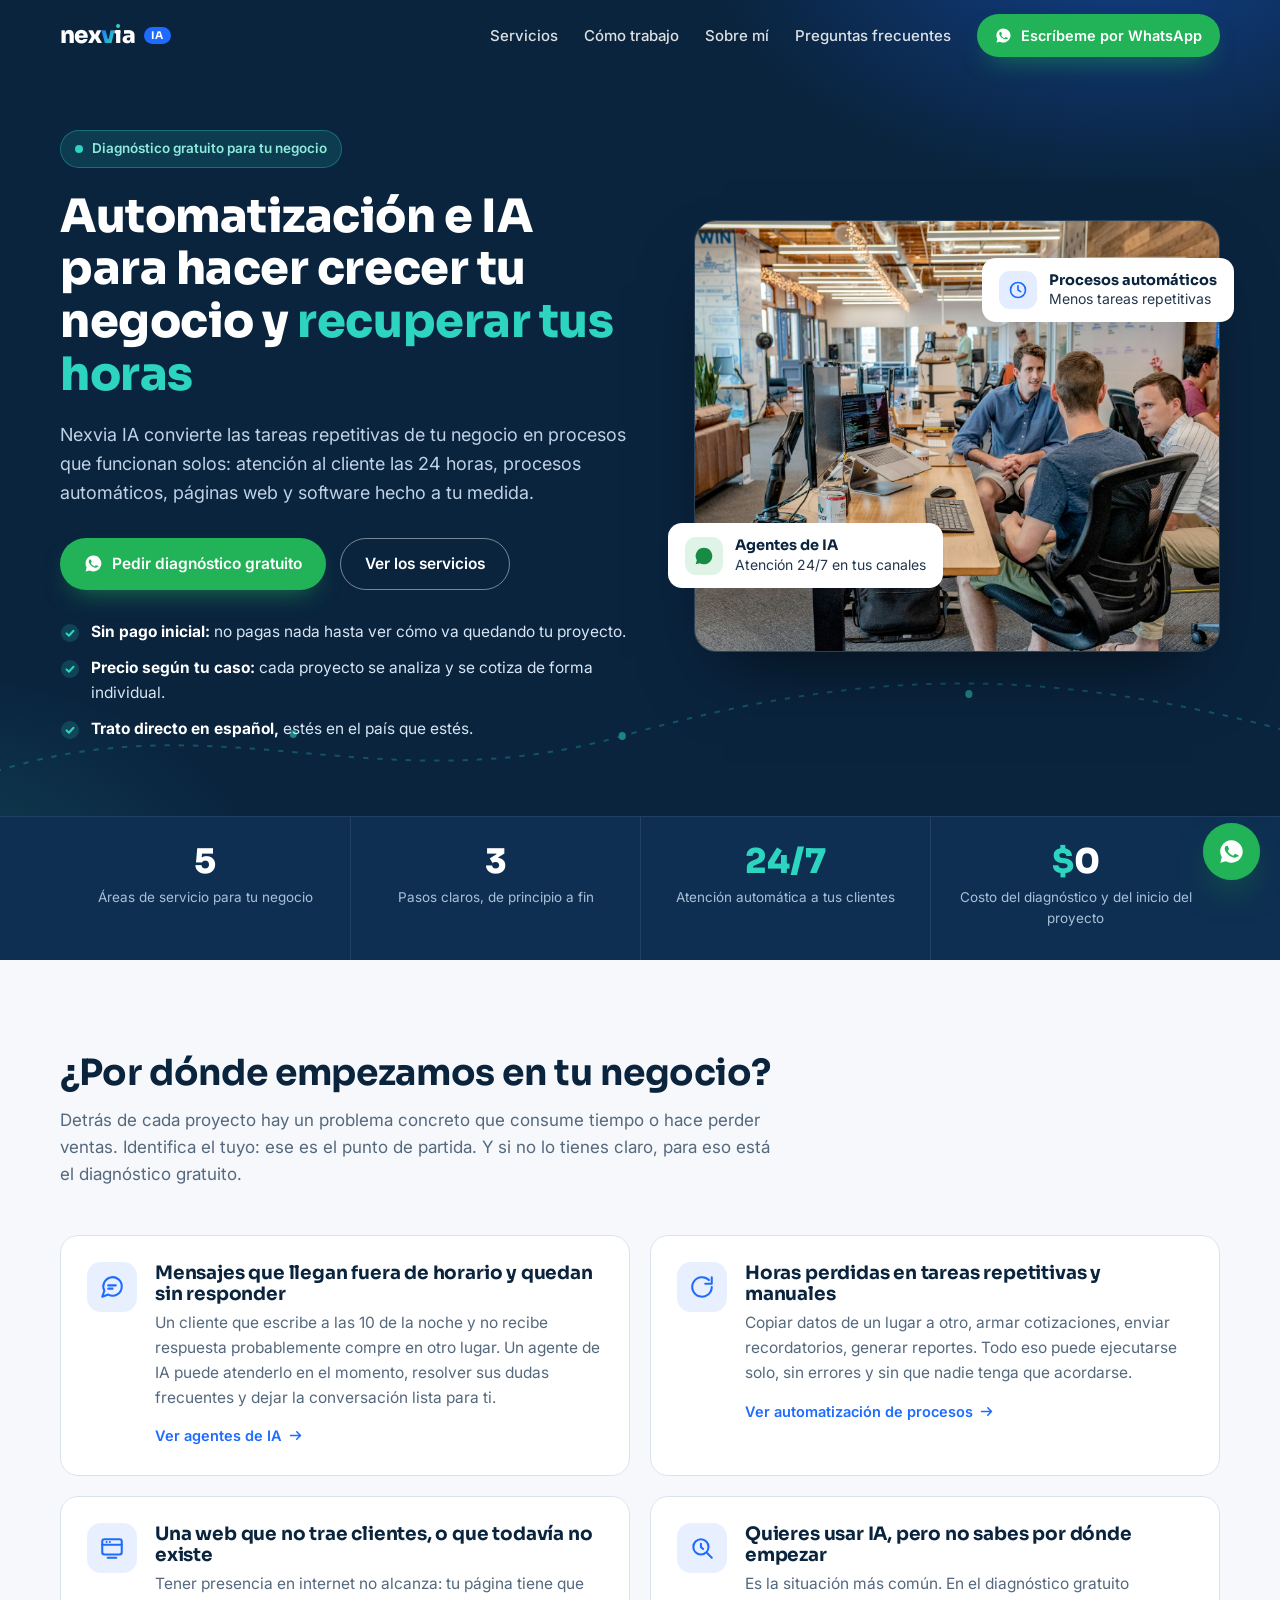
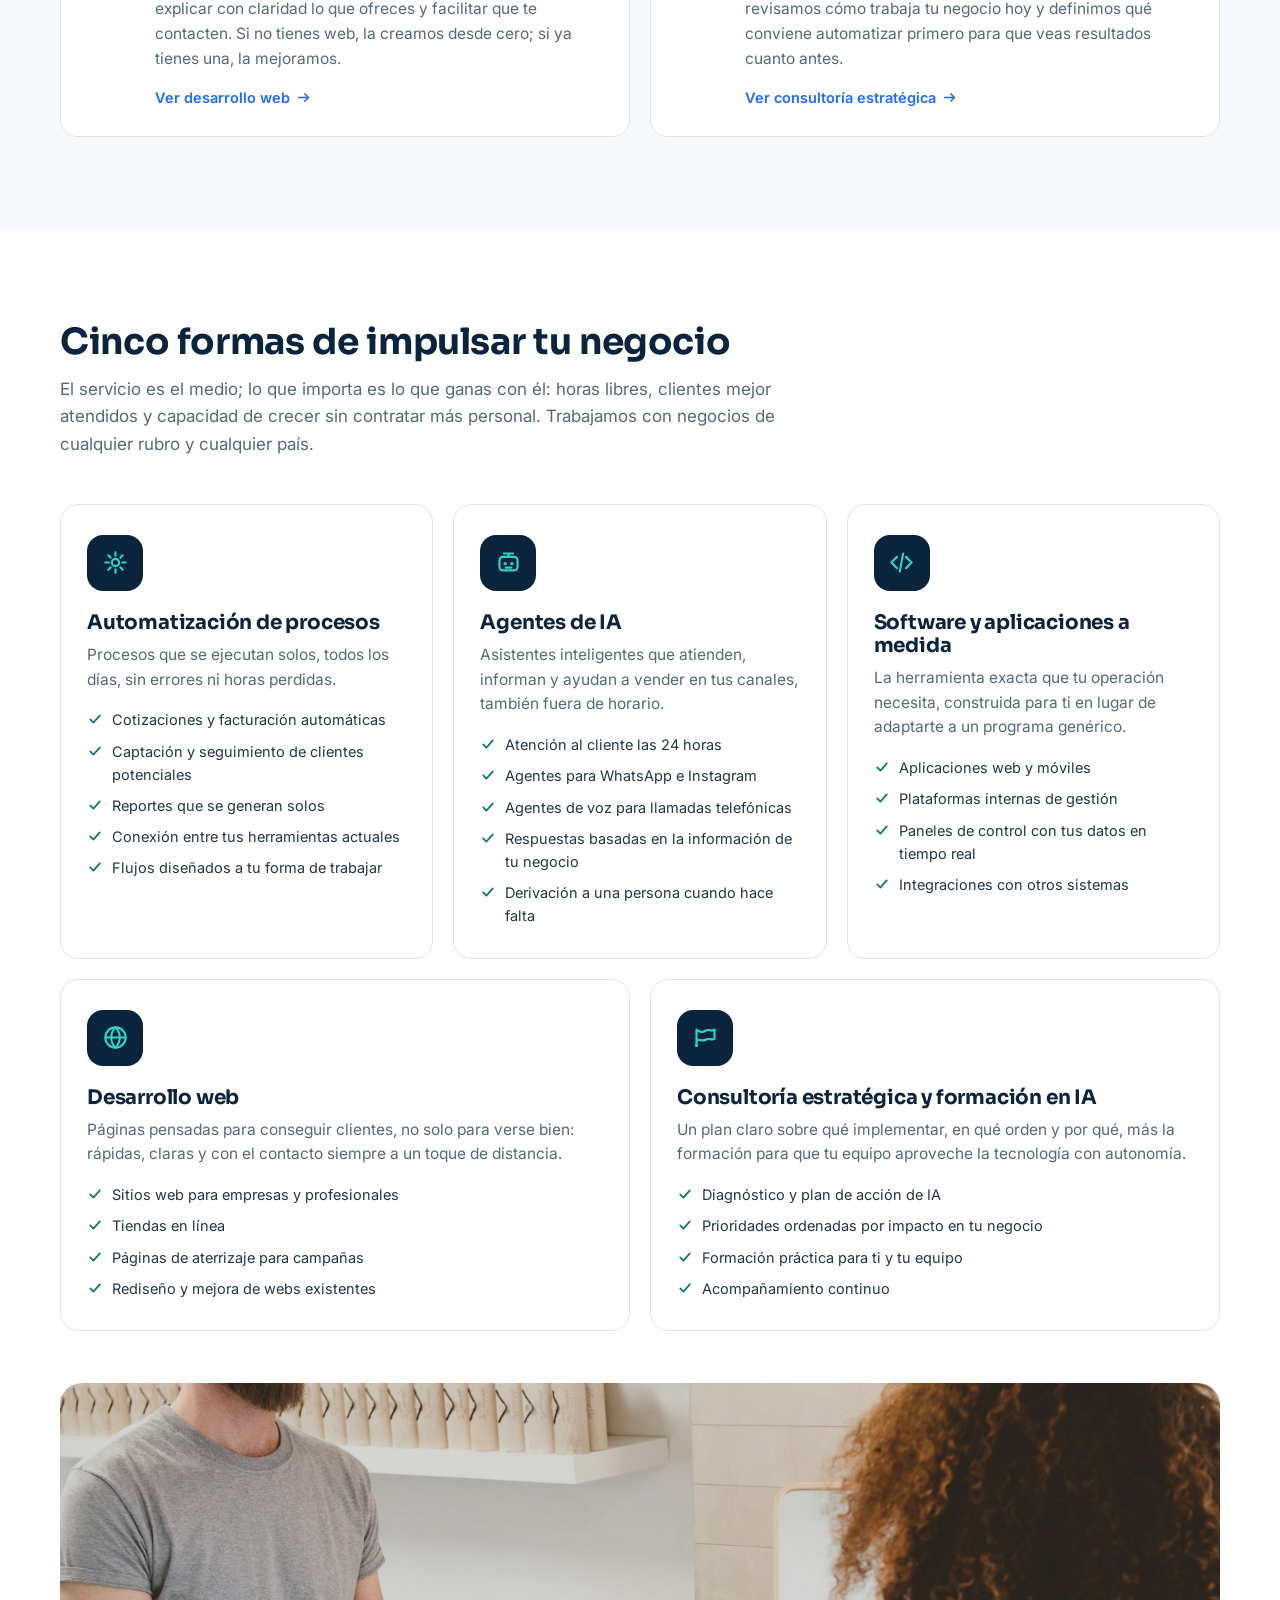
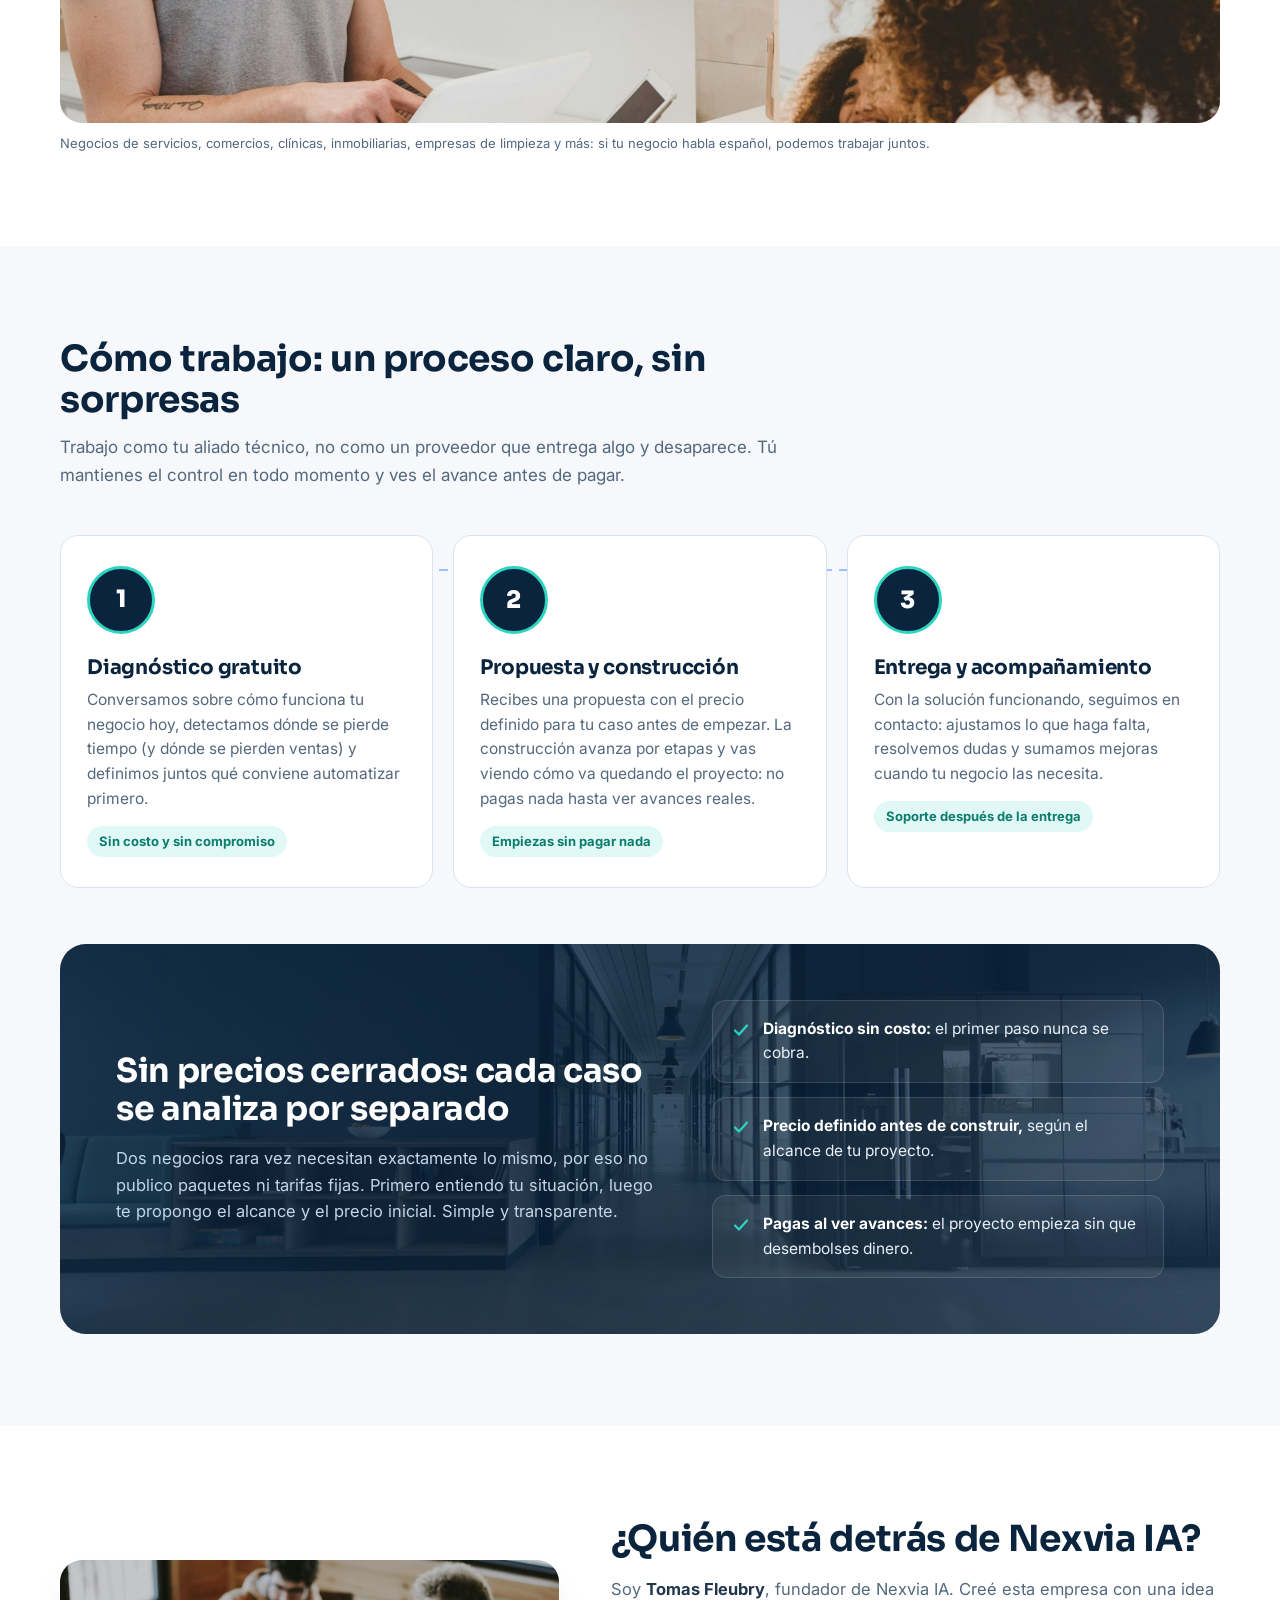
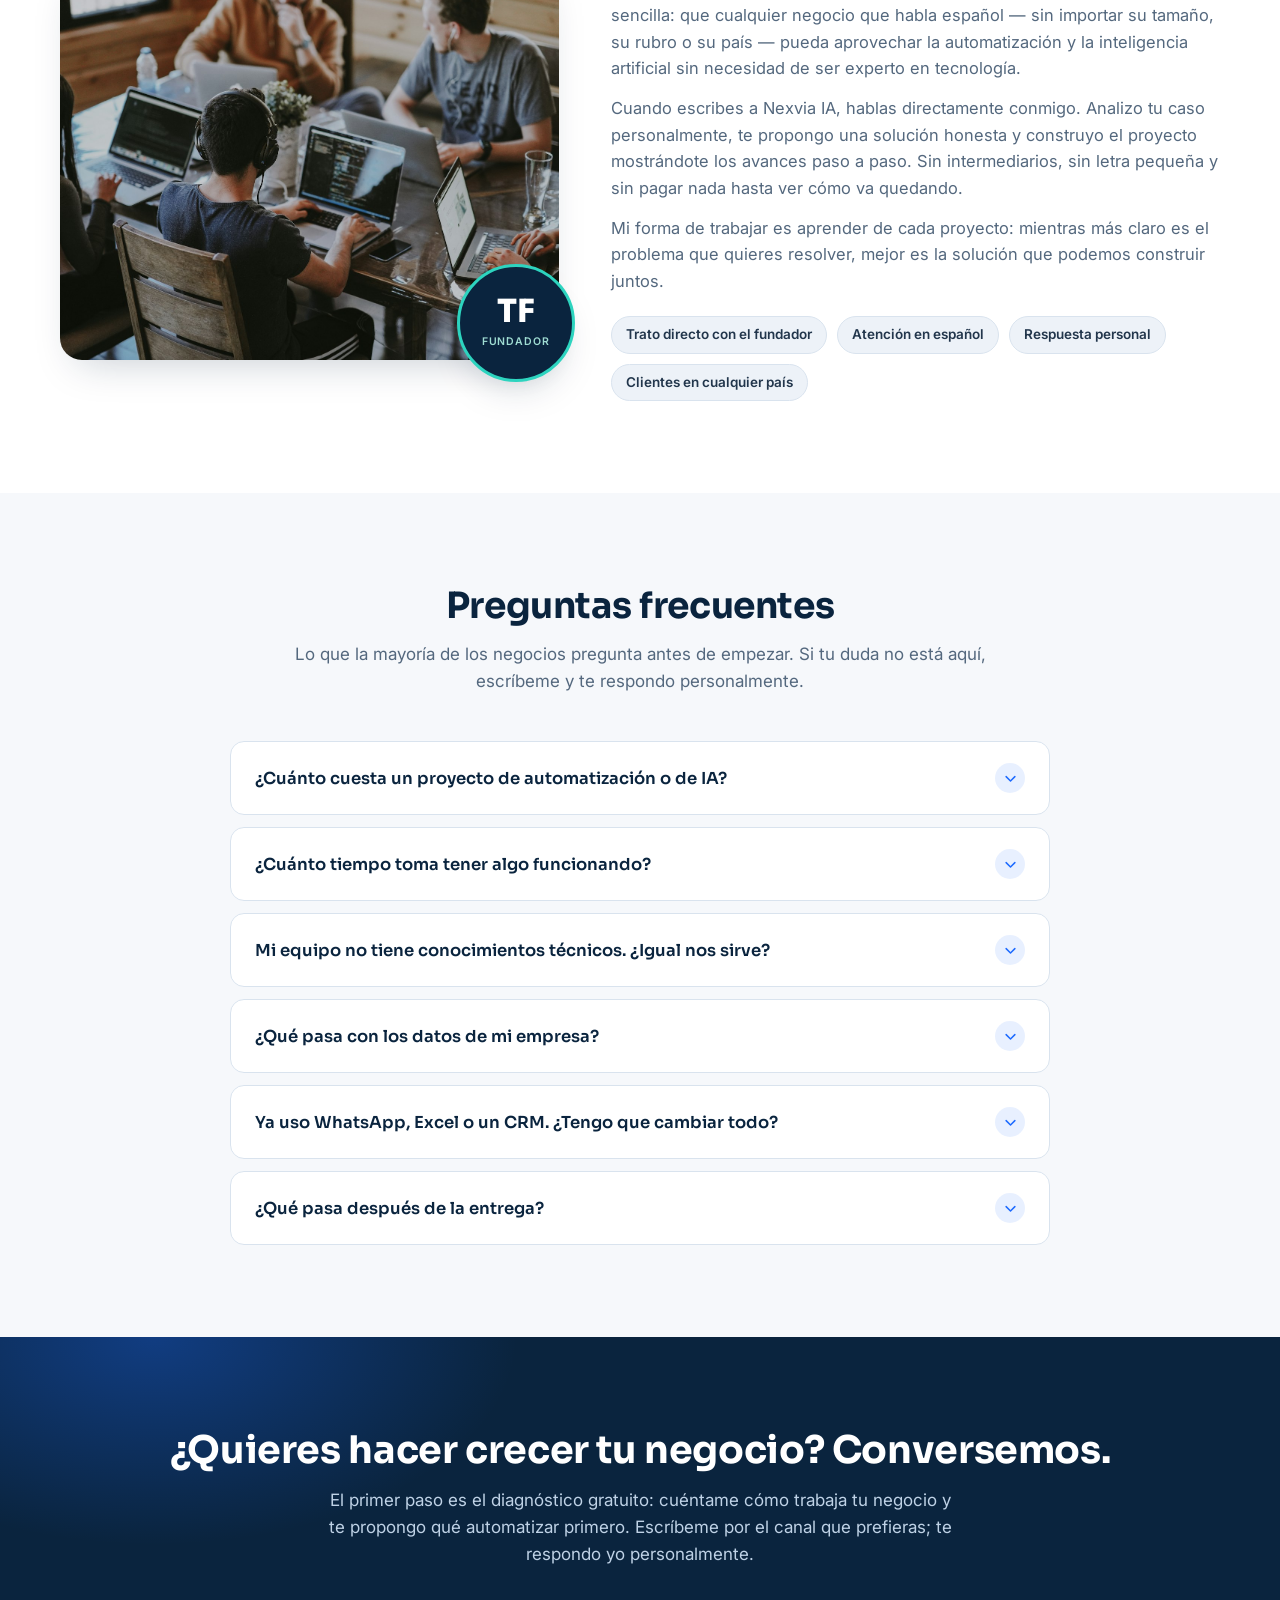
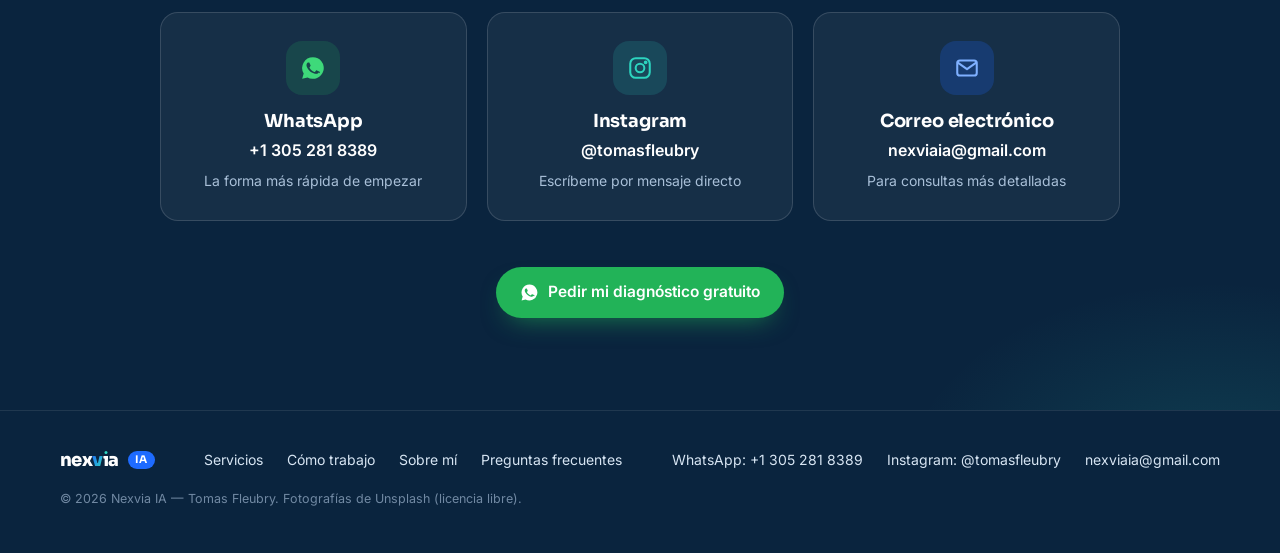
==== index.html @ d9c6a50f "Add files via upload" ====
<!doctype html>
<html lang="es">
  <head>
    <meta charset="utf-8" />
    <meta name="viewport" content="width=device-width, initial-scale=1, viewport-fit=cover" />
    <meta name="color-scheme" content="light dark" />
    <meta name="description" content="Nexvia IA — Automatización de procesos, agentes de IA, páginas web y software a medida para negocios que hablan español. Diagnóstico gratuito y sin pago inicial: pagas cuando ves cómo va quedando tu proyecto." />
    <link rel="icon" href="data:image/svg+xml,%3Csvg xmlns='http://www.w3.org/2000/svg' viewBox='0 0 64 64'%3E%3Crect width='64' height='64' rx='14' fill='%230A243E'/%3E%3Ctext x='27' y='46' font-family='Arial,Helvetica,sans-serif' font-size='40' font-weight='800' fill='%23FFFFFF' text-anchor='middle'%3En%3C/text%3E%3Ccircle cx='48' cy='43' r='5.5' fill='%232DD4BF'/%3E%3C/svg%3E" />
    <title>Nexvia IA — Automatización e inteligencia artificial para tu negocio</title>
    <link rel="preconnect" href="https://fonts.googleapis.com" />
    <link rel="preconnect" href="https://fonts.gstatic.com" crossorigin />
    <link href="https://fonts.googleapis.com/css2?family=Sora:wght@500;600;700;800&family=Inter:wght@400;500;600;700&display=swap" rel="stylesheet" />
    <style>
      :root{
        --ink:#0A243E;
        --ink-2:#0E2F52;
        --blue:#1E6BFF;
        --blue-dark:#1553CC;
        --teal:#2DD4BF;
        --teal-ink:#0B7C6E;
        --bg:#F6F8FB;
        --surface:#FFFFFF;
        --surface-2:#EDF2F8;
        --text:#22364C;
        --muted:#54687E;
        --line:#D9E3EE;
        --wa:#22B358;
        --wa-dark:#178A43;
        --radius:18px;
        --shadow:0 18px 40px -18px rgba(10,36,62,.25);
        --header-h:72px;
      }
      @media (prefers-color-scheme: dark){
        :root{
          --bg:#081A2E;
          --surface:#0C2745;
          --surface-2:#0A2138;
          --text:#DCE8F5;
          --muted:#9DB2C8;
          --line:#1D3B5C;
          --teal-ink:#2DD4BF;
          --shadow:0 18px 40px -18px rgba(0,0,0,.6);
        }
      }
      *{ box-sizing:border-box; }
      html{ scroll-behavior:smooth; }
      body{
        margin:0;
        font-family:"Inter",system-ui,-apple-system,"Segoe UI",sans-serif;
        background:var(--bg);
        color:var(--text);
        line-height:1.6;
        font-size:16.5px;
        -webkit-font-smoothing:antialiased;
      }
      h1,h2,h3{ font-family:"Sora",sans-serif; color:var(--ink); line-height:1.15; margin:0; letter-spacing:-.01em; }
      @media (prefers-color-scheme: dark){ h1,h2,h3{ color:#F2F7FD; } }
      p{ margin:0; }
      a{ color:var(--blue); }
      img{ max-width:100%; display:block; }
      section{ scroll-margin-top:calc(var(--header-h) + 12px); }
      .wrap{ width:min(1160px,100% - 40px); margin-inline:auto; }
      :focus-visible{ outline:3px solid var(--teal); outline-offset:3px; border-radius:6px; }

      /* ---------- Reveal animation ---------- */
      /* El contenido es visible por defecto: la clase .in solo dispara la
         animación de entrada, nunca es requisito para ver el contenido. */
      .reveal.in{ animation:riseIn .75s cubic-bezier(.22,.8,.32,1) both; animation-delay:var(--d,0s); }
      @keyframes riseIn{ from{ opacity:0; transform:translateY(26px); } to{ opacity:1; transform:none; } }

      /* ---------- Header ---------- */
      .site-header{
        position:fixed; inset:0 0 auto 0; z-index:60; height:var(--header-h);
        display:flex; align-items:center;
        transition:background .35s ease, box-shadow .35s ease, border-color .35s ease;
        border-bottom:1px solid transparent;
      }
      .site-header .wrap{ display:flex; align-items:center; gap:28px; }
      .site-header.scrolled{
        background:color-mix(in srgb, var(--surface) 92%, transparent);
        -webkit-backdrop-filter:blur(12px); backdrop-filter:blur(12px);
        border-bottom-color:var(--line);
        box-shadow:0 8px 30px -18px rgba(10,36,62,.35);
      }
      .brand{ display:flex; align-items:center; gap:9px; text-decoration:none; }
      .brand-name{ font-family:"Sora",sans-serif; font-weight:800; font-size:23px; color:#fff; letter-spacing:-.03em; line-height:1; transition:color .35s ease; }
      .brand-name .brand-v{
        background:linear-gradient(120deg, #1E6BFF 10%, #2DD4BF 90%);
        -webkit-background-clip:text; background-clip:text; color:transparent;
      }
      .brand-name .i-wrap{ position:relative; display:inline-block; }
      .brand-name .i-dot{
        position:absolute; left:50%; transform:translateX(-50%); top:.02em;
        width:.17em; height:.17em; border-radius:50%; background:var(--teal);
      }
      .brand-ia{
        font-family:"Sora",sans-serif; font-weight:700; font-size:10.5px; letter-spacing:.09em; line-height:1;
        background:var(--blue); color:#fff; padding:4px 7px 3px; border-radius:999px; text-transform:uppercase;
      }
      .site-header.scrolled .brand-name{ color:var(--ink); }
      @media (prefers-color-scheme: dark){ .site-header.scrolled .brand-name{ color:#F2F7FD; } }
      .main-nav{ margin-left:auto; display:flex; align-items:center; gap:26px; }
      .main-nav a.nav-link{
        color:rgba(255,255,255,.86); text-decoration:none; font-weight:500; font-size:15px;
        transition:color .25s ease; position:relative; padding:4px 0;
      }
      .main-nav a.nav-link::after{
        content:""; position:absolute; left:0; bottom:0; height:2px; width:100%;
        background:var(--teal); transform:scaleX(0); transform-origin:left; transition:transform .3s ease;
      }
      .main-nav a.nav-link:hover::after{ transform:scaleX(1); }
      .site-header.scrolled .main-nav a.nav-link{ color:var(--text); }
      .btn{
        display:inline-flex; align-items:center; gap:9px; text-decoration:none; cursor:pointer;
        font-weight:600; font-size:15.5px; border-radius:999px; padding:13px 24px; border:0;
        transition:transform .25s ease, box-shadow .25s ease, background .25s ease;
      }
      .btn:active{ transform:scale(.98); }
      .btn-wa{ background:var(--wa); color:#fff; box-shadow:0 12px 26px -12px rgba(34,179,88,.65); }
      .btn-wa:hover{ background:var(--wa-dark); transform:translateY(-2px); }
      .btn-ghost{ background:transparent; color:#fff; border:1.5px solid rgba(255,255,255,.45); }
      .btn-ghost:hover{ border-color:#fff; transform:translateY(-2px); }
      .btn-blue{ background:var(--blue); color:#fff; box-shadow:0 12px 26px -12px rgba(30,107,255,.6); }
      .btn-blue:hover{ background:var(--blue-dark); transform:translateY(-2px); }
      .btn-sm{ padding:10px 18px; font-size:14.5px; }
      .menu-toggle{
        display:none; margin-left:auto; background:transparent; border:1.5px solid rgba(255,255,255,.4);
        border-radius:10px; width:44px; height:44px; cursor:pointer; align-items:center; justify-content:center;
      }
      .site-header.scrolled .menu-toggle{ border-color:var(--line); }
      .menu-toggle svg line{ stroke:#fff; transition:stroke .3s ease; }
      .site-header.scrolled .menu-toggle svg line{ stroke:var(--ink); }
      @media (prefers-color-scheme: dark){ .site-header.scrolled .menu-toggle svg line{ stroke:#F2F7FD; } }

      /* ---------- Hero ---------- */
      .hero{
        background:var(--ink); color:#E8F0F9; position:relative; overflow:hidden;
        padding:calc(var(--header-h) + 58px) 0 74px;
      }
      .hero::before{
        content:""; position:absolute; inset:0;
        background:
          radial-gradient(640px 380px at 88% -60px, rgba(30,107,255,.38), transparent 65%),
          radial-gradient(520px 320px at -80px 108%, rgba(45,212,191,.16), transparent 65%);
        pointer-events:none;
      }
      .hero-route{ position:absolute; inset:auto 0 0 0; width:100%; height:210px; opacity:.55; pointer-events:none; }
      .hero-route path{ stroke-dasharray:6 10; animation:routeMove 30s linear infinite; }
      @keyframes routeMove{ to{ stroke-dashoffset:-640; } }
      .hero-grid{ position:relative; display:grid; grid-template-columns:1.05fr .95fr; gap:52px; align-items:center; }
      .hero-badge{
        display:inline-flex; align-items:center; gap:9px; font-size:13.5px; font-weight:600;
        background:rgba(45,212,191,.13); color:#8DEBDD; border:1px solid rgba(45,212,191,.35);
        padding:7px 14px; border-radius:999px; margin-bottom:22px;
      }
      .hero-badge .dot{ width:8px; height:8px; border-radius:50%; background:var(--teal); animation:pulseDot 2.2s ease-in-out infinite; }
      @keyframes pulseDot{ 0%,100%{ box-shadow:0 0 0 0 rgba(45,212,191,.5);} 55%{ box-shadow:0 0 0 7px rgba(45,212,191,0);} }
      .hero h1{ color:#fff; font-size:clamp(32px,4.6vw,46px); font-weight:800; margin-bottom:20px; }
      .hero h1 .hl{ color:var(--teal); }
      .hero-sub{ font-size:18px; color:#BFD2E6; max-width:34em; margin-bottom:30px; }
      .hero-ctas{ display:flex; flex-wrap:wrap; gap:14px; margin-bottom:30px; }
      .hero-points{ list-style:none; margin:0; padding:0; display:grid; gap:11px; }
      .hero-points li{ display:flex; gap:11px; align-items:flex-start; font-size:15.5px; color:#D7E5F3; }
      .hero-points svg{ flex:none; margin-top:3px; }
      .hero-points strong{ color:#fff; }
      .hero-media{ position:relative; }
      .hero-media .frame{
        border-radius:22px; overflow:hidden; box-shadow:0 34px 70px -28px rgba(0,0,0,.65);
        border:1px solid rgba(255,255,255,.14);
      }
      .hero-media img{ width:100%; height:430px; object-fit:cover; }
      .float-card{
        position:absolute; display:flex; align-items:center; gap:12px;
        background:var(--surface); color:var(--text); border-radius:14px; padding:13px 17px;
        box-shadow:var(--shadow); font-size:14px; line-height:1.35;
        animation:floaty 5.5s ease-in-out infinite;
      }
      .float-card strong{ display:block; font-family:"Sora",sans-serif; font-size:14.5px; color:var(--ink); }
      @media (prefers-color-scheme: dark){ .float-card strong{ color:#F2F7FD; } }
      .float-card .ic{ width:38px; height:38px; border-radius:11px; display:grid; place-items:center; flex:none; }
      .fc-1{ left:-26px; bottom:64px; }
      .fc-2{ right:-14px; top:38px; animation-delay:-2.6s; }
      @keyframes floaty{ 0%,100%{ transform:translateY(0);} 50%{ transform:translateY(-9px);} }

      /* ---------- Counters ---------- */
      .stats{ background:var(--ink-2); border-top:1px solid rgba(255,255,255,.08); position:relative; }
      .stats .wrap{ display:grid; grid-template-columns:repeat(4,1fr); }
      .stat{ padding:28px 18px 30px; text-align:center; }
      .stat + .stat{ border-left:1px solid rgba(255,255,255,.09); }
      .stat-num{ font-family:"Sora",sans-serif; font-weight:800; font-size:34px; color:#fff; line-height:1; }
      .stat-num .accent{ color:var(--teal); }
      .stat-label{ margin-top:8px; font-size:13.5px; color:#A9C0D8; }

      /* ---------- Sections ---------- */
      .section{ padding:92px 0; }
      .section-alt{ background:var(--surface); }
      @media (prefers-color-scheme: dark){ .section-alt{ background:var(--surface-2); } }
      .section-head{ max-width:720px; margin-bottom:46px; }
      .section-head.center{ margin-inline:auto; text-align:center; }
      .section-head h2{ font-size:clamp(26px,3.4vw,36px); font-weight:700; margin-bottom:14px; }
      .section-head p{ color:var(--muted); font-size:17px; }

      /* Pains */
      .pain-grid{ display:grid; grid-template-columns:repeat(2,1fr); gap:20px; }
      .pain-card{
        display:flex; gap:18px; background:var(--surface); border:1px solid var(--line); border-radius:var(--radius);
        padding:26px; text-decoration:none; color:var(--text);
        transition:transform .3s ease, box-shadow .3s ease, border-color .3s ease;
      }
      .section-alt .pain-card{ background:var(--bg); }
      @media (prefers-color-scheme: dark){ .section-alt .pain-card{ background:var(--surface); } }
      .pain-card:hover{ transform:translateY(-4px); box-shadow:var(--shadow); border-color:#BFD2EA; }
      .pain-ic{ width:50px; height:50px; flex:none; border-radius:14px; display:grid; place-items:center; background:rgba(30,107,255,.1); }
      .pain-card h3{ font-size:18.5px; margin-bottom:7px; }
      .pain-card p{ color:var(--muted); font-size:15.5px; margin-bottom:12px; }
      .pain-link{ font-weight:600; font-size:14.5px; color:var(--blue); display:inline-flex; align-items:center; gap:6px; }
      .pain-link svg{ transition:transform .3s ease; }
      .pain-card:hover .pain-link svg{ transform:translateX(4px); }

      /* Services */
      .svc-grid{ display:grid; grid-template-columns:repeat(6,1fr); gap:20px; }
      .svc-card{
        grid-column:span 2; background:var(--surface); border:1px solid var(--line); border-radius:var(--radius);
        padding:30px 26px; position:relative; overflow:hidden;
        transition:transform .35s ease, box-shadow .35s ease, border-color .35s ease;
      }
      .svc-card.wide{ grid-column:span 3; }
      .svc-card::before{
        content:""; position:absolute; inset:0 0 auto 0; height:3px;
        background:linear-gradient(90deg, var(--blue), var(--teal));
        transform:scaleX(0); transform-origin:left; transition:transform .45s ease;
      }
      .svc-card:hover{ transform:translateY(-6px); box-shadow:var(--shadow); border-color:#BFD2EA; }
      .svc-card:hover::before{ transform:scaleX(1); }
      .svc-ic{
        width:56px; height:56px; border-radius:16px; display:grid; place-items:center; margin-bottom:20px;
        background:var(--ink); transition:background .35s ease, transform .35s ease;
      }
      .svc-card:hover .svc-ic{ background:var(--blue); transform:rotate(-5deg) scale(1.05); }
      .svc-card h3{ font-size:20px; margin-bottom:9px; }
      .svc-card > p{ color:var(--muted); font-size:15.5px; margin-bottom:16px; }
      .svc-list{ list-style:none; margin:0; padding:0; display:grid; gap:8px; }
      .svc-list li{ display:flex; gap:9px; align-items:flex-start; font-size:14.5px; }
      .svc-list svg{ flex:none; margin-top:3px; }

      /* Process */
      .steps{ display:grid; grid-template-columns:repeat(3,1fr); gap:20px; position:relative; }
      .steps::before{
        content:""; position:absolute; top:34px; left:12%; right:12%; height:2px;
        background-image:linear-gradient(90deg, var(--blue) 55%, transparent 45%);
        background-size:16px 2px; opacity:.4;
      }
      .step{ background:var(--surface); border:1px solid var(--line); border-radius:var(--radius); padding:30px 26px; position:relative; }
      @media (prefers-color-scheme: dark){ .step{ background:var(--surface); } }
      .step-num{
        width:68px; height:68px; border-radius:50%; background:var(--ink); color:#fff; position:relative; z-index:1;
        font-family:"Sora",sans-serif; font-weight:800; font-size:24px; display:grid; place-items:center; margin-bottom:22px;
        border:3px solid var(--teal);
      }
      .step h3{ font-size:20px; margin-bottom:9px; }
      .step p{ color:var(--muted); font-size:15.5px; }
      .step .gratis{ display:inline-block; margin-top:14px; font-size:13px; font-weight:700; color:var(--teal-ink); background:rgba(45,212,191,.14); padding:5px 12px; border-radius:999px; }

      /* Pricing model band */
      .band{ position:relative; overflow:hidden; border-radius:26px; background:var(--ink); color:#E8F0F9; }
      .band img.bg{ position:absolute; inset:0; width:100%; height:100%; object-fit:cover; opacity:.22; }
      .band-inner{ position:relative; padding:56px; display:grid; grid-template-columns:1.1fr .9fr; gap:44px; align-items:center; }
      .band h2{ color:#fff; font-size:clamp(25px,3vw,33px); margin-bottom:16px; }
      .band p{ color:#C3D5E8; font-size:16.5px; }
      .band-list{ list-style:none; margin:0; padding:0; display:grid; gap:14px; }
      .band-list li{ display:flex; gap:12px; align-items:flex-start; background:rgba(255,255,255,.06); border:1px solid rgba(255,255,255,.13); border-radius:14px; padding:16px 18px; font-size:15.5px; }
      .band-list svg{ flex:none; margin-top:3px; }
      .band-list strong{ color:#fff; }

      /* Founder */
      .founder-grid{ display:grid; grid-template-columns:.9fr 1.1fr; gap:52px; align-items:center; }
      .founder-media{ position:relative; }
      .founder-media .frame{ border-radius:22px; overflow:hidden; box-shadow:var(--shadow); }
      .founder-media img{ width:100%; height:400px; object-fit:cover; }
      .monogram{
        position:absolute; right:-16px; bottom:-22px; width:118px; height:118px; border-radius:50%;
        background:var(--ink); border:3px solid var(--teal); color:#fff; display:grid; place-items:center; text-align:center;
        box-shadow:var(--shadow);
      }
      .monogram .tf{ font-family:"Sora",sans-serif; font-weight:800; font-size:32px; line-height:1; }
      .monogram .role{ font-size:10.5px; letter-spacing:.08em; color:#9FDCD2; margin-top:4px; font-weight:600; }
      .founder-copy h2{ font-size:clamp(26px,3.4vw,36px); margin-bottom:16px; }
      .founder-copy p{ color:var(--muted); font-size:16.5px; margin-bottom:14px; }
      .founder-copy p strong{ color:var(--text); }
      .founder-tags{ display:flex; flex-wrap:wrap; gap:10px; margin-top:22px; }
      .founder-tags span{ font-size:13.5px; font-weight:600; background:var(--surface-2); border:1px solid var(--line); padding:7px 14px; border-radius:999px; }

      /* FAQ */
      .faq-list{ max-width:820px; margin-inline:auto; display:grid; gap:12px; }
      .faq-item{ background:var(--surface); border:1px solid var(--line); border-radius:14px; overflow:hidden; transition:border-color .3s ease, box-shadow .3s ease; }
      .faq-item.open{ border-color:#BFD2EA; box-shadow:var(--shadow); }
      .faq-q{
        width:100%; background:none; border:0; cursor:pointer; text-align:left;
        display:flex; align-items:center; justify-content:space-between; gap:16px;
        padding:21px 24px; font-family:"Sora",sans-serif; font-weight:600; font-size:16.5px; color:var(--ink);
      }
      @media (prefers-color-scheme: dark){ .faq-q{ color:#F2F7FD; } }
      .faq-q .chev{ flex:none; width:30px; height:30px; border-radius:50%; background:rgba(30,107,255,.1); display:grid; place-items:center; transition:transform .4s ease, background .3s ease; }
      .faq-item.open .chev{ transform:rotate(180deg); background:var(--blue); }
      .faq-item.open .chev svg path{ stroke:#fff; }
      .faq-a{ max-height:0; overflow:hidden; transition:max-height .45s cubic-bezier(.22,.8,.32,1); }
      .faq-a p{ padding:0 24px 22px; color:var(--muted); font-size:15.5px; max-width:62em; }

      /* Closing / contact */
      .closing{ background:var(--ink); color:#E8F0F9; position:relative; overflow:hidden; }
      .closing::before{
        content:""; position:absolute; inset:0;
        background:radial-gradient(560px 320px at 12% 0%, rgba(30,107,255,.35), transparent 65%),
                   radial-gradient(480px 300px at 95% 110%, rgba(45,212,191,.15), transparent 65%);
        pointer-events:none;
      }
      .closing .wrap{ position:relative; }
      .closing h2{ color:#fff; font-size:clamp(27px,3.6vw,38px); text-align:center; margin-bottom:14px; }
      .closing .lead{ text-align:center; color:#BFD2E6; max-width:640px; margin:0 auto 44px; font-size:17px; }
      .contact-grid{ display:grid; grid-template-columns:repeat(3,1fr); gap:20px; max-width:960px; margin:0 auto; }
      .contact-card{
        background:rgba(255,255,255,.05); border:1px solid rgba(255,255,255,.14); border-radius:var(--radius);
        padding:28px 24px; text-align:center; text-decoration:none; color:#E8F0F9;
        transition:transform .3s ease, background .3s ease, border-color .3s ease;
        display:flex; flex-direction:column; align-items:center; gap:6px;
      }
      .contact-card:hover{ transform:translateY(-5px); background:rgba(255,255,255,.09); border-color:rgba(45,212,191,.5); }
      .contact-card .ic{ width:54px; height:54px; border-radius:16px; display:grid; place-items:center; margin-bottom:10px; }
      .contact-card h3{ color:#fff; font-size:18px; }
      .contact-card .value{ font-weight:600; color:#fff; font-size:16px; word-break:break-all; }
      .contact-card .hint{ font-size:14px; color:#A9C0D8; }

      /* Footer */
      footer{ background:var(--ink); color:#A9C0D8; border-top:1px solid rgba(255,255,255,.09); padding:38px 0 44px; font-size:14px; }
      footer .wrap{ display:flex; flex-wrap:wrap; gap:18px 34px; align-items:center; justify-content:space-between; }
      footer .brand-name{ font-size:18px; }
      footer a{ color:#D7E5F3; text-decoration:none; }
      footer a:hover{ color:var(--teal); }
      .foot-links{ display:flex; flex-wrap:wrap; gap:8px 24px; }
      .credits{ width:100%; color:#7189A3; font-size:12.5px; }

      /* Floating WhatsApp */
      .wa-float{
        position:fixed; right:20px; bottom:20px; z-index:70; display:flex; align-items:center; gap:0;
        background:var(--wa); color:#fff; text-decoration:none; border-radius:999px; padding:15px;
        box-shadow:0 16px 34px -10px rgba(23,138,67,.55);
        transition:transform .3s ease, background .3s ease;
      }
      .wa-float:hover{ background:var(--wa-dark); transform:translateY(-3px); }
      .wa-float::before{
        content:""; position:absolute; inset:0; border-radius:999px; border:2px solid rgba(34,179,88,.55);
        animation:waRing 2.6s ease-out infinite; pointer-events:none;
      }
      @keyframes waRing{ 0%{ transform:scale(1); opacity:.8; } 70%,100%{ transform:scale(1.28); opacity:0; } }
      .wa-float .wa-label{ max-width:0; overflow:hidden; white-space:nowrap; font-weight:600; font-size:14.5px; transition:max-width .4s ease, margin .4s ease; }
      .wa-float:hover .wa-label, .wa-float:focus-visible .wa-label{ max-width:190px; margin-left:10px; }

      /* ---------- Responsive ---------- */
      @media (max-width: 1020px){
        .hero-grid{ grid-template-columns:1fr; gap:44px; }
        .hero-media img{ height:340px; }
        .fc-1{ left:10px; } .fc-2{ right:10px; }
        .svc-grid{ grid-template-columns:repeat(2,1fr); }
        .svc-card, .svc-card.wide{ grid-column:auto; }
        .founder-grid{ grid-template-columns:1fr; gap:40px; }
        .band-inner{ grid-template-columns:1fr; padding:44px 34px; }
      }
      @media (max-width: 860px){
        .main-nav{
          position:absolute; top:var(--header-h); left:0; right:0; flex-direction:column; align-items:stretch;
          background:var(--surface); padding:14px 20px 20px; gap:2px; border-bottom:1px solid var(--line);
          box-shadow:0 24px 40px -24px rgba(10,36,62,.4);
          clip-path:inset(0 0 100% 0); pointer-events:none; transform:translateY(-8px);
          transition:clip-path .35s ease, transform .35s ease;
        }
        .main-nav.open{ clip-path:inset(0 0 0% 0); pointer-events:auto; transform:none; }
        .main-nav a.nav-link{ color:var(--text); padding:12px 6px; border-bottom:1px solid var(--line); }
        .main-nav a.nav-link::after{ display:none; }
        .main-nav .btn{ margin-top:12px; justify-content:center; }
        .menu-toggle{ display:flex; }
        .brand{ margin-right:auto; }
        .stats .wrap{ grid-template-columns:repeat(2,1fr); }
        .stat:nth-child(3){ border-left:0; }
        .stat{ border-top:1px solid rgba(255,255,255,.09); }
        .stat:nth-child(-n+2){ border-top:0; }
        .pain-grid{ grid-template-columns:1fr; }
        .steps{ grid-template-columns:1fr; }
        .steps::before{ display:none; }
        .contact-grid{ grid-template-columns:1fr; }
        .section{ padding:68px 0; }
      }
      @media (max-width: 560px){
        .svc-grid{ grid-template-columns:1fr; }
        .hero{ padding-top:calc(var(--header-h) + 36px); }
        .hero-media img{ height:260px; }
        .float-card{ padding:10px 13px; font-size:12.5px; }
        .fc-1{ bottom:16px; } .fc-2{ top:14px; }
        .hero-ctas{ flex-direction:column; }
        .hero-ctas .btn{ width:100%; justify-content:center; text-align:center; }
        .monogram{ width:96px; height:96px; right:8px; }
        .monogram .tf{ font-size:26px; }
        .band-inner{ padding:36px 22px; }
      }

      /* ---------- Reduced motion ---------- */
      @media (prefers-reduced-motion: reduce){
        html{ scroll-behavior:auto; }
        *, *::before, *::after{ animation-duration:.01ms !important; animation-iteration-count:1 !important; transition-duration:.01ms !important; }
        .reveal{ opacity:1; transform:none; }
        .wa-float::before{ display:none; }
      }
    </style>
  </head>
  <body>

    <!-- ================= Header ================= -->
    <header class="site-header" id="siteHeader">
      <div class="wrap">
        <a class="brand" href="#inicio" aria-label="Nexvia IA — inicio">
          <span class="brand-name">nex<span class="brand-v">v</span><span class="i-wrap">ı<span class="i-dot"></span></span>a</span>
          <span class="brand-ia">IA</span>
        </a>
        <button class="menu-toggle" id="menuToggle" aria-label="Abrir menú" aria-expanded="false" aria-controls="mainNav">
          <svg width="22" height="16" viewBox="0 0 22 16" fill="none" aria-hidden="true">
            <line x1="1" y1="1.5" x2="21" y2="1.5" stroke-width="2.2" stroke-linecap="round"/>
            <line x1="1" y1="8" x2="21" y2="8" stroke-width="2.2" stroke-linecap="round"/>
            <line x1="1" y1="14.5" x2="21" y2="14.5" stroke-width="2.2" stroke-linecap="round"/>
          </svg>
        </button>
        <nav class="main-nav" id="mainNav" aria-label="Navegación principal">
          <a class="nav-link" href="#servicios">Servicios</a>
          <a class="nav-link" href="#como-trabajo">Cómo trabajo</a>
          <a class="nav-link" href="#sobre-mi">Sobre mí</a>
          <a class="nav-link" href="#preguntas">Preguntas frecuentes</a>
          <a class="btn btn-wa btn-sm" href="https://wa.me/13052818389?text=Hola%2C%20quiero%20pedir%20un%20diagn%C3%B3stico%20gratuito%20para%20mi%20negocio." target="_blank" rel="noopener">
            <svg width="17" height="17" viewBox="0 0 24 24" fill="#fff" aria-hidden="true"><path d="M12 2a10 10 0 0 0-8.6 15.1L2 22l5-1.3A10 10 0 1 0 12 2Zm5.2 14.2c-.2.6-1.3 1.2-1.8 1.2-.5.1-1 .2-3.4-.7-2.9-1.2-4.7-4.1-4.9-4.3-.1-.2-1.1-1.5-1.1-2.9s.7-2 1-2.3c.2-.3.5-.3.7-.3h.5c.2 0 .4 0 .6.5l.9 2.1c.1.2.1.4 0 .6l-.4.6-.4.5c-.1.1-.3.3-.1.6.2.3.8 1.4 1.8 2.2 1.2 1.1 2.3 1.5 2.6 1.6.3.1.5.1.7-.1l1-1.2c.2-.3.4-.2.7-.1l2.1 1c.3.2.5.3.6.4 0 .1 0 .7-.2 1.2Z"/></svg>
            Escríbeme por WhatsApp
          </a>
        </nav>
      </div>
    </header>

    <!-- ================= Hero ================= -->
    <section class="hero" id="inicio">
      <svg class="hero-route" viewBox="0 0 1440 210" preserveAspectRatio="none" aria-hidden="true">
        <path d="M-20 170 C 240 90, 420 200, 700 130 S 1180 60, 1470 130" stroke="#2DD4BF" stroke-width="2" fill="none" opacity=".5"/>
        <circle cx="330" cy="128" r="4" fill="#2DD4BF"/>
        <circle cx="700" cy="130" r="4" fill="#2DD4BF"/>
        <circle cx="1090" cy="88" r="4" fill="#2DD4BF"/>
      </svg>
      <div class="wrap">
        <div class="hero-grid">
          <div class="reveal in">
            <span class="hero-badge"><span class="dot"></span> Diagnóstico gratuito para tu negocio</span>
            <h1>Automatización e IA para hacer crecer tu negocio y <span class="hl">recuperar tus horas</span></h1>
            <p class="hero-sub">Nexvia IA convierte las tareas repetitivas de tu negocio en procesos que funcionan solos: atención al cliente las 24 horas, procesos automáticos, páginas web y software hecho a tu medida.</p>
            <div class="hero-ctas">
              <a class="btn btn-wa" href="https://wa.me/13052818389?text=Hola%2C%20quiero%20pedir%20un%20diagn%C3%B3stico%20gratuito%20para%20mi%20negocio." target="_blank" rel="noopener">
                <svg width="19" height="19" viewBox="0 0 24 24" fill="#fff" aria-hidden="true"><path d="M12 2a10 10 0 0 0-8.6 15.1L2 22l5-1.3A10 10 0 1 0 12 2Zm5.2 14.2c-.2.6-1.3 1.2-1.8 1.2-.5.1-1 .2-3.4-.7-2.9-1.2-4.7-4.1-4.9-4.3-.1-.2-1.1-1.5-1.1-2.9s.7-2 1-2.3c.2-.3.5-.3.7-.3h.5c.2 0 .4 0 .6.5l.9 2.1c.1.2.1.4 0 .6l-.4.6-.4.5c-.1.1-.3.3-.1.6.2.3.8 1.4 1.8 2.2 1.2 1.1 2.3 1.5 2.6 1.6.3.1.5.1.7-.1l1-1.2c.2-.3.4-.2.7-.1l2.1 1c.3.2.5.3.6.4 0 .1 0 .7-.2 1.2Z"/></svg>
                Pedir diagnóstico gratuito
              </a>
              <a class="btn btn-ghost" href="#servicios">Ver los servicios</a>
            </div>
            <ul class="hero-points">
              <li>
                <svg width="20" height="20" viewBox="0 0 20 20" fill="none" aria-hidden="true"><circle cx="10" cy="10" r="9" fill="rgba(45,212,191,.18)"/><path d="m6.5 10.4 2.4 2.4 4.6-5" stroke="#2DD4BF" stroke-width="2" stroke-linecap="round" stroke-linejoin="round"/></svg>
                <span><strong>Sin pago inicial:</strong> no pagas nada hasta ver cómo va quedando tu proyecto.</span>
              </li>
              <li>
                <svg width="20" height="20" viewBox="0 0 20 20" fill="none" aria-hidden="true"><circle cx="10" cy="10" r="9" fill="rgba(45,212,191,.18)"/><path d="m6.5 10.4 2.4 2.4 4.6-5" stroke="#2DD4BF" stroke-width="2" stroke-linecap="round" stroke-linejoin="round"/></svg>
                <span><strong>Precio según tu caso:</strong> cada proyecto se analiza y se cotiza de forma individual.</span>
              </li>
              <li>
                <svg width="20" height="20" viewBox="0 0 20 20" fill="none" aria-hidden="true"><circle cx="10" cy="10" r="9" fill="rgba(45,212,191,.18)"/><path d="m6.5 10.4 2.4 2.4 4.6-5" stroke="#2DD4BF" stroke-width="2" stroke-linecap="round" stroke-linejoin="round"/></svg>
                <span><strong>Trato directo en español,</strong> estés en el país que estés.</span>
              </li>
            </ul>
          </div>
          <div class="hero-media reveal in" style="--d:.15s">
            <div class="frame">
              <img src="[data-uri]" alt="Equipo de un negocio trabajando y colaborando en una oficina" width="1600" height="1200" />
            </div>
            <div class="float-card fc-1">
              <span class="ic" style="background:rgba(34,179,88,.14)">
                <svg width="20" height="20" viewBox="0 0 24 24" fill="#178A43" aria-hidden="true"><path d="M12 2a10 10 0 0 0-8.6 15.1L2 22l5-1.3A10 10 0 1 0 12 2Z"/></svg>
              </span>
              <span><strong>Agentes de IA</strong>Atención 24/7 en tus canales</span>
            </div>
            <div class="float-card fc-2">
              <span class="ic" style="background:rgba(30,107,255,.12)">
                <svg width="20" height="20" viewBox="0 0 24 24" fill="none" stroke="#1E6BFF" stroke-width="2" stroke-linecap="round" aria-hidden="true"><circle cx="12" cy="12" r="9"/><path d="M12 7v5l3.2 2"/></svg>
              </span>
              <span><strong>Procesos automáticos</strong>Menos tareas repetitivas</span>
            </div>
          </div>
        </div>
      </div>
    </section>

    <!-- ================= Stats ================= -->
    <div class="stats" aria-label="Datos clave de Nexvia IA">
      <div class="wrap">
        <div class="stat"><div class="stat-num"><span data-count="5">5</span></div><div class="stat-label">Áreas de servicio para tu negocio</div></div>
        <div class="stat"><div class="stat-num"><span data-count="3">3</span></div><div class="stat-label">Pasos claros, de principio a fin</div></div>
        <div class="stat"><div class="stat-num"><span class="accent">24/7</span></div><div class="stat-label">Atención automática a tus clientes</div></div>
        <div class="stat"><div class="stat-num"><span class="accent">$</span><span data-count="0">0</span></div><div class="stat-label">Costo del diagnóstico y del inicio del proyecto</div></div>
      </div>
    </div>

    <!-- ================= Dolores ================= -->
    <section class="section" id="empezar">
      <div class="wrap">
        <div class="section-head reveal">
          <h2>¿Por dónde empezamos en tu negocio?</h2>
          <p>Detrás de cada proyecto hay un problema concreto que consume tiempo o hace perder ventas. Identifica el tuyo: ese es el punto de partida. Y si no lo tienes claro, para eso está el diagnóstico gratuito.</p>
        </div>
        <div class="pain-grid">
          <a class="pain-card reveal" href="#servicios" data-goto="svc-agentes">
            <span class="pain-ic">
              <svg width="26" height="26" viewBox="0 0 24 24" fill="none" stroke="#1E6BFF" stroke-width="1.9" stroke-linecap="round" stroke-linejoin="round" aria-hidden="true"><path d="M21 11.5a8.5 8.5 0 0 1-12.4 7.5L3 21l2-5.6A8.5 8.5 0 1 1 21 11.5Z"/><path d="M8.5 10.5h7M8.5 13.5h4" /></svg>
            </span>
            <span>
              <h3>Mensajes que llegan fuera de horario y quedan sin responder</h3>
              <p>Un cliente que escribe a las 10 de la noche y no recibe respuesta probablemente compre en otro lugar. Un agente de IA puede atenderlo en el momento, resolver sus dudas frecuentes y dejar la conversación lista para ti.</p>
              <span class="pain-link">Ver agentes de IA <svg width="15" height="15" viewBox="0 0 24 24" fill="none" stroke="currentColor" stroke-width="2.4" stroke-linecap="round" stroke-linejoin="round" aria-hidden="true"><path d="M4 12h16m-6-6 6 6-6 6"/></svg></span>
            </span>
          </a>
          <a class="pain-card reveal" style="--d:.08s" href="#servicios" data-goto="svc-automatizacion">
            <span class="pain-ic">
              <svg width="26" height="26" viewBox="0 0 24 24" fill="none" stroke="#1E6BFF" stroke-width="1.9" stroke-linecap="round" stroke-linejoin="round" aria-hidden="true"><path d="M21 12a9 9 0 1 1-2.6-6.4"/><path d="M21 3v6h-6"/></svg>
            </span>
            <span>
              <h3>Horas perdidas en tareas repetitivas y manuales</h3>
              <p>Copiar datos de un lugar a otro, armar cotizaciones, enviar recordatorios, generar reportes. Todo eso puede ejecutarse solo, sin errores y sin que nadie tenga que acordarse.</p>
              <span class="pain-link">Ver automatización de procesos <svg width="15" height="15" viewBox="0 0 24 24" fill="none" stroke="currentColor" stroke-width="2.4" stroke-linecap="round" stroke-linejoin="round" aria-hidden="true"><path d="M4 12h16m-6-6 6 6-6 6"/></svg></span>
            </span>
          </a>
          <a class="pain-card reveal" href="#servicios" data-goto="svc-web">
            <span class="pain-ic">
              <svg width="26" height="26" viewBox="0 0 24 24" fill="none" stroke="#1E6BFF" stroke-width="1.9" stroke-linecap="round" stroke-linejoin="round" aria-hidden="true"><rect x="3" y="4" width="18" height="14" rx="2"/><path d="M3 9h18M7 6.5h.01M10 6.5h.01M8 21h8"/></svg>
            </span>
            <span>
              <h3>Una web que no trae clientes, o que todavía no existe</h3>
              <p>Tener presencia en internet no alcanza: tu página tiene que explicar con claridad lo que ofreces y facilitar que te contacten. Si no tienes web, la creamos desde cero; si ya tienes una, la mejoramos.</p>
              <span class="pain-link">Ver desarrollo web <svg width="15" height="15" viewBox="0 0 24 24" fill="none" stroke="currentColor" stroke-width="2.4" stroke-linecap="round" stroke-linejoin="round" aria-hidden="true"><path d="M4 12h16m-6-6 6 6-6 6"/></svg></span>
            </span>
          </a>
          <a class="pain-card reveal" style="--d:.08s" href="#servicios" data-goto="svc-consultoria">
            <span class="pain-ic">
              <svg width="26" height="26" viewBox="0 0 24 24" fill="none" stroke="#1E6BFF" stroke-width="1.9" stroke-linecap="round" stroke-linejoin="round" aria-hidden="true"><circle cx="11" cy="11" r="7"/><path d="m21 21-4.3-4.3M11 8v3l2 2"/></svg>
            </span>
            <span>
              <h3>Quieres usar IA, pero no sabes por dónde empezar</h3>
              <p>Es la situación más común. En el diagnóstico gratuito revisamos cómo trabaja tu negocio hoy y definimos qué conviene automatizar primero para que veas resultados cuanto antes.</p>
              <span class="pain-link">Ver consultoría estratégica <svg width="15" height="15" viewBox="0 0 24 24" fill="none" stroke="currentColor" stroke-width="2.4" stroke-linecap="round" stroke-linejoin="round" aria-hidden="true"><path d="M4 12h16m-6-6 6 6-6 6"/></svg></span>
            </span>
          </a>
        </div>
      </div>
    </section>

    <!-- ================= Servicios ================= -->
    <section class="section section-alt" id="servicios">
      <div class="wrap">
        <div class="section-head reveal">
          <h2>Cinco formas de impulsar tu negocio</h2>
          <p>El servicio es el medio; lo que importa es lo que ganas con él: horas libres, clientes mejor atendidos y capacidad de crecer sin contratar más personal. Trabajamos con negocios de cualquier rubro y cualquier país.</p>
        </div>
        <div class="svc-grid">
          <article class="svc-card reveal" id="svc-automatizacion">
            <span class="svc-ic">
              <svg width="27" height="27" viewBox="0 0 24 24" fill="none" stroke="#2DD4BF" stroke-width="1.9" stroke-linecap="round" stroke-linejoin="round" aria-hidden="true"><path d="M12 3v3M12 18v3M3 12h3M18 12h3M5.6 5.6l2.1 2.1M16.3 16.3l2.1 2.1M18.4 5.6l-2.1 2.1M7.7 16.3l-2.1 2.1"/><circle cx="12" cy="12" r="3.2"/></svg>
            </span>
            <h3>Automatización de procesos</h3>
            <p>Procesos que se ejecutan solos, todos los días, sin errores ni horas perdidas.</p>
            <ul class="svc-list">
              <li><svg width="16" height="16" viewBox="0 0 20 20" fill="none" aria-hidden="true"><path d="m4 10.5 4 4 8-9" stroke="#0B7C6E" stroke-width="2.2" stroke-linecap="round" stroke-linejoin="round"/></svg>Cotizaciones y facturación automáticas</li>
              <li><svg width="16" height="16" viewBox="0 0 20 20" fill="none" aria-hidden="true"><path d="m4 10.5 4 4 8-9" stroke="#0B7C6E" stroke-width="2.2" stroke-linecap="round" stroke-linejoin="round"/></svg>Captación y seguimiento de clientes potenciales</li>
              <li><svg width="16" height="16" viewBox="0 0 20 20" fill="none" aria-hidden="true"><path d="m4 10.5 4 4 8-9" stroke="#0B7C6E" stroke-width="2.2" stroke-linecap="round" stroke-linejoin="round"/></svg>Reportes que se generan solos</li>
              <li><svg width="16" height="16" viewBox="0 0 20 20" fill="none" aria-hidden="true"><path d="m4 10.5 4 4 8-9" stroke="#0B7C6E" stroke-width="2.2" stroke-linecap="round" stroke-linejoin="round"/></svg>Conexión entre tus herramientas actuales</li>
              <li><svg width="16" height="16" viewBox="0 0 20 20" fill="none" aria-hidden="true"><path d="m4 10.5 4 4 8-9" stroke="#0B7C6E" stroke-width="2.2" stroke-linecap="round" stroke-linejoin="round"/></svg>Flujos diseñados a tu forma de trabajar</li>
            </ul>
          </article>

          <article class="svc-card reveal" id="svc-agentes" style="--d:.08s">
            <span class="svc-ic">
              <svg width="27" height="27" viewBox="0 0 24 24" fill="none" stroke="#2DD4BF" stroke-width="1.9" stroke-linecap="round" stroke-linejoin="round" aria-hidden="true"><rect x="4" y="7" width="16" height="12" rx="3"/><path d="M12 7V4M8 4h8"/><circle cx="9" cy="13" r=".6" fill="#2DD4BF"/><circle cx="15" cy="13" r=".6" fill="#2DD4BF"/><path d="M9.5 16.5h5"/></svg>
            </span>
            <h3>Agentes de IA</h3>
            <p>Asistentes inteligentes que atienden, informan y ayudan a vender en tus canales, también fuera de horario.</p>
            <ul class="svc-list">
              <li><svg width="16" height="16" viewBox="0 0 20 20" fill="none" aria-hidden="true"><path d="m4 10.5 4 4 8-9" stroke="#0B7C6E" stroke-width="2.2" stroke-linecap="round" stroke-linejoin="round"/></svg>Atención al cliente las 24 horas</li>
              <li><svg width="16" height="16" viewBox="0 0 20 20" fill="none" aria-hidden="true"><path d="m4 10.5 4 4 8-9" stroke="#0B7C6E" stroke-width="2.2" stroke-linecap="round" stroke-linejoin="round"/></svg>Agentes para WhatsApp e Instagram</li>
              <li><svg width="16" height="16" viewBox="0 0 20 20" fill="none" aria-hidden="true"><path d="m4 10.5 4 4 8-9" stroke="#0B7C6E" stroke-width="2.2" stroke-linecap="round" stroke-linejoin="round"/></svg>Agentes de voz para llamadas telefónicas</li>
              <li><svg width="16" height="16" viewBox="0 0 20 20" fill="none" aria-hidden="true"><path d="m4 10.5 4 4 8-9" stroke="#0B7C6E" stroke-width="2.2" stroke-linecap="round" stroke-linejoin="round"/></svg>Respuestas basadas en la información de tu negocio</li>
              <li><svg width="16" height="16" viewBox="0 0 20 20" fill="none" aria-hidden="true"><path d="m4 10.5 4 4 8-9" stroke="#0B7C6E" stroke-width="2.2" stroke-linecap="round" stroke-linejoin="round"/></svg>Derivación a una persona cuando hace falta</li>
            </ul>
          </article>

          <article class="svc-card reveal" id="svc-software" style="--d:.16s">
            <span class="svc-ic">
              <svg width="27" height="27" viewBox="0 0 24 24" fill="none" stroke="#2DD4BF" stroke-width="1.9" stroke-linecap="round" stroke-linejoin="round" aria-hidden="true"><path d="m8 7-5 5 5 5M16 7l5 5-5 5M13.5 4l-3 16"/></svg>
            </span>
            <h3>Software y aplicaciones a medida</h3>
            <p>La herramienta exacta que tu operación necesita, construida para ti en lugar de adaptarte a un programa genérico.</p>
            <ul class="svc-list">
              <li><svg width="16" height="16" viewBox="0 0 20 20" fill="none" aria-hidden="true"><path d="m4 10.5 4 4 8-9" stroke="#0B7C6E" stroke-width="2.2" stroke-linecap="round" stroke-linejoin="round"/></svg>Aplicaciones web y móviles</li>
              <li><svg width="16" height="16" viewBox="0 0 20 20" fill="none" aria-hidden="true"><path d="m4 10.5 4 4 8-9" stroke="#0B7C6E" stroke-width="2.2" stroke-linecap="round" stroke-linejoin="round"/></svg>Plataformas internas de gestión</li>
              <li><svg width="16" height="16" viewBox="0 0 20 20" fill="none" aria-hidden="true"><path d="m4 10.5 4 4 8-9" stroke="#0B7C6E" stroke-width="2.2" stroke-linecap="round" stroke-linejoin="round"/></svg>Paneles de control con tus datos en tiempo real</li>
              <li><svg width="16" height="16" viewBox="0 0 20 20" fill="none" aria-hidden="true"><path d="m4 10.5 4 4 8-9" stroke="#0B7C6E" stroke-width="2.2" stroke-linecap="round" stroke-linejoin="round"/></svg>Integraciones con otros sistemas</li>
            </ul>
          </article>

          <article class="svc-card wide reveal" id="svc-web">
            <span class="svc-ic">
              <svg width="27" height="27" viewBox="0 0 24 24" fill="none" stroke="#2DD4BF" stroke-width="1.9" stroke-linecap="round" stroke-linejoin="round" aria-hidden="true"><circle cx="12" cy="12" r="9"/><path d="M3 12h18M12 3c2.5 2.6 3.8 5.7 3.8 9S14.5 18.4 12 21c-2.5-2.6-3.8-5.7-3.8-9S9.5 5.6 12 3Z"/></svg>
            </span>
            <h3>Desarrollo web</h3>
            <p>Páginas pensadas para conseguir clientes, no solo para verse bien: rápidas, claras y con el contacto siempre a un toque de distancia.</p>
            <ul class="svc-list">
              <li><svg width="16" height="16" viewBox="0 0 20 20" fill="none" aria-hidden="true"><path d="m4 10.5 4 4 8-9" stroke="#0B7C6E" stroke-width="2.2" stroke-linecap="round" stroke-linejoin="round"/></svg>Sitios web para empresas y profesionales</li>
              <li><svg width="16" height="16" viewBox="0 0 20 20" fill="none" aria-hidden="true"><path d="m4 10.5 4 4 8-9" stroke="#0B7C6E" stroke-width="2.2" stroke-linecap="round" stroke-linejoin="round"/></svg>Tiendas en línea</li>
              <li><svg width="16" height="16" viewBox="0 0 20 20" fill="none" aria-hidden="true"><path d="m4 10.5 4 4 8-9" stroke="#0B7C6E" stroke-width="2.2" stroke-linecap="round" stroke-linejoin="round"/></svg>Páginas de aterrizaje para campañas</li>
              <li><svg width="16" height="16" viewBox="0 0 20 20" fill="none" aria-hidden="true"><path d="m4 10.5 4 4 8-9" stroke="#0B7C6E" stroke-width="2.2" stroke-linecap="round" stroke-linejoin="round"/></svg>Rediseño y mejora de webs existentes</li>
            </ul>
          </article>

          <article class="svc-card wide reveal" id="svc-consultoria" style="--d:.08s">
            <span class="svc-ic">
              <svg width="27" height="27" viewBox="0 0 24 24" fill="none" stroke="#2DD4BF" stroke-width="1.9" stroke-linecap="round" stroke-linejoin="round" aria-hidden="true"><path d="M4 19V5M4 15c3-2.5 5 1 8-1s5 1 8-1V5c-3 2-5-1-8 1S7 7 4 5"/><circle cx="4" cy="19" r=".5" fill="#2DD4BF"/></svg>
            </span>
            <h3>Consultoría estratégica y formación en IA</h3>
            <p>Un plan claro sobre qué implementar, en qué orden y por qué, más la formación para que tu equipo aproveche la tecnología con autonomía.</p>
            <ul class="svc-list">
              <li><svg width="16" height="16" viewBox="0 0 20 20" fill="none" aria-hidden="true"><path d="m4 10.5 4 4 8-9" stroke="#0B7C6E" stroke-width="2.2" stroke-linecap="round" stroke-linejoin="round"/></svg>Diagnóstico y plan de acción de IA</li>
              <li><svg width="16" height="16" viewBox="0 0 20 20" fill="none" aria-hidden="true"><path d="m4 10.5 4 4 8-9" stroke="#0B7C6E" stroke-width="2.2" stroke-linecap="round" stroke-linejoin="round"/></svg>Prioridades ordenadas por impacto en tu negocio</li>
              <li><svg width="16" height="16" viewBox="0 0 20 20" fill="none" aria-hidden="true"><path d="m4 10.5 4 4 8-9" stroke="#0B7C6E" stroke-width="2.2" stroke-linecap="round" stroke-linejoin="round"/></svg>Formación práctica para ti y tu equipo</li>
              <li><svg width="16" height="16" viewBox="0 0 20 20" fill="none" aria-hidden="true"><path d="m4 10.5 4 4 8-9" stroke="#0B7C6E" stroke-width="2.2" stroke-linecap="round" stroke-linejoin="round"/></svg>Acompañamiento continuo</li>
            </ul>
          </article>
        </div>

        <figure class="reveal" style="margin:52px 0 0">
          <img src="[data-uri]" alt="Atención al cliente en un negocio local" width="1600" height="1068" loading="lazy" style="width:100%;height:340px;object-fit:cover;border-radius:22px" />
          <figcaption style="margin-top:10px;font-size:13px;color:var(--muted)">Negocios de servicios, comercios, clínicas, inmobiliarias, empresas de limpieza y más: si tu negocio habla español, podemos trabajar juntos.</figcaption>
        </figure>
      </div>
    </section>

    <!-- ================= Proceso ================= -->
    <section class="section" id="como-trabajo">
      <div class="wrap">
        <div class="section-head reveal">
          <h2>Cómo trabajo: un proceso claro, sin sorpresas</h2>
          <p>Trabajo como tu aliado técnico, no como un proveedor que entrega algo y desaparece. Tú mantienes el control en todo momento y ves el avance antes de pagar.</p>
        </div>
        <div class="steps">
          <article class="step reveal">
            <div class="step-num">1</div>
            <h3>Diagnóstico gratuito</h3>
            <p>Conversamos sobre cómo funciona tu negocio hoy, detectamos dónde se pierde tiempo (y dónde se pierden ventas) y definimos juntos qué conviene automatizar primero.</p>
            <span class="gratis">Sin costo y sin compromiso</span>
          </article>
          <article class="step reveal" style="--d:.1s">
            <div class="step-num">2</div>
            <h3>Propuesta y construcción</h3>
            <p>Recibes una propuesta con el precio definido para tu caso antes de empezar. La construcción avanza por etapas y vas viendo cómo va quedando el proyecto: no pagas nada hasta ver avances reales.</p>
            <span class="gratis">Empiezas sin pagar nada</span>
          </article>
          <article class="step reveal" style="--d:.2s">
            <div class="step-num">3</div>
            <h3>Entrega y acompañamiento</h3>
            <p>Con la solución funcionando, seguimos en contacto: ajustamos lo que haga falta, resolvemos dudas y sumamos mejoras cuando tu negocio las necesita.</p>
            <span class="gratis">Soporte después de la entrega</span>
          </article>
        </div>

        <div class="band reveal" style="margin-top:56px">
          <img class="bg" src="[data-uri]" alt="" width="1600" height="1068" loading="lazy" />
          <div class="band-inner">
            <div>
              <h2>Sin precios cerrados: cada caso se analiza por separado</h2>
              <p>Dos negocios rara vez necesitan exactamente lo mismo, por eso no publico paquetes ni tarifas fijas. Primero entiendo tu situación, luego te propongo el alcance y el precio inicial. Simple y transparente.</p>
            </div>
            <ul class="band-list">
              <li><svg width="20" height="20" viewBox="0 0 20 20" fill="none" aria-hidden="true"><path d="m4 10.5 4 4 8-9" stroke="#2DD4BF" stroke-width="2.2" stroke-linecap="round" stroke-linejoin="round"/></svg><span><strong>Diagnóstico sin costo:</strong> el primer paso nunca se cobra.</span></li>
              <li><svg width="20" height="20" viewBox="0 0 20 20" fill="none" aria-hidden="true"><path d="m4 10.5 4 4 8-9" stroke="#2DD4BF" stroke-width="2.2" stroke-linecap="round" stroke-linejoin="round"/></svg><span><strong>Precio definido antes de construir,</strong> según el alcance de tu proyecto.</span></li>
              <li><svg width="20" height="20" viewBox="0 0 20 20" fill="none" aria-hidden="true"><path d="m4 10.5 4 4 8-9" stroke="#2DD4BF" stroke-width="2.2" stroke-linecap="round" stroke-linejoin="round"/></svg><span><strong>Pagas al ver avances:</strong> el proyecto empieza sin que desembolses dinero.</span></li>
            </ul>
          </div>
        </div>
      </div>
    </section>

    <!-- ================= Fundador ================= -->
    <section class="section section-alt" id="sobre-mi">
      <div class="wrap">
        <div class="founder-grid">
          <div class="founder-media reveal">
            <div class="frame">
              <img src="[data-uri]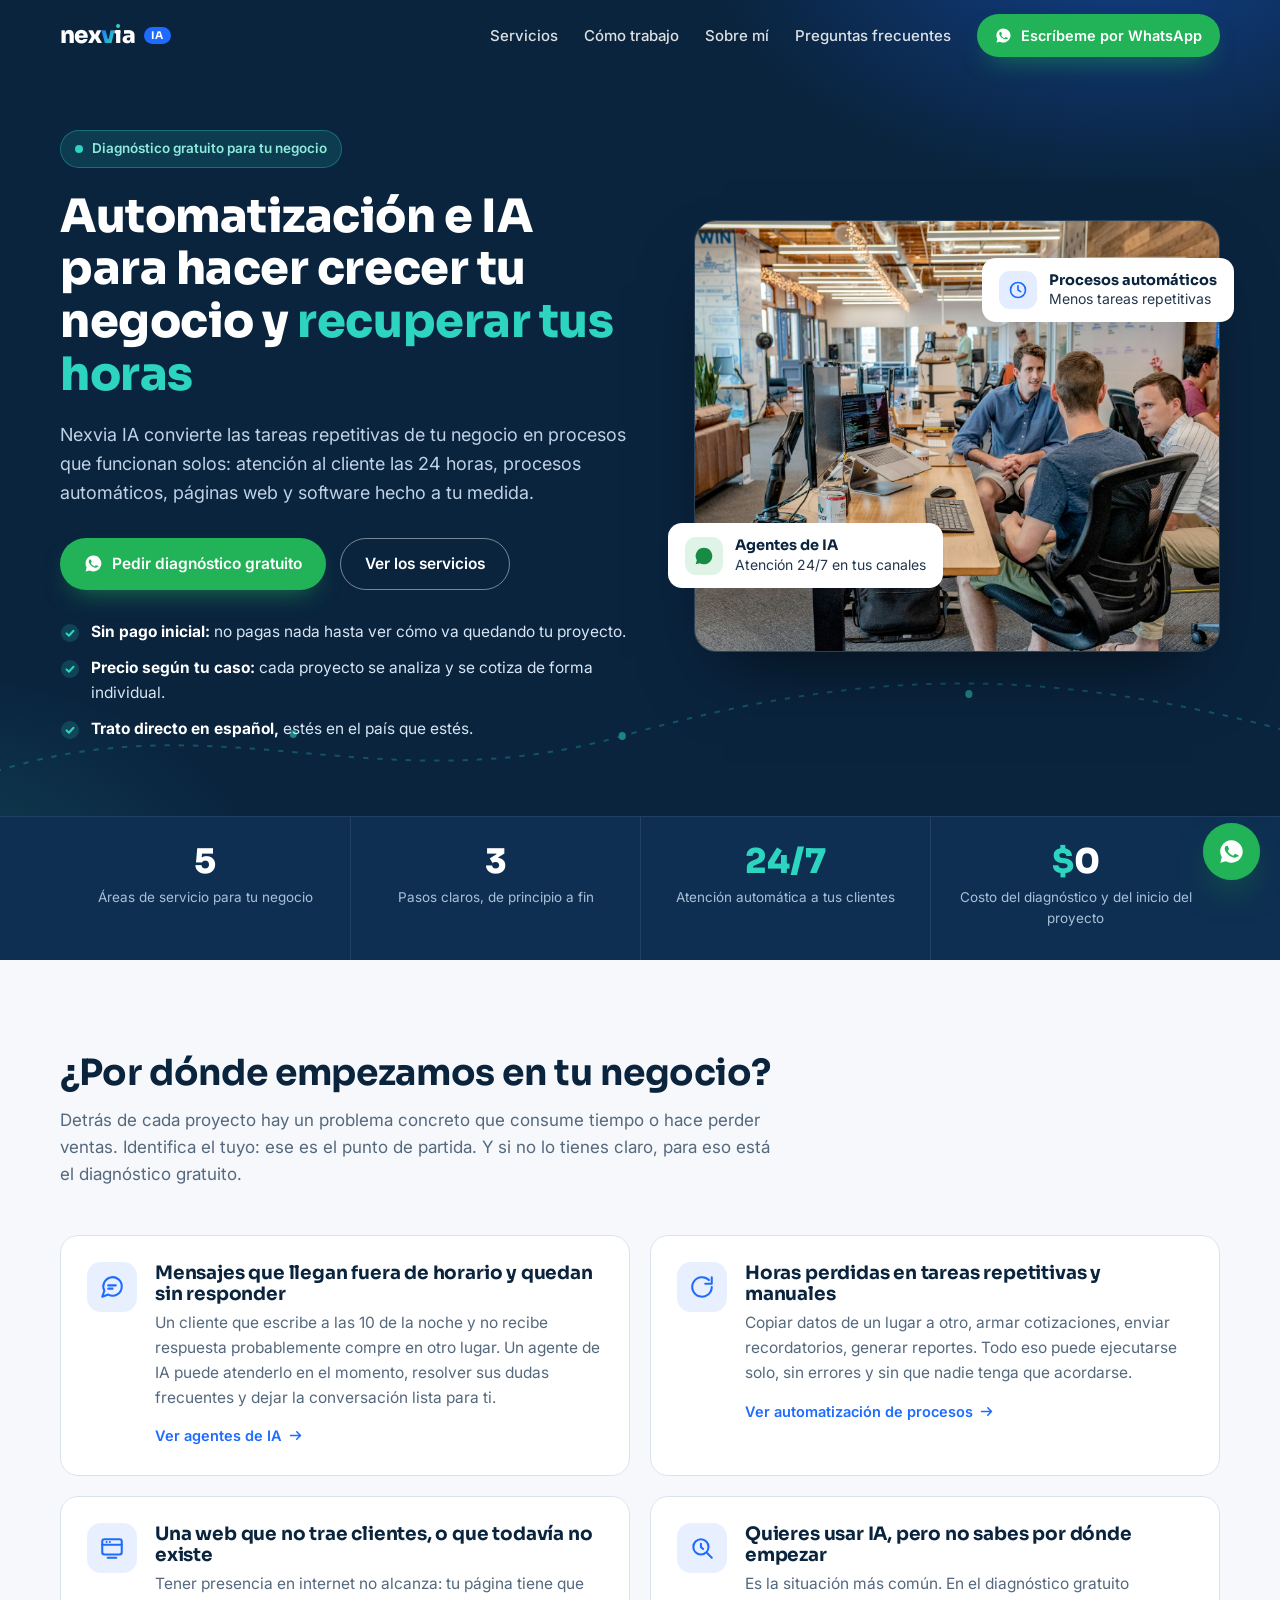
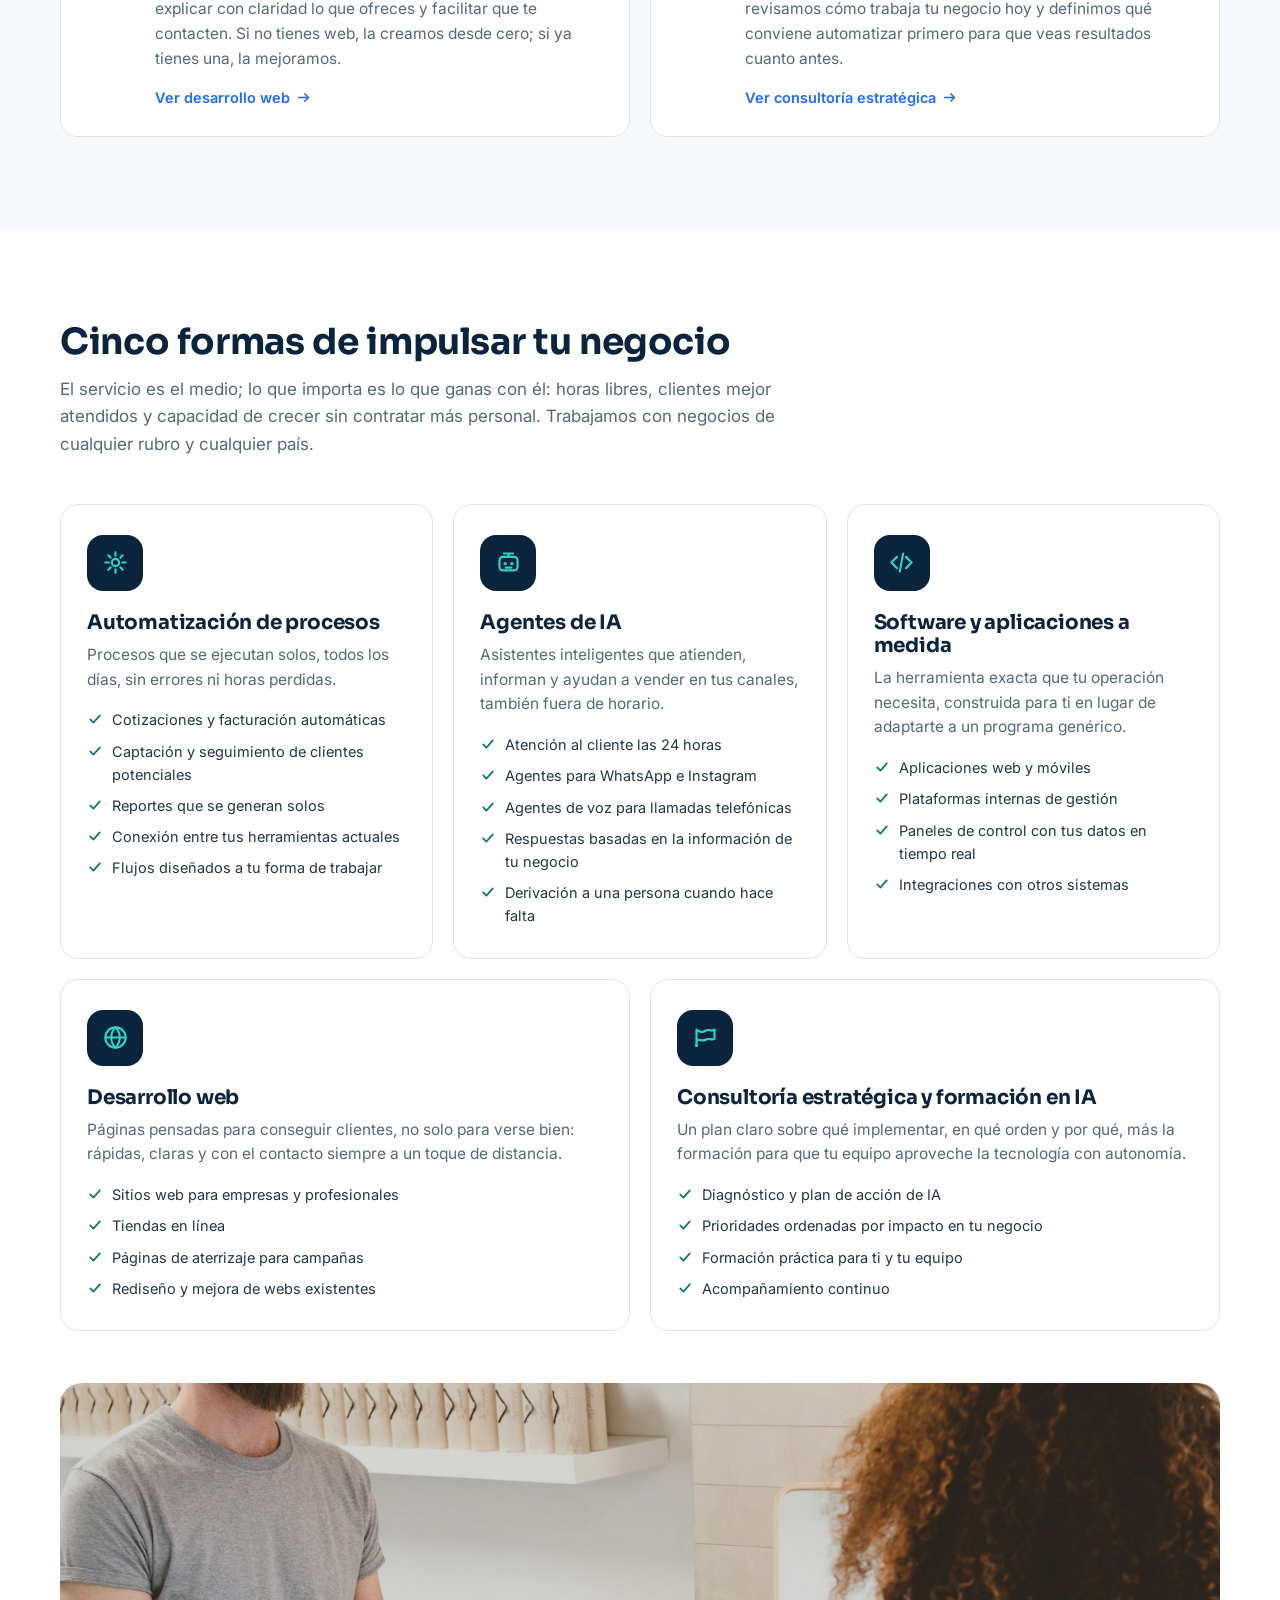
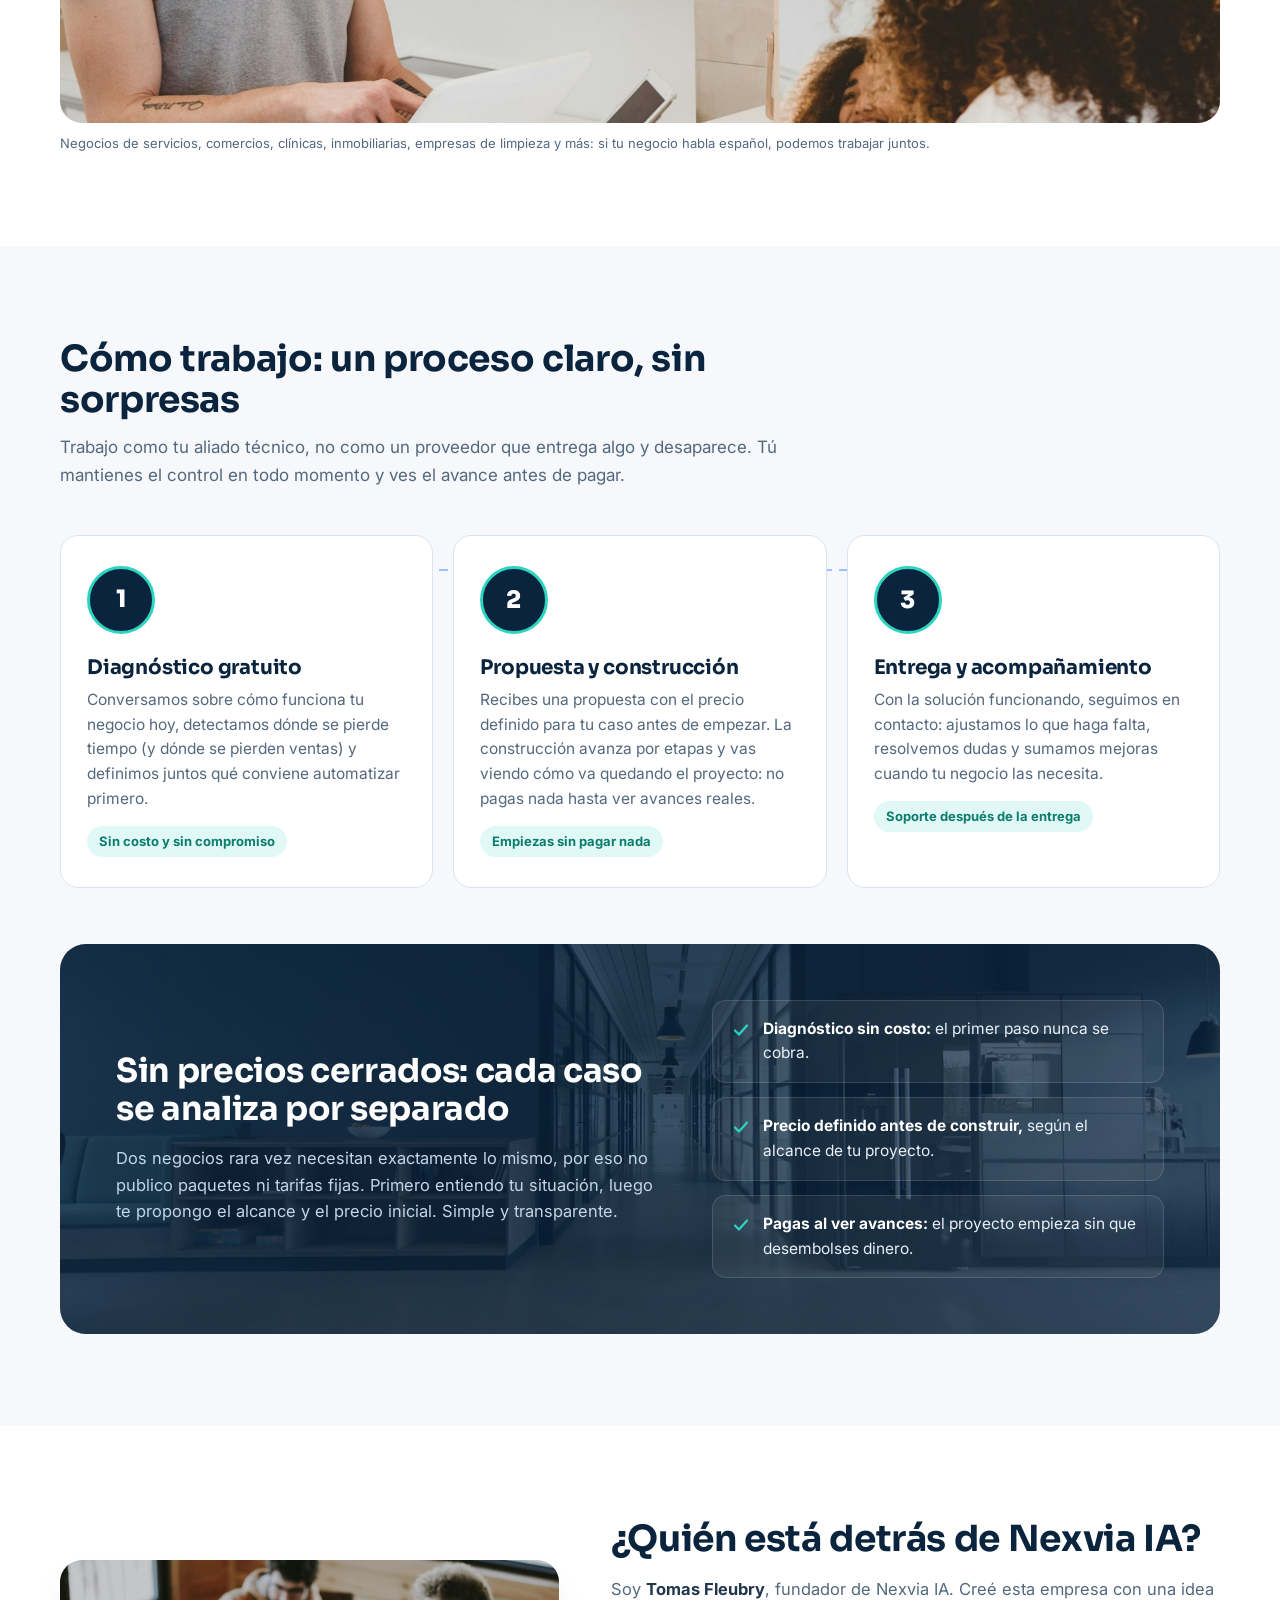
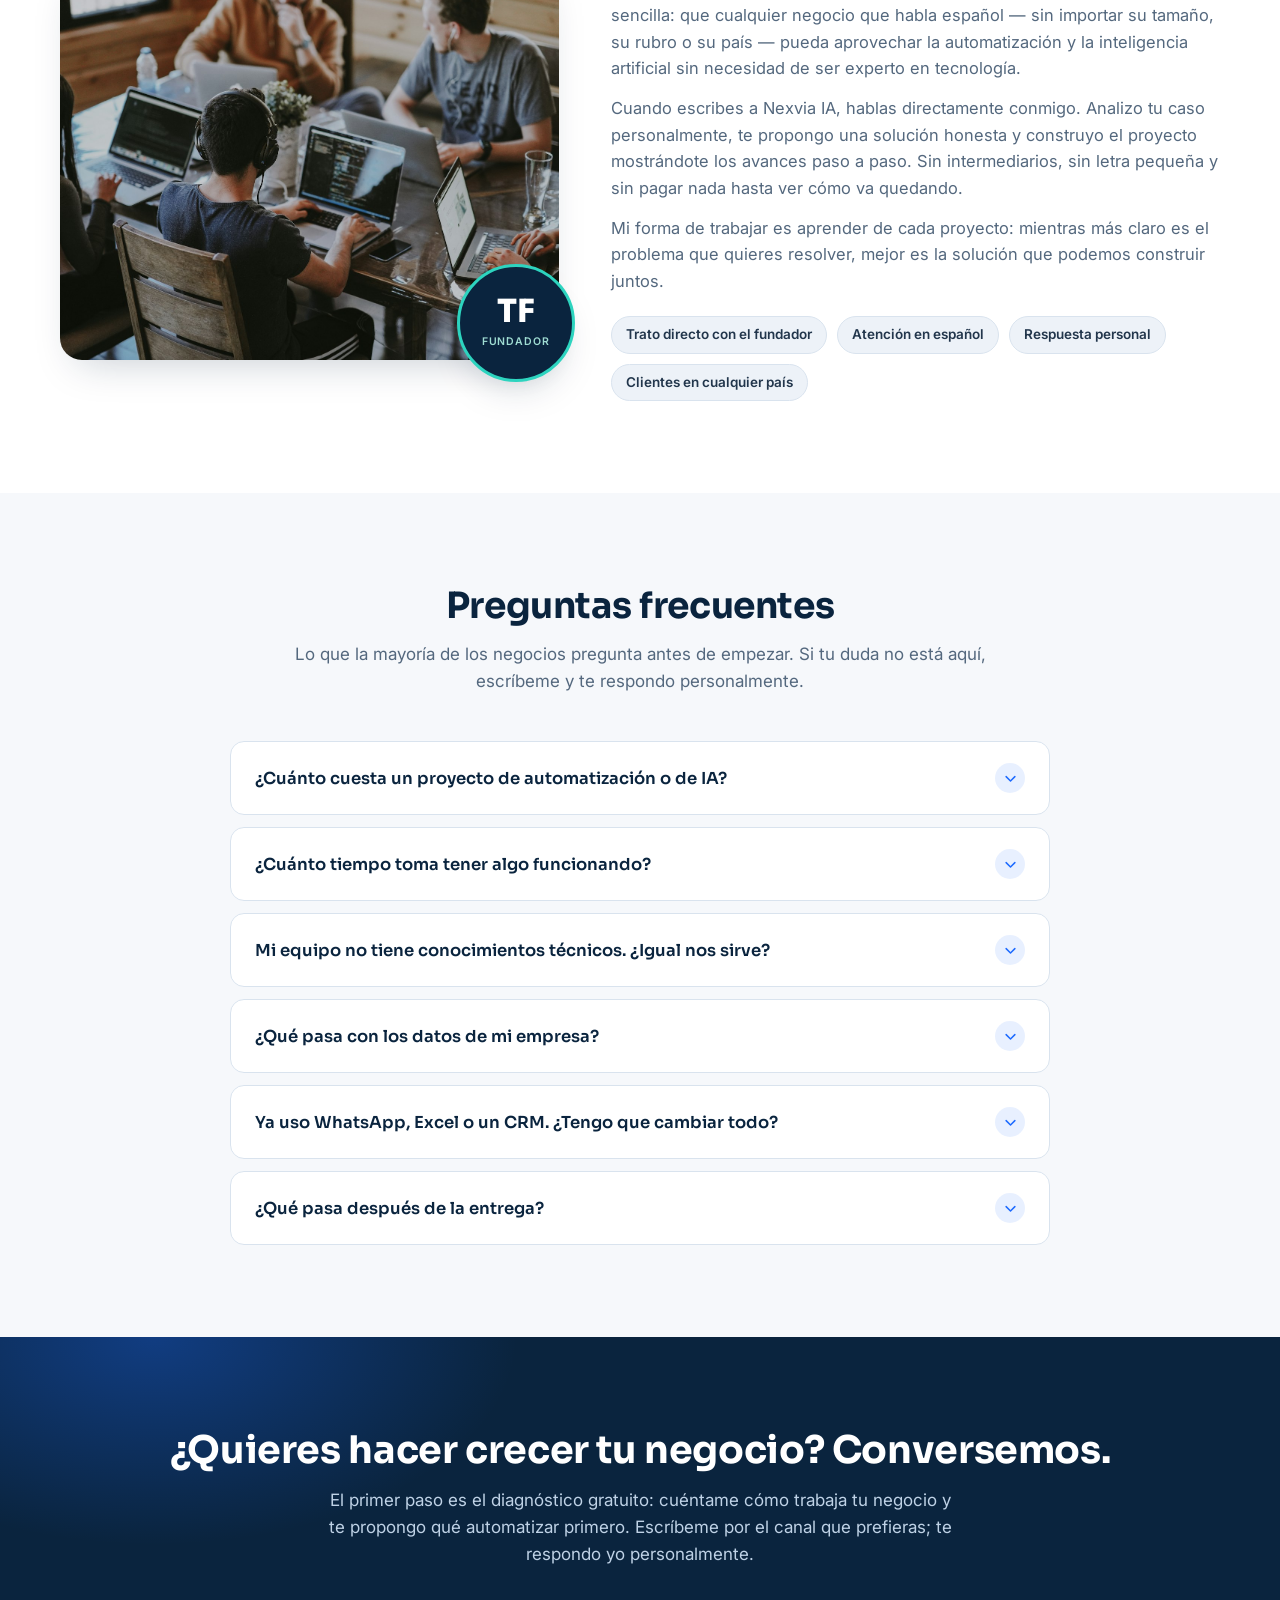
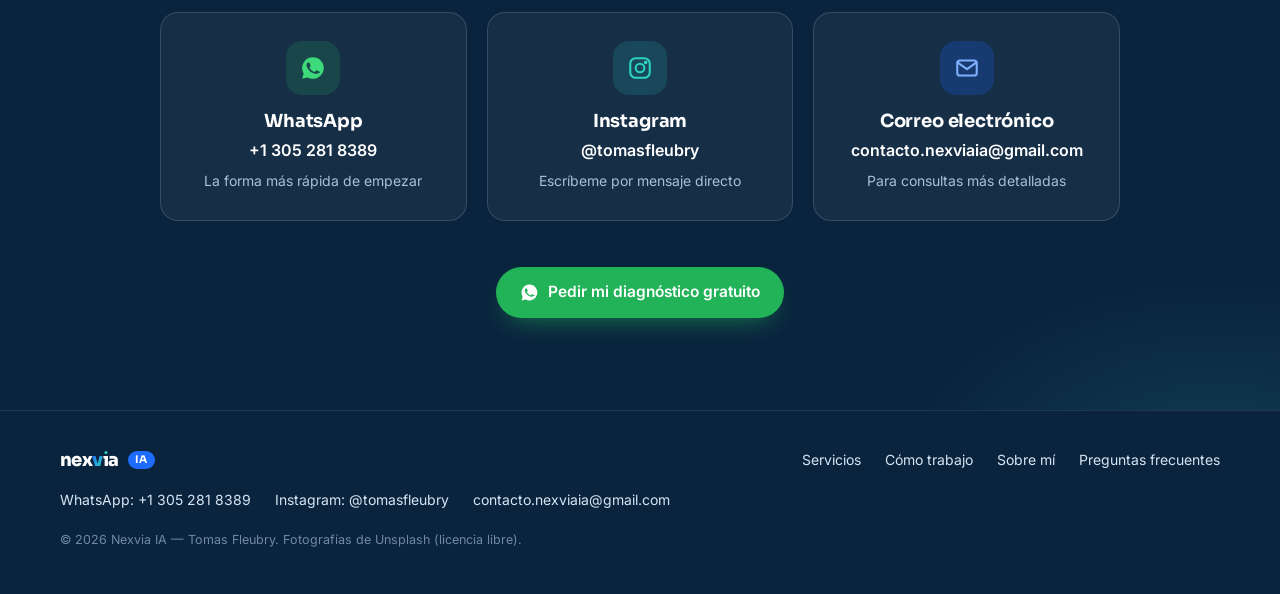
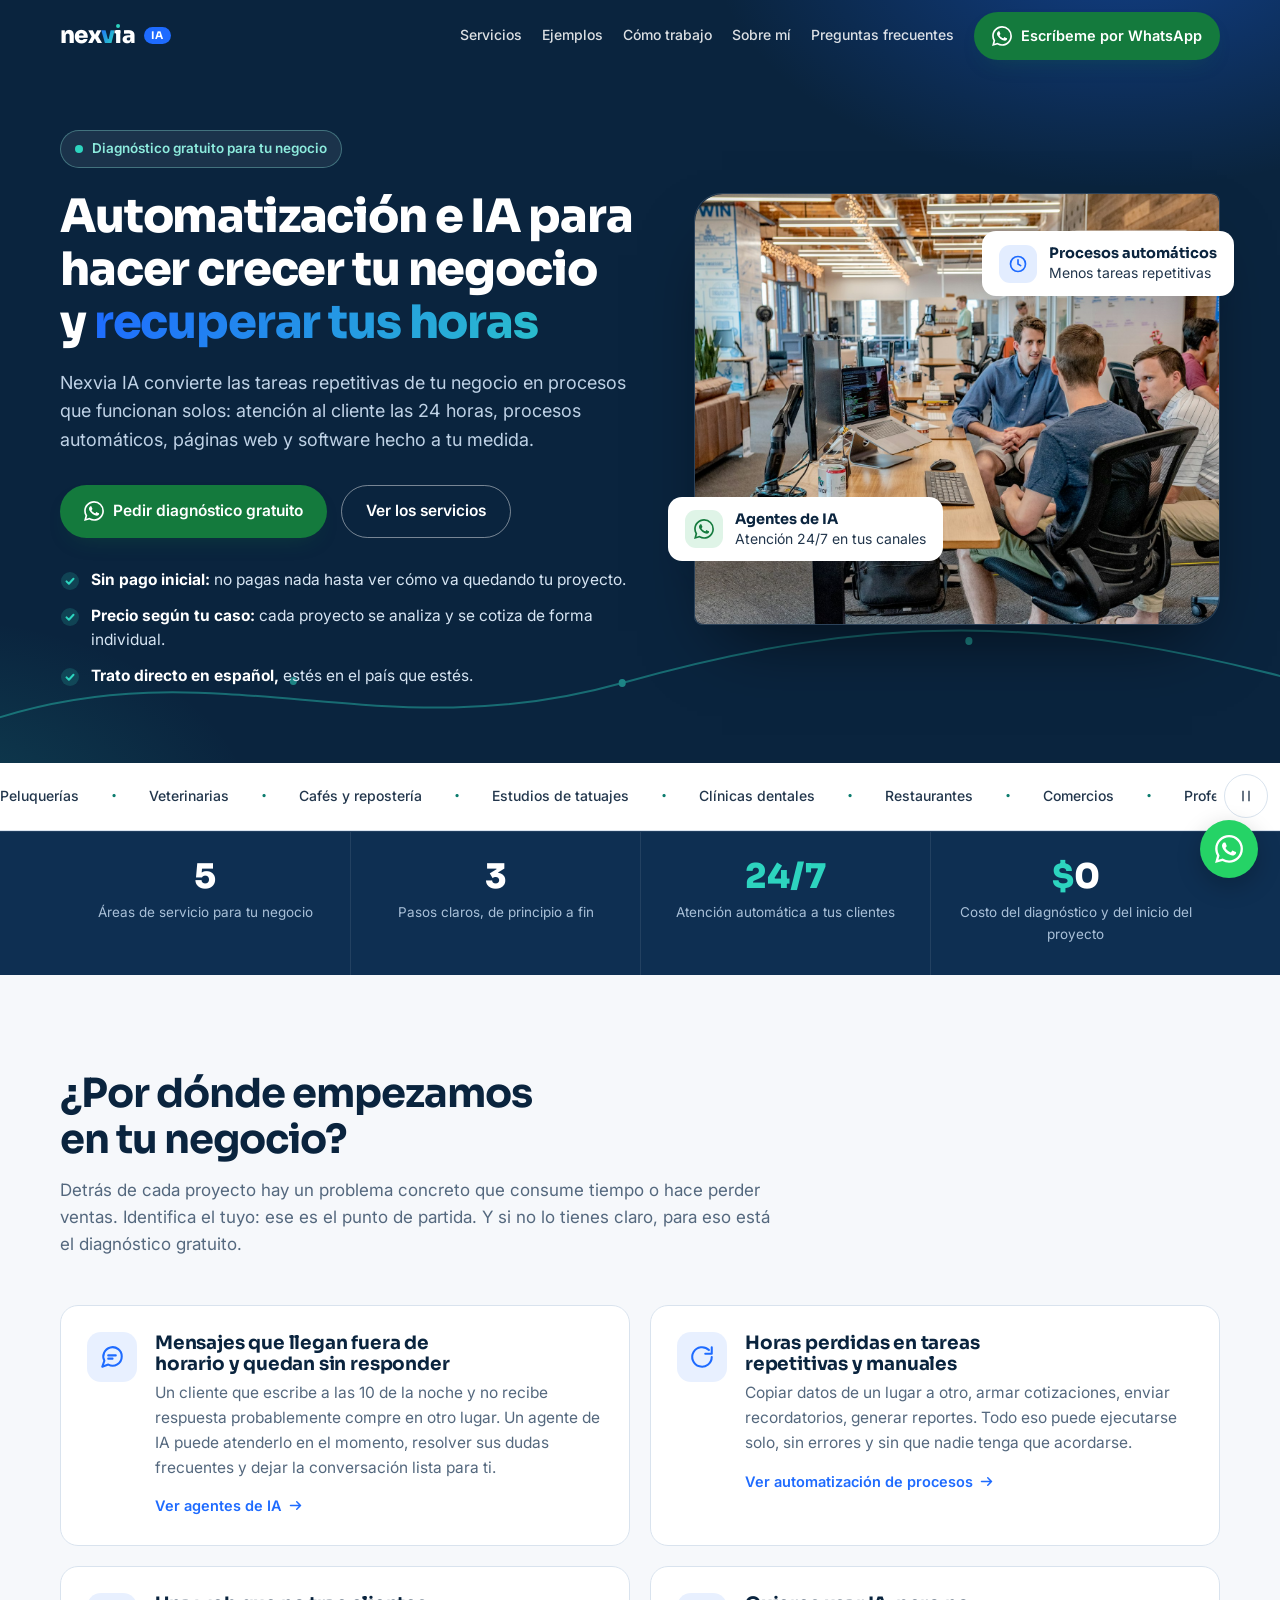
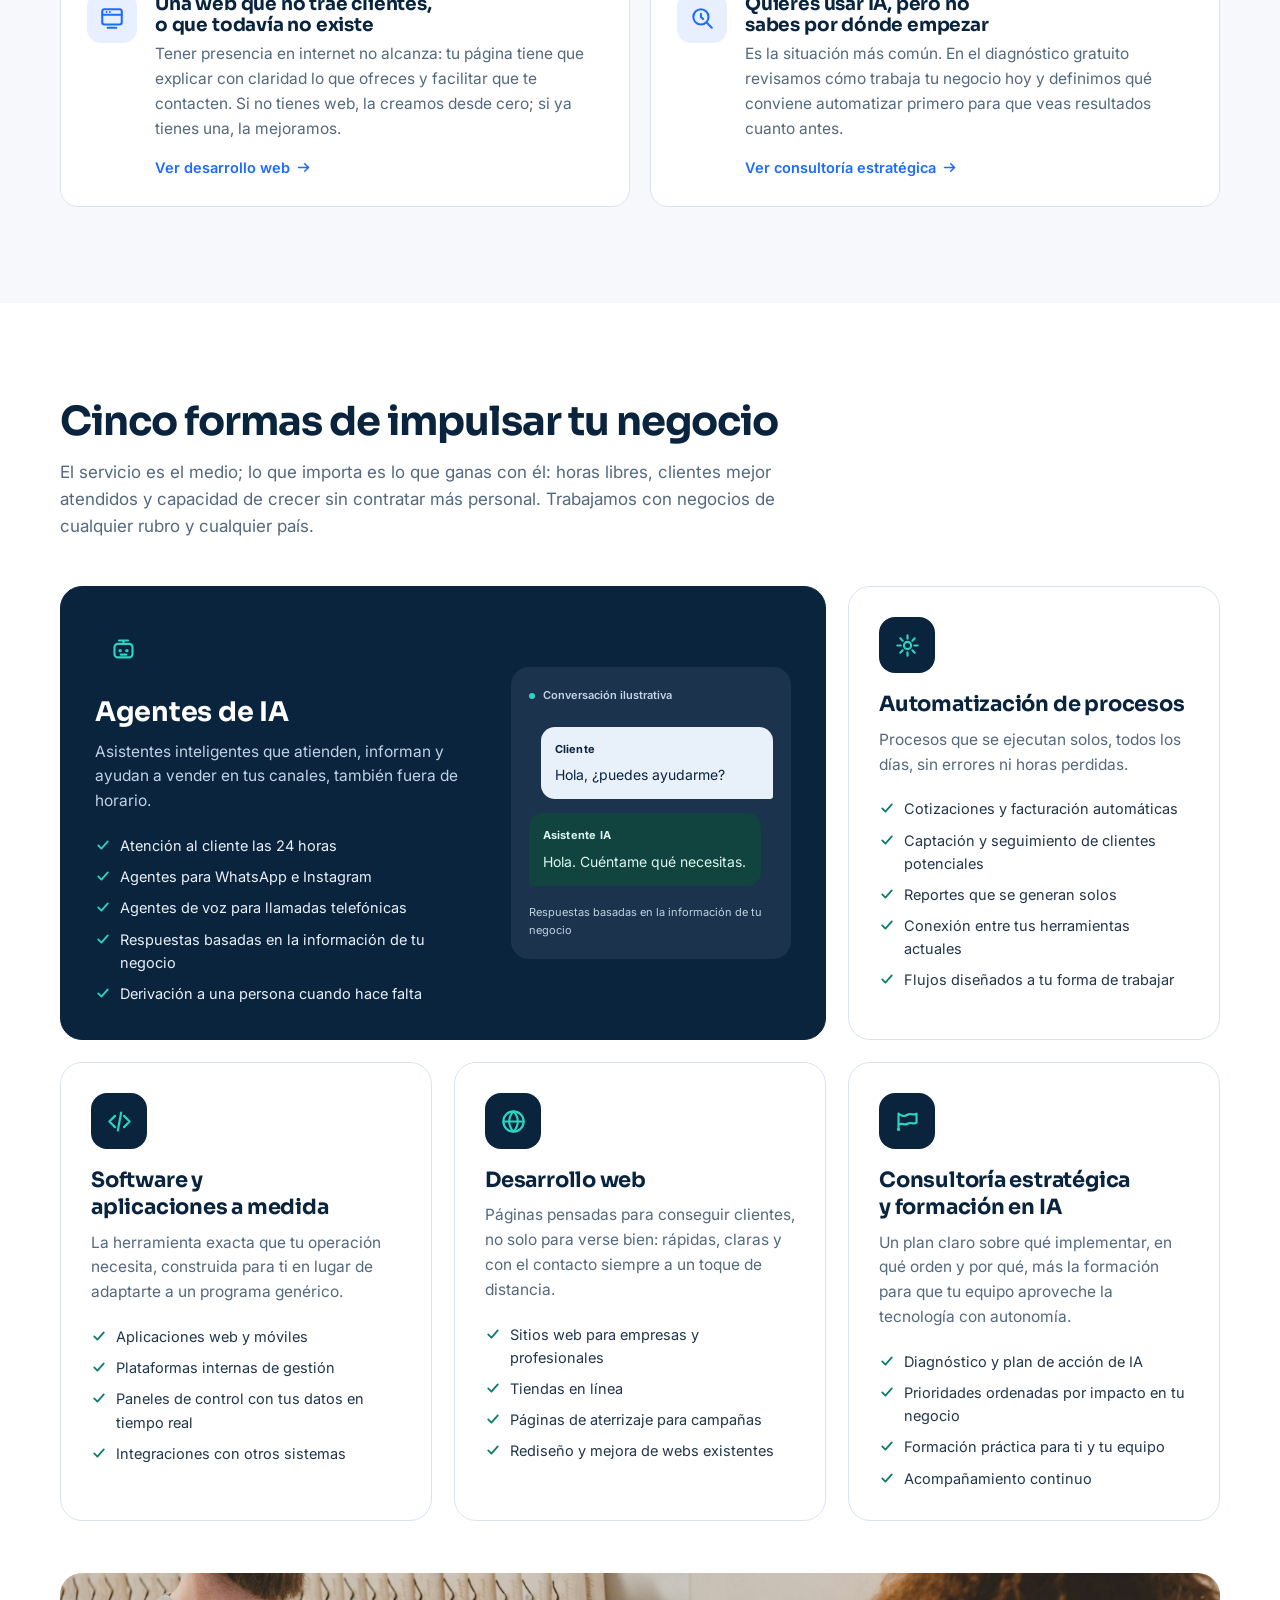
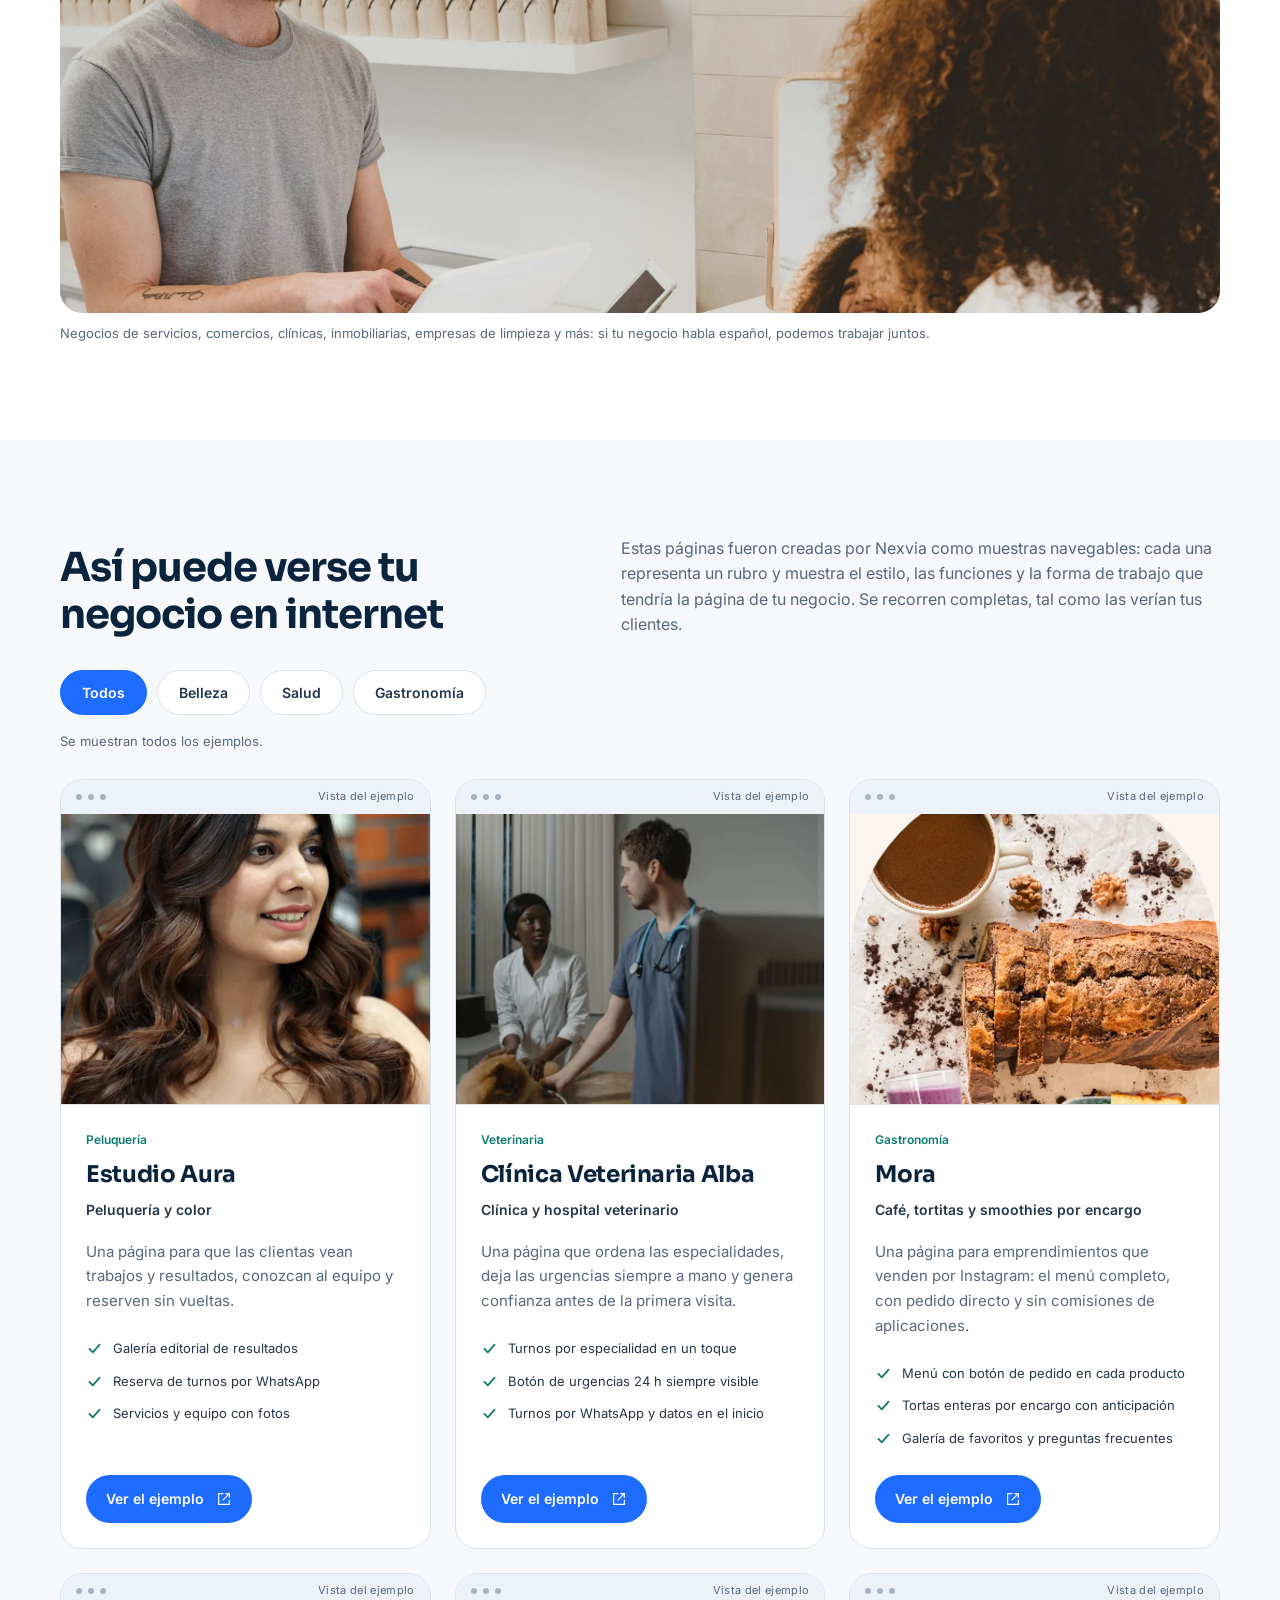
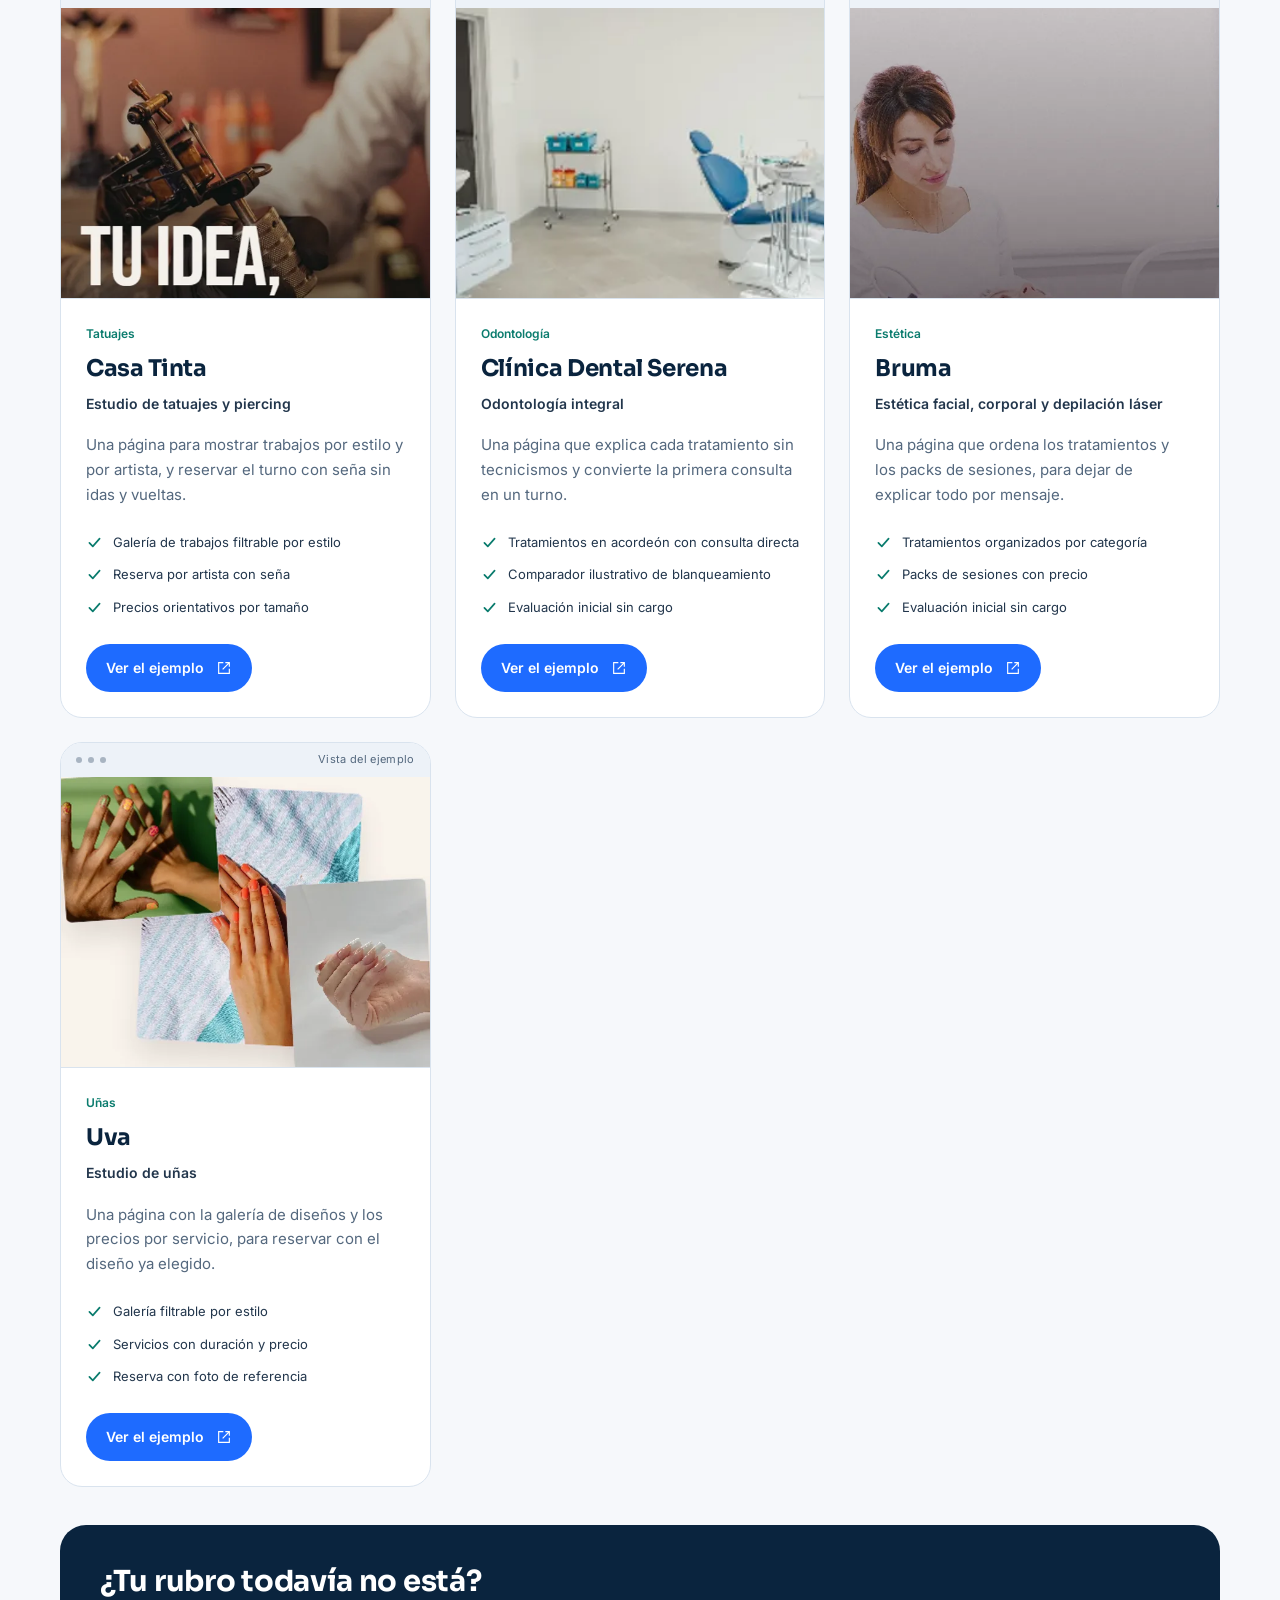
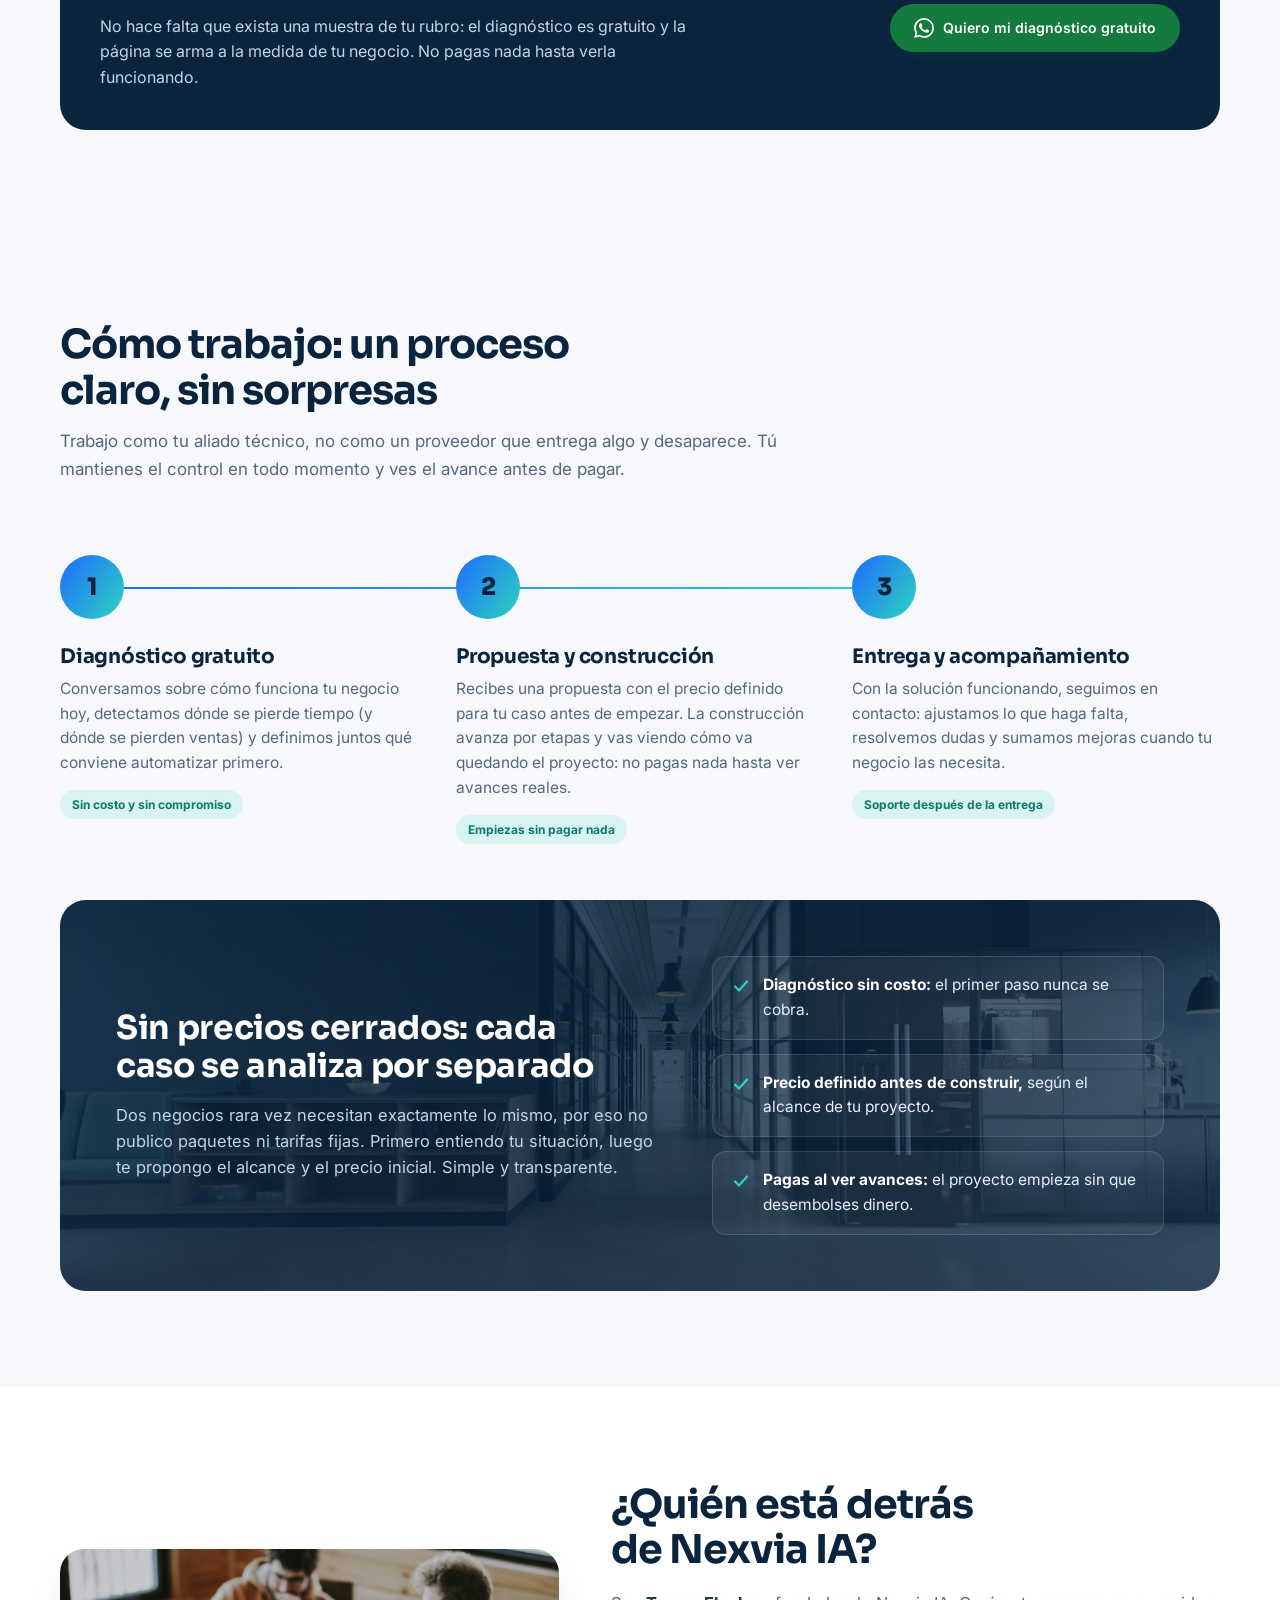
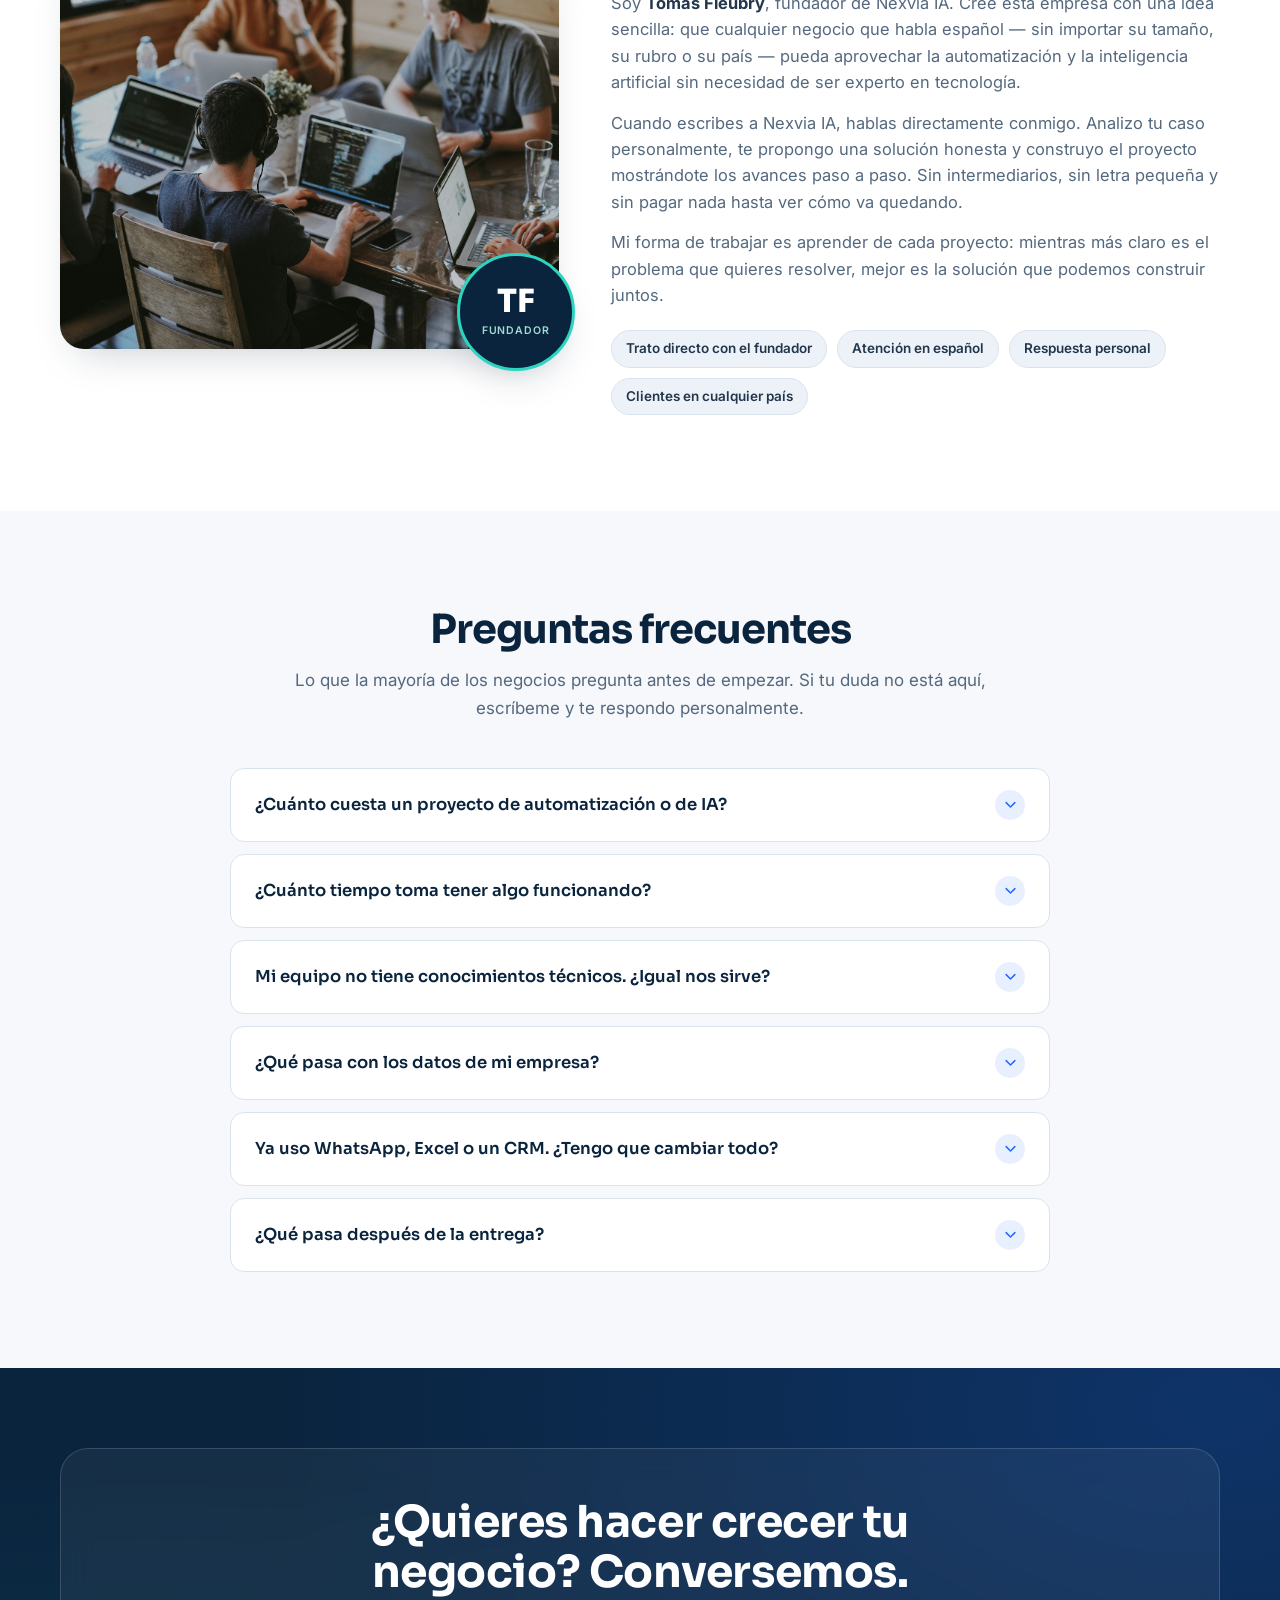
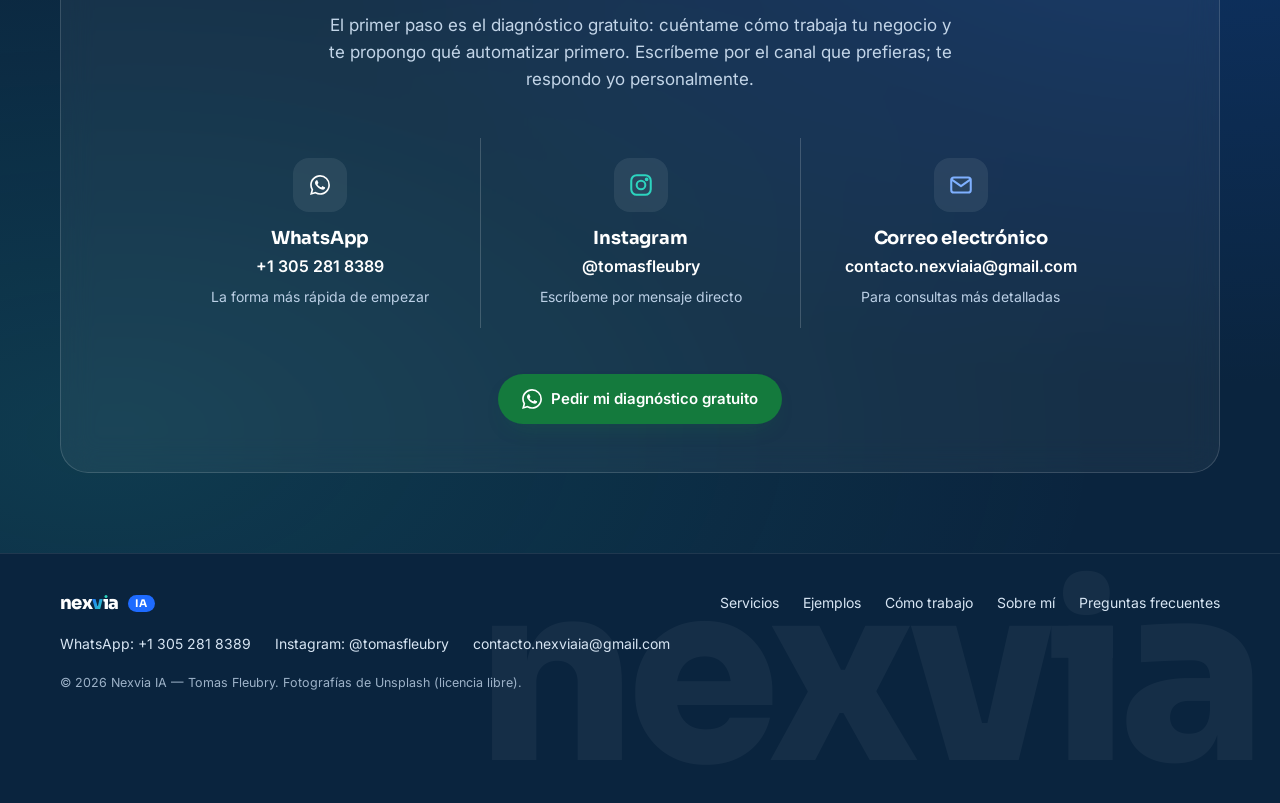
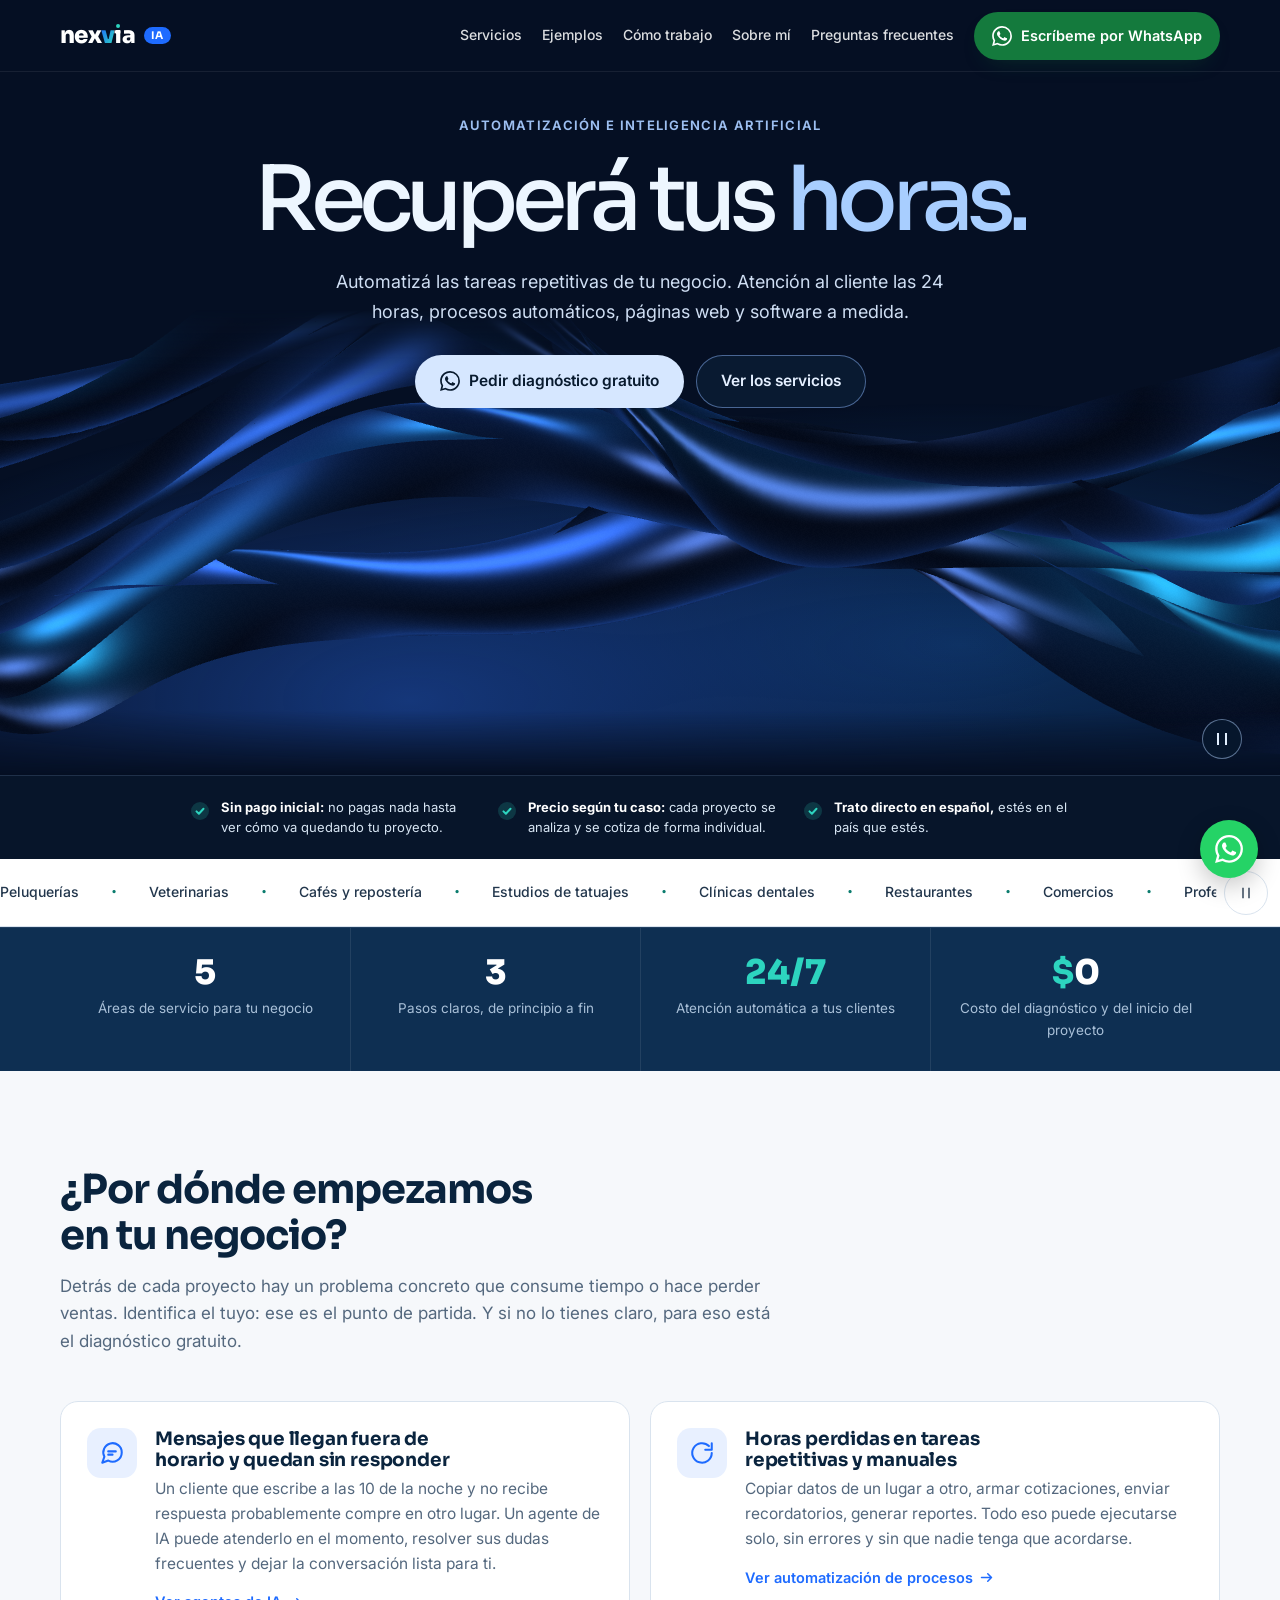
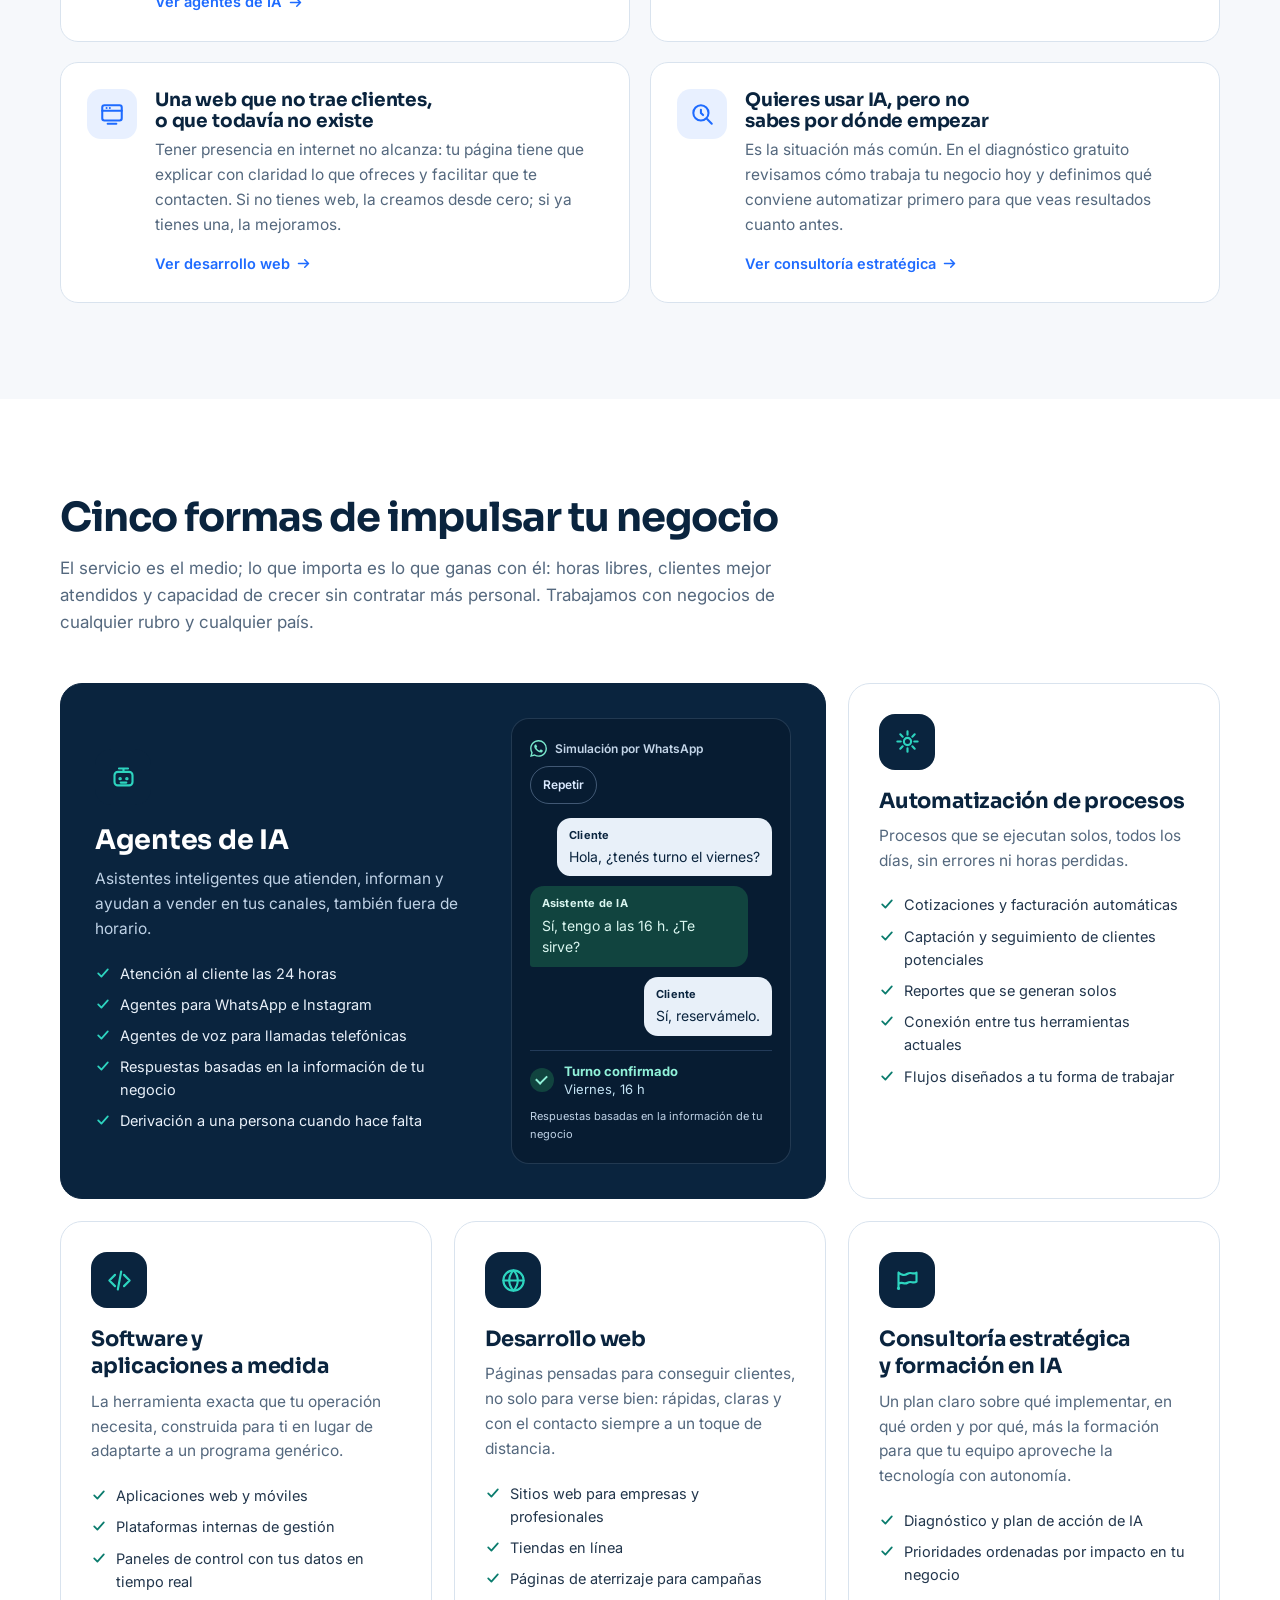
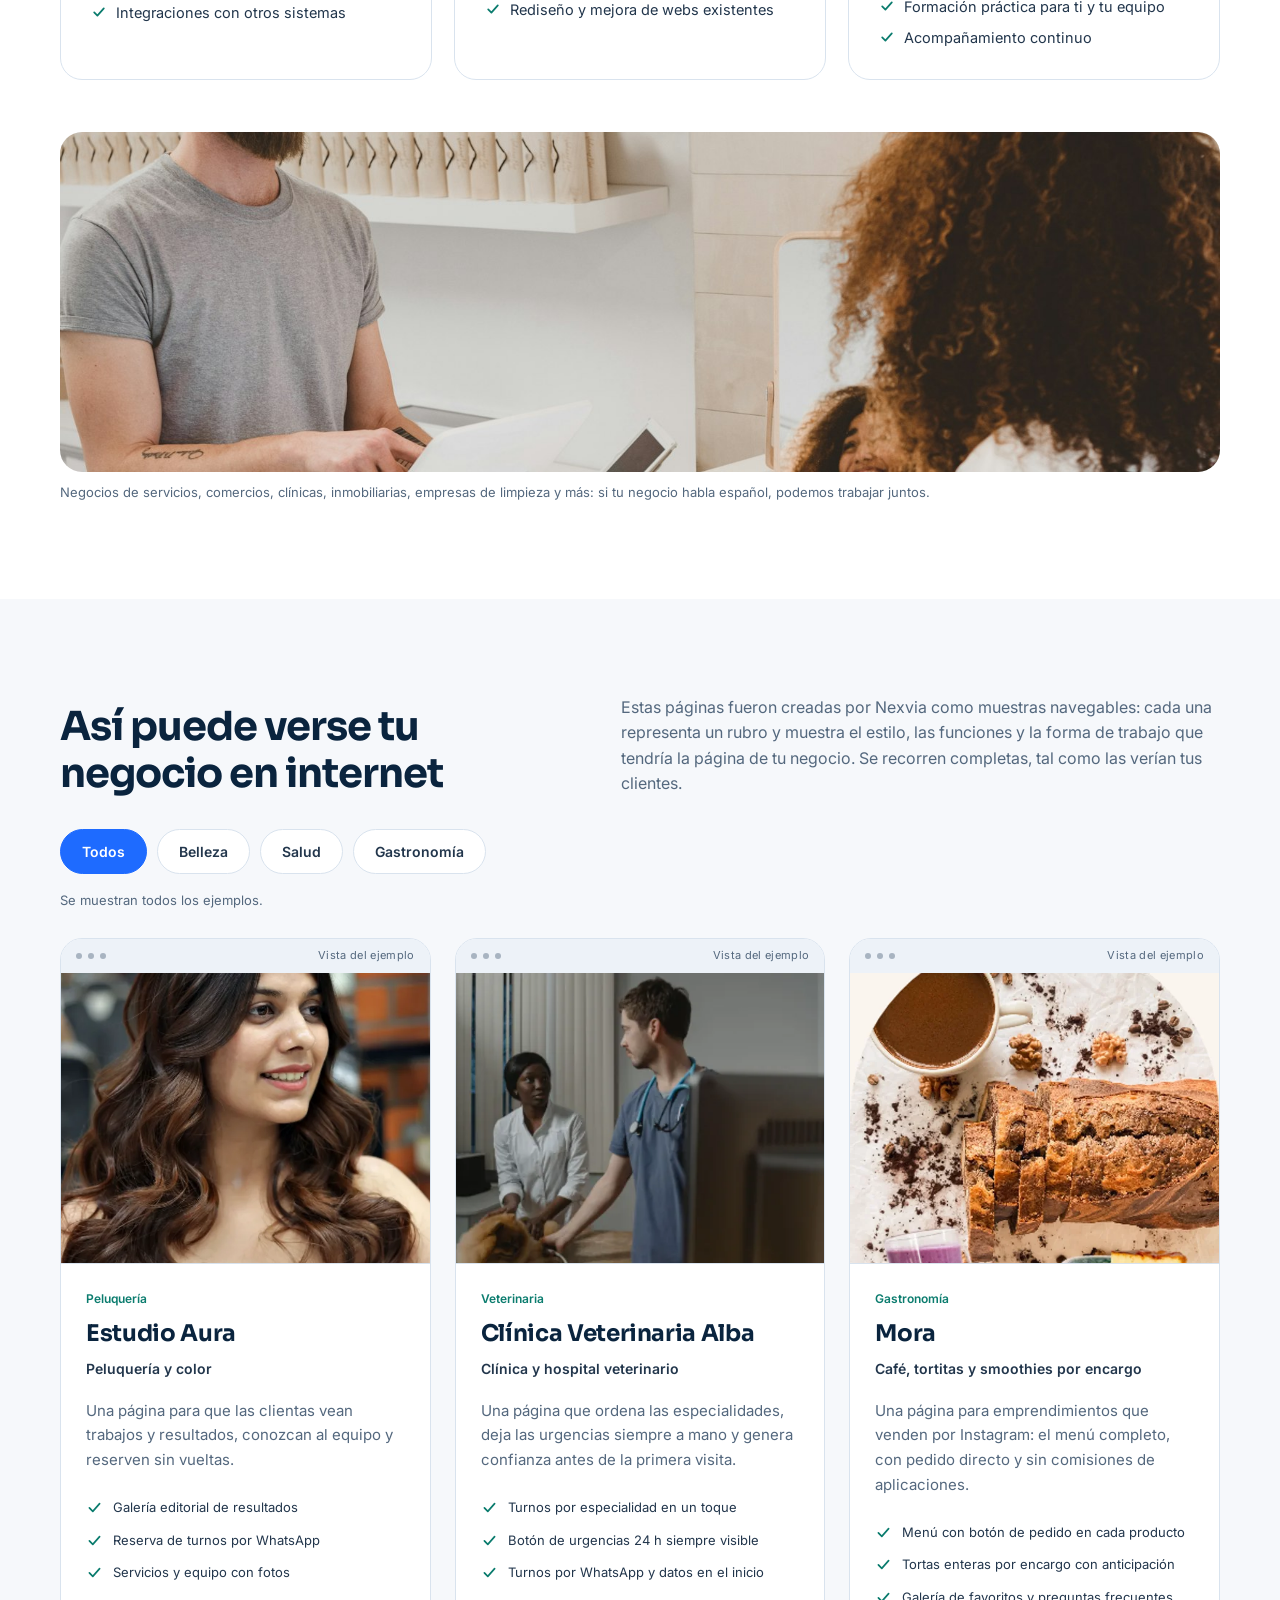
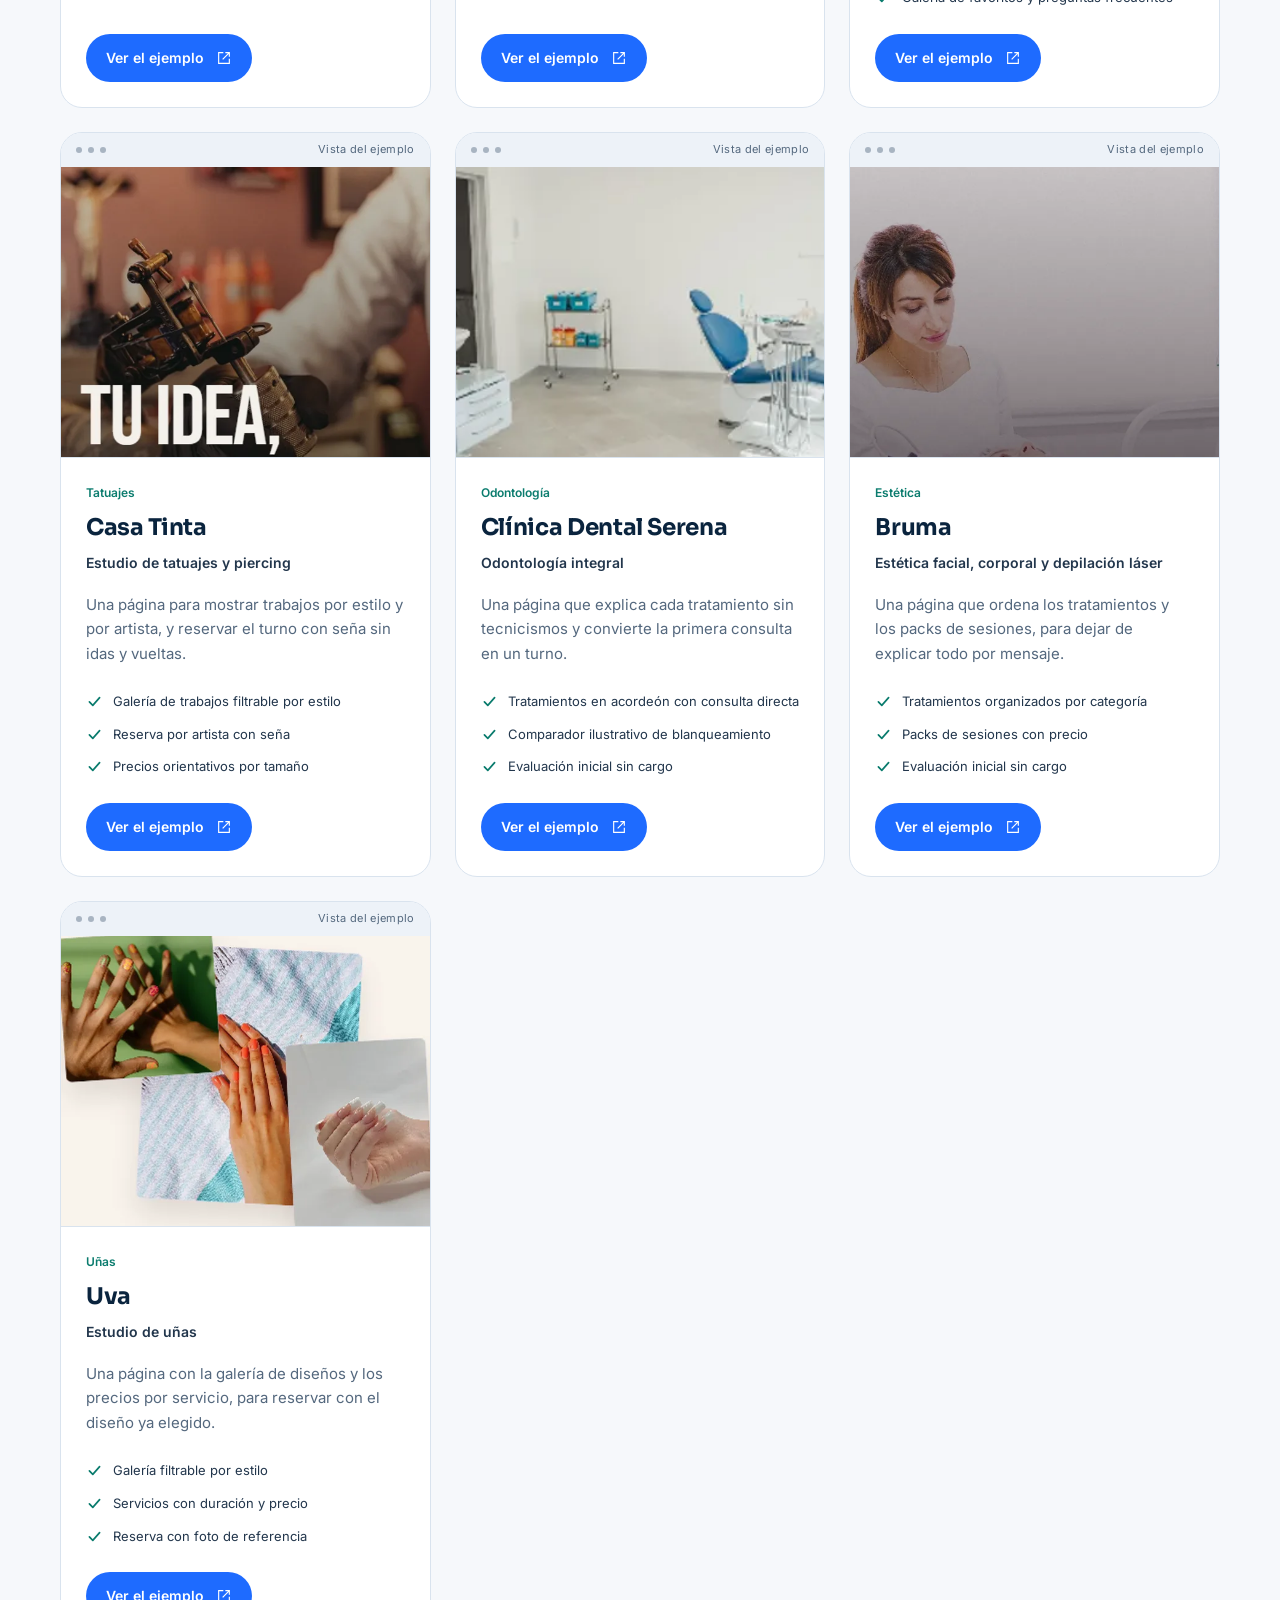
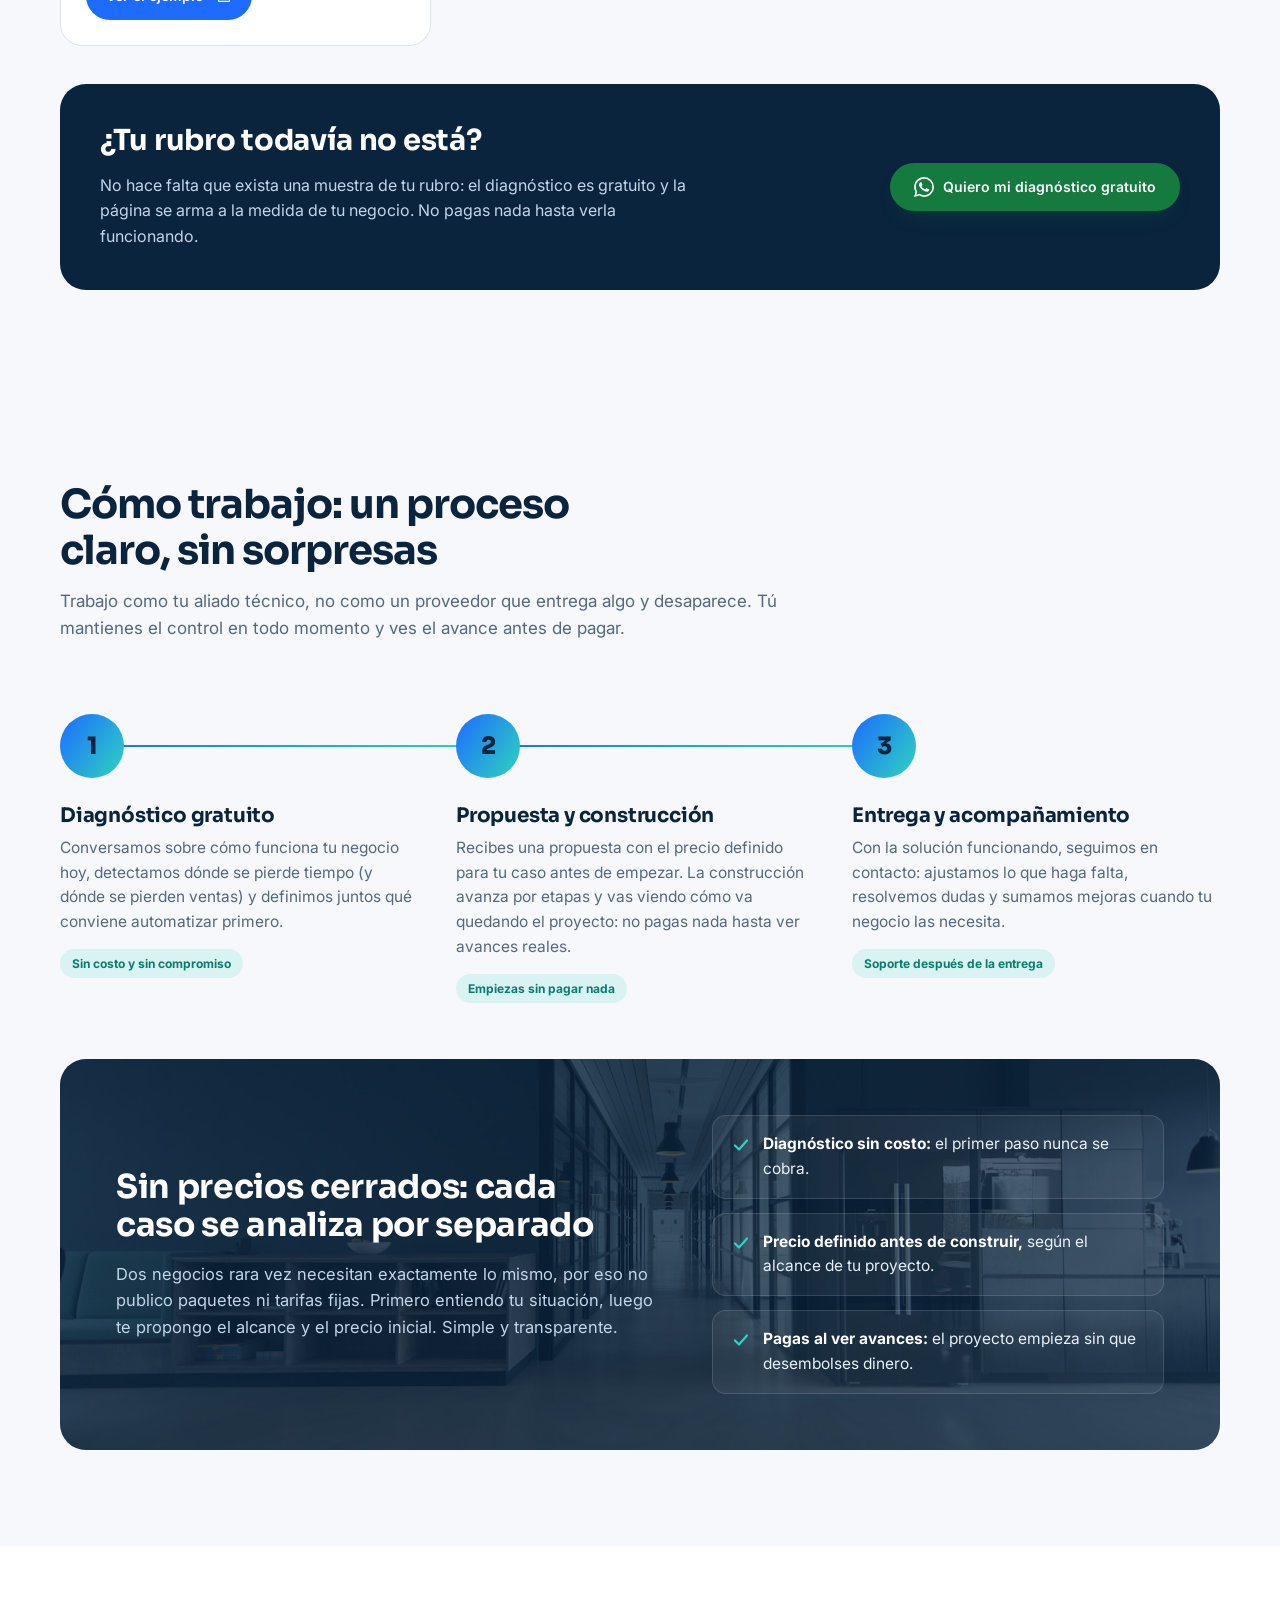
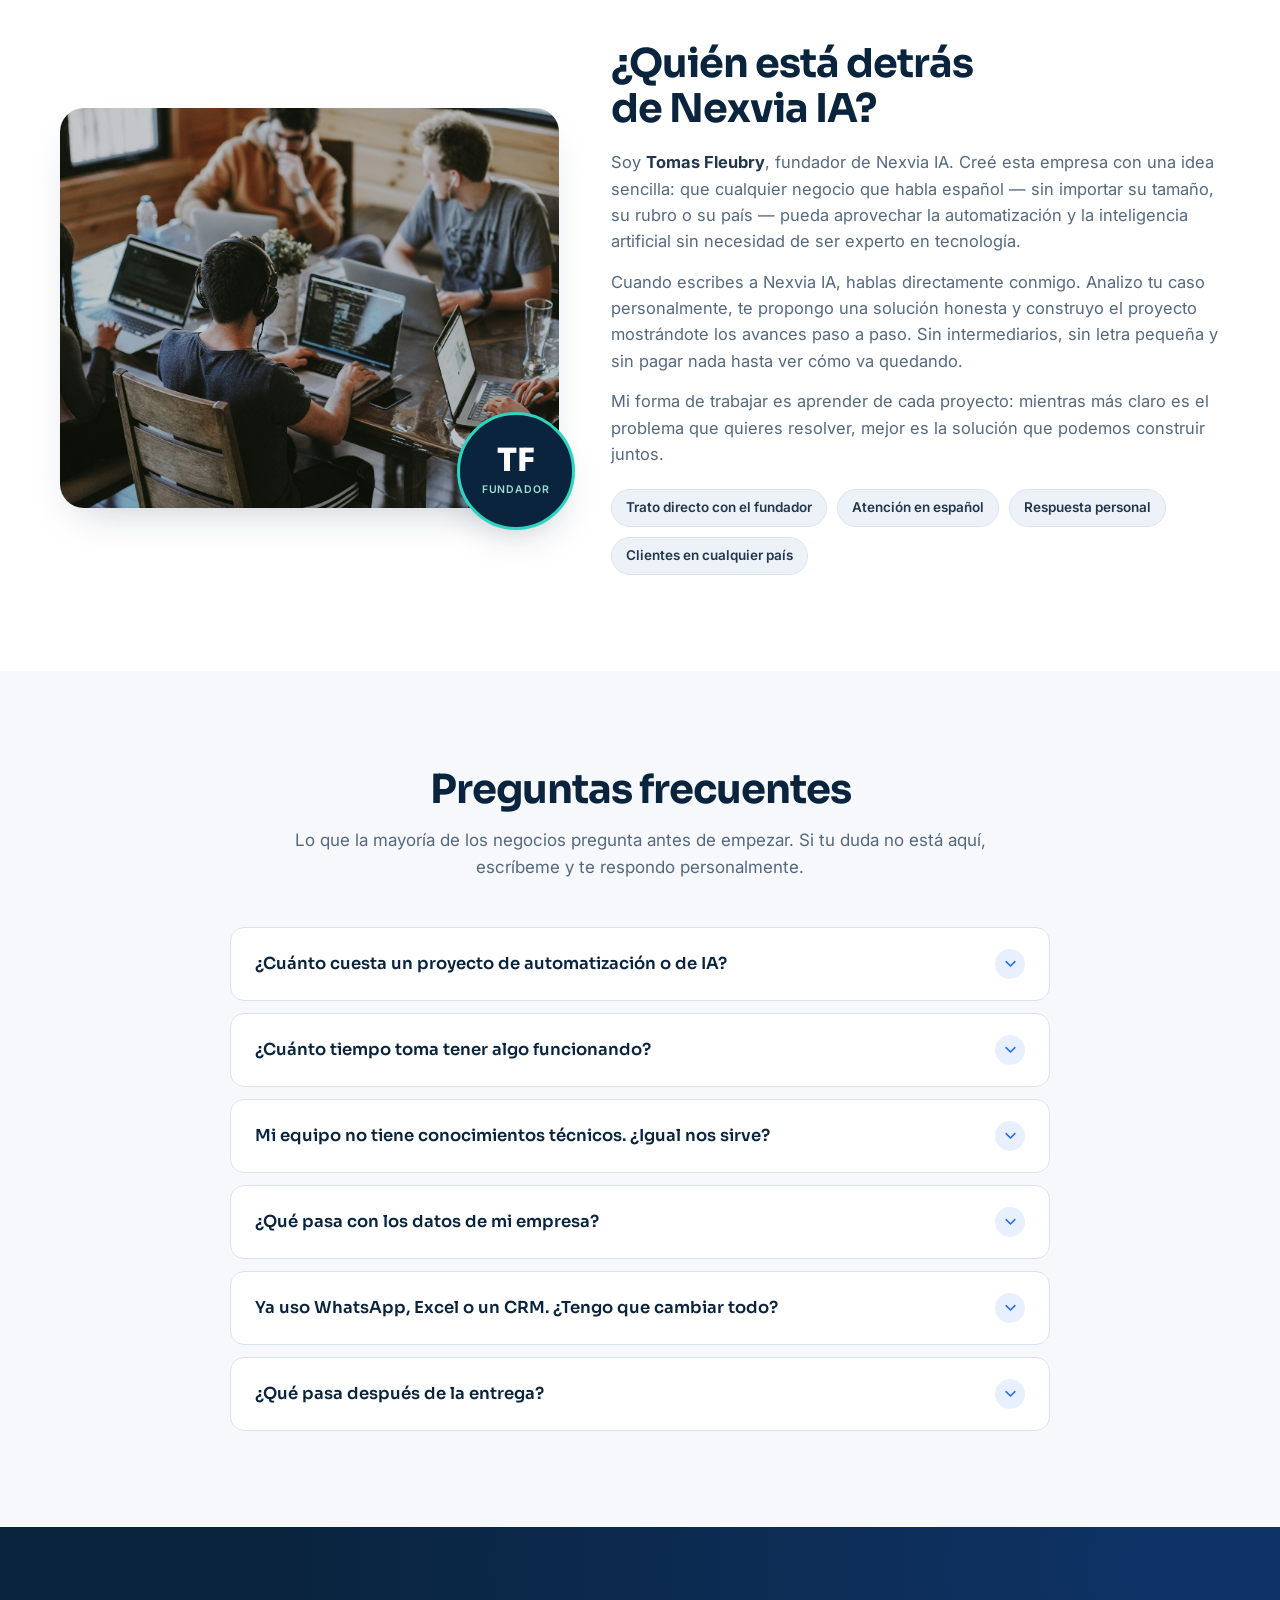
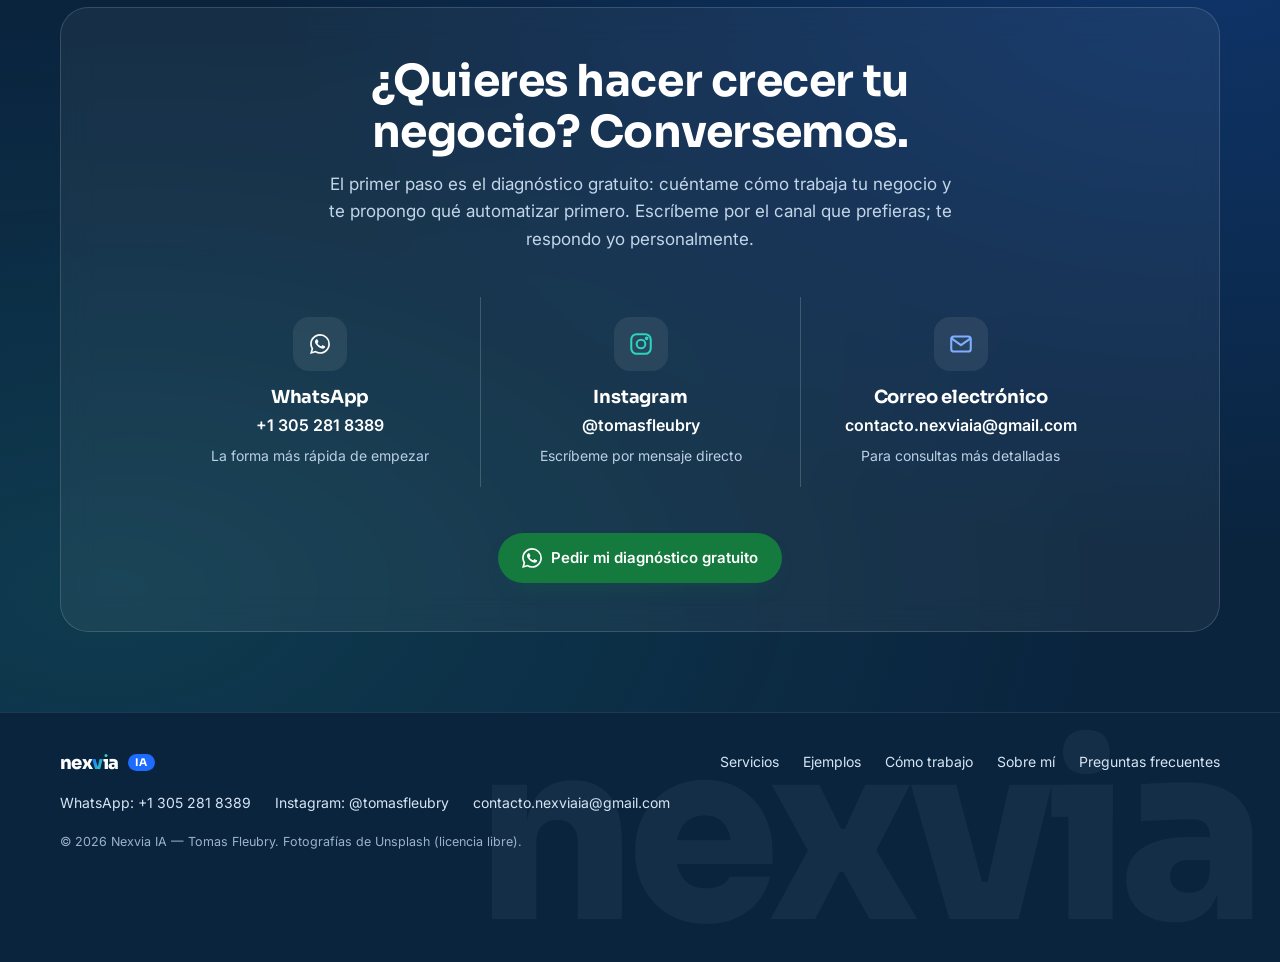
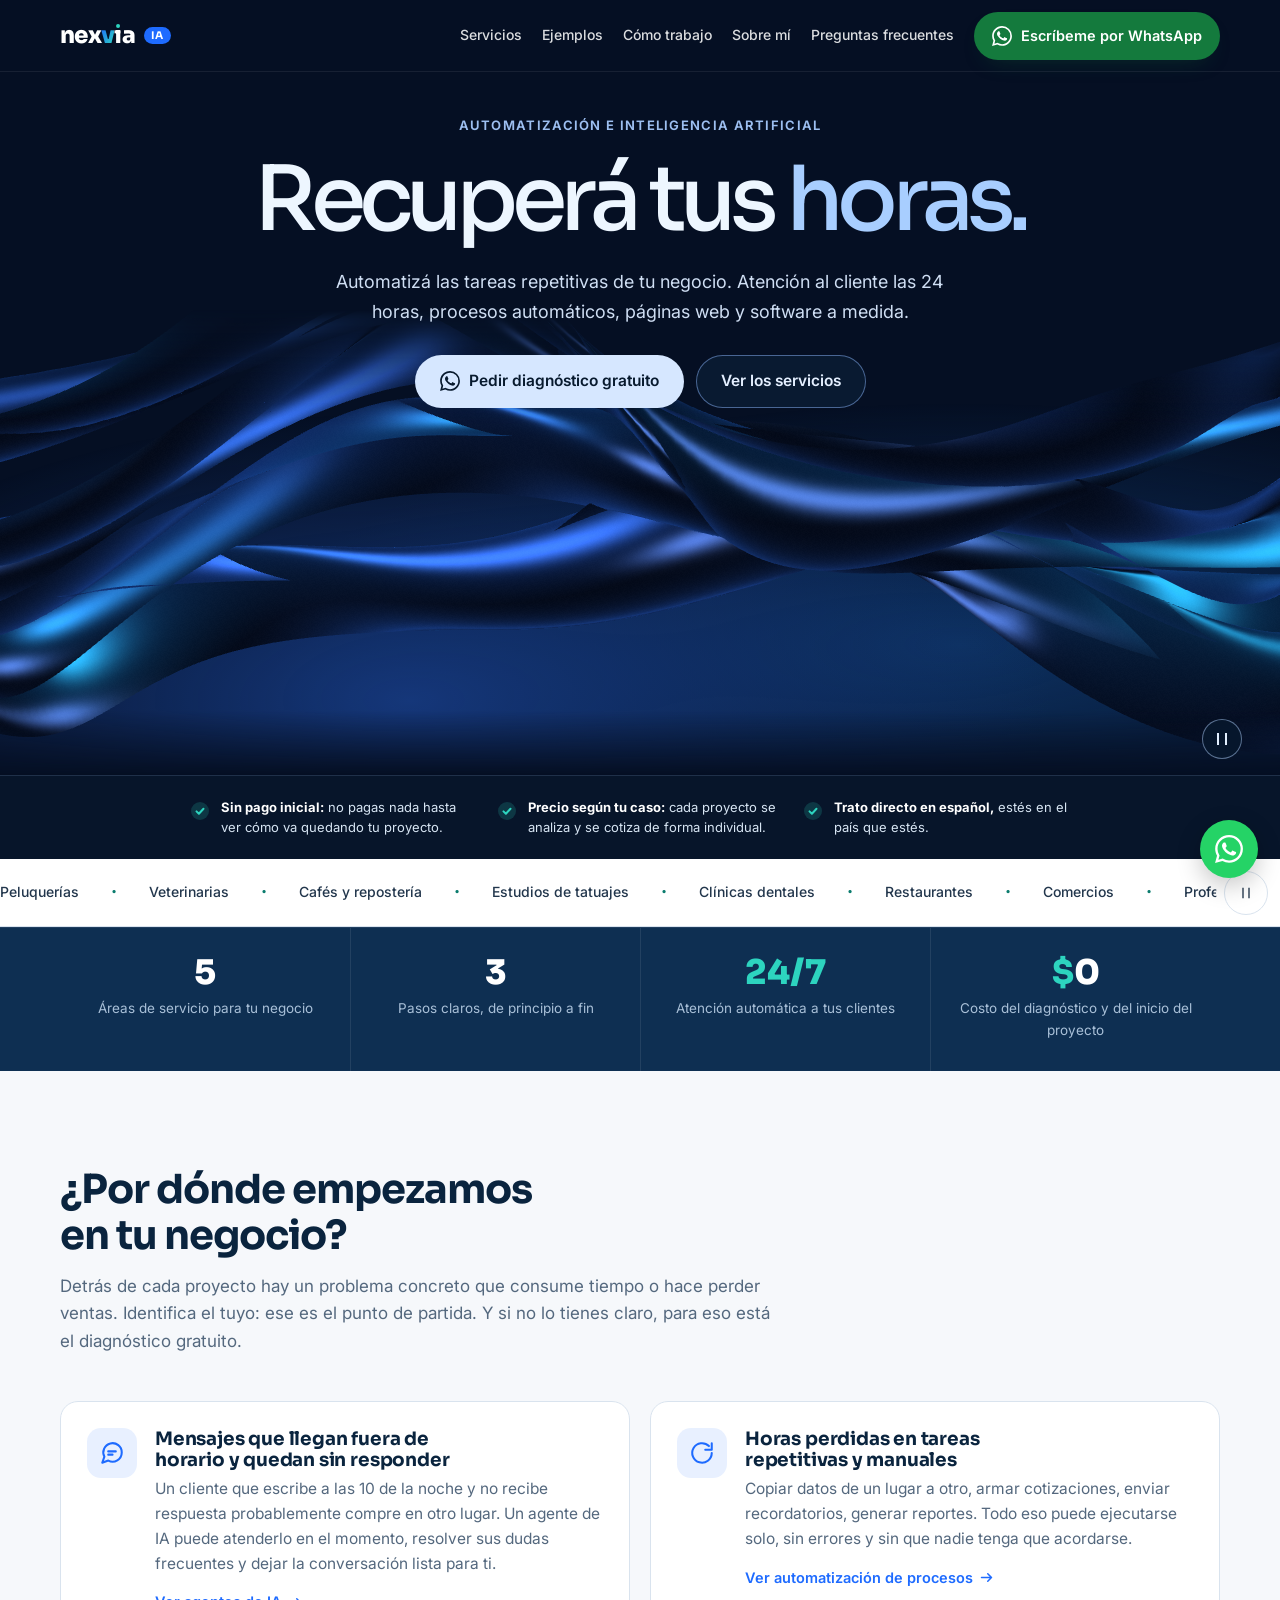
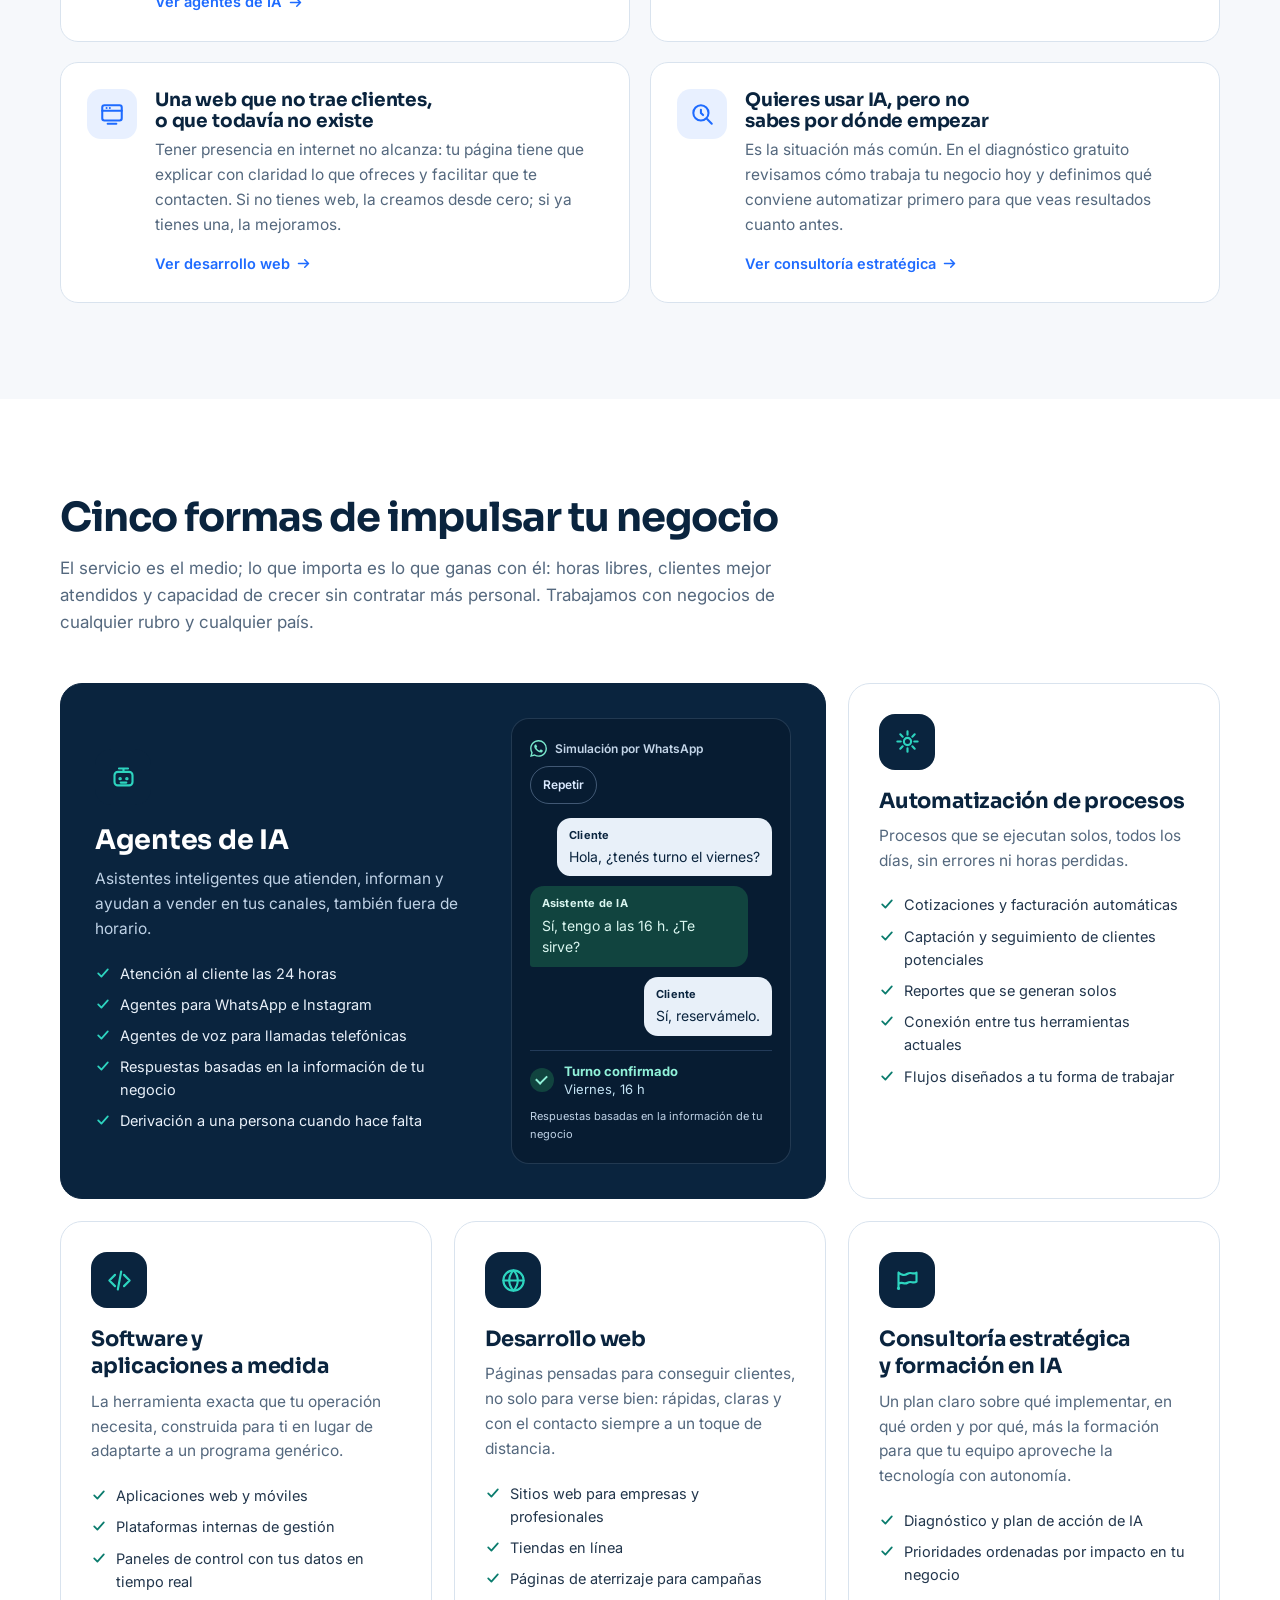
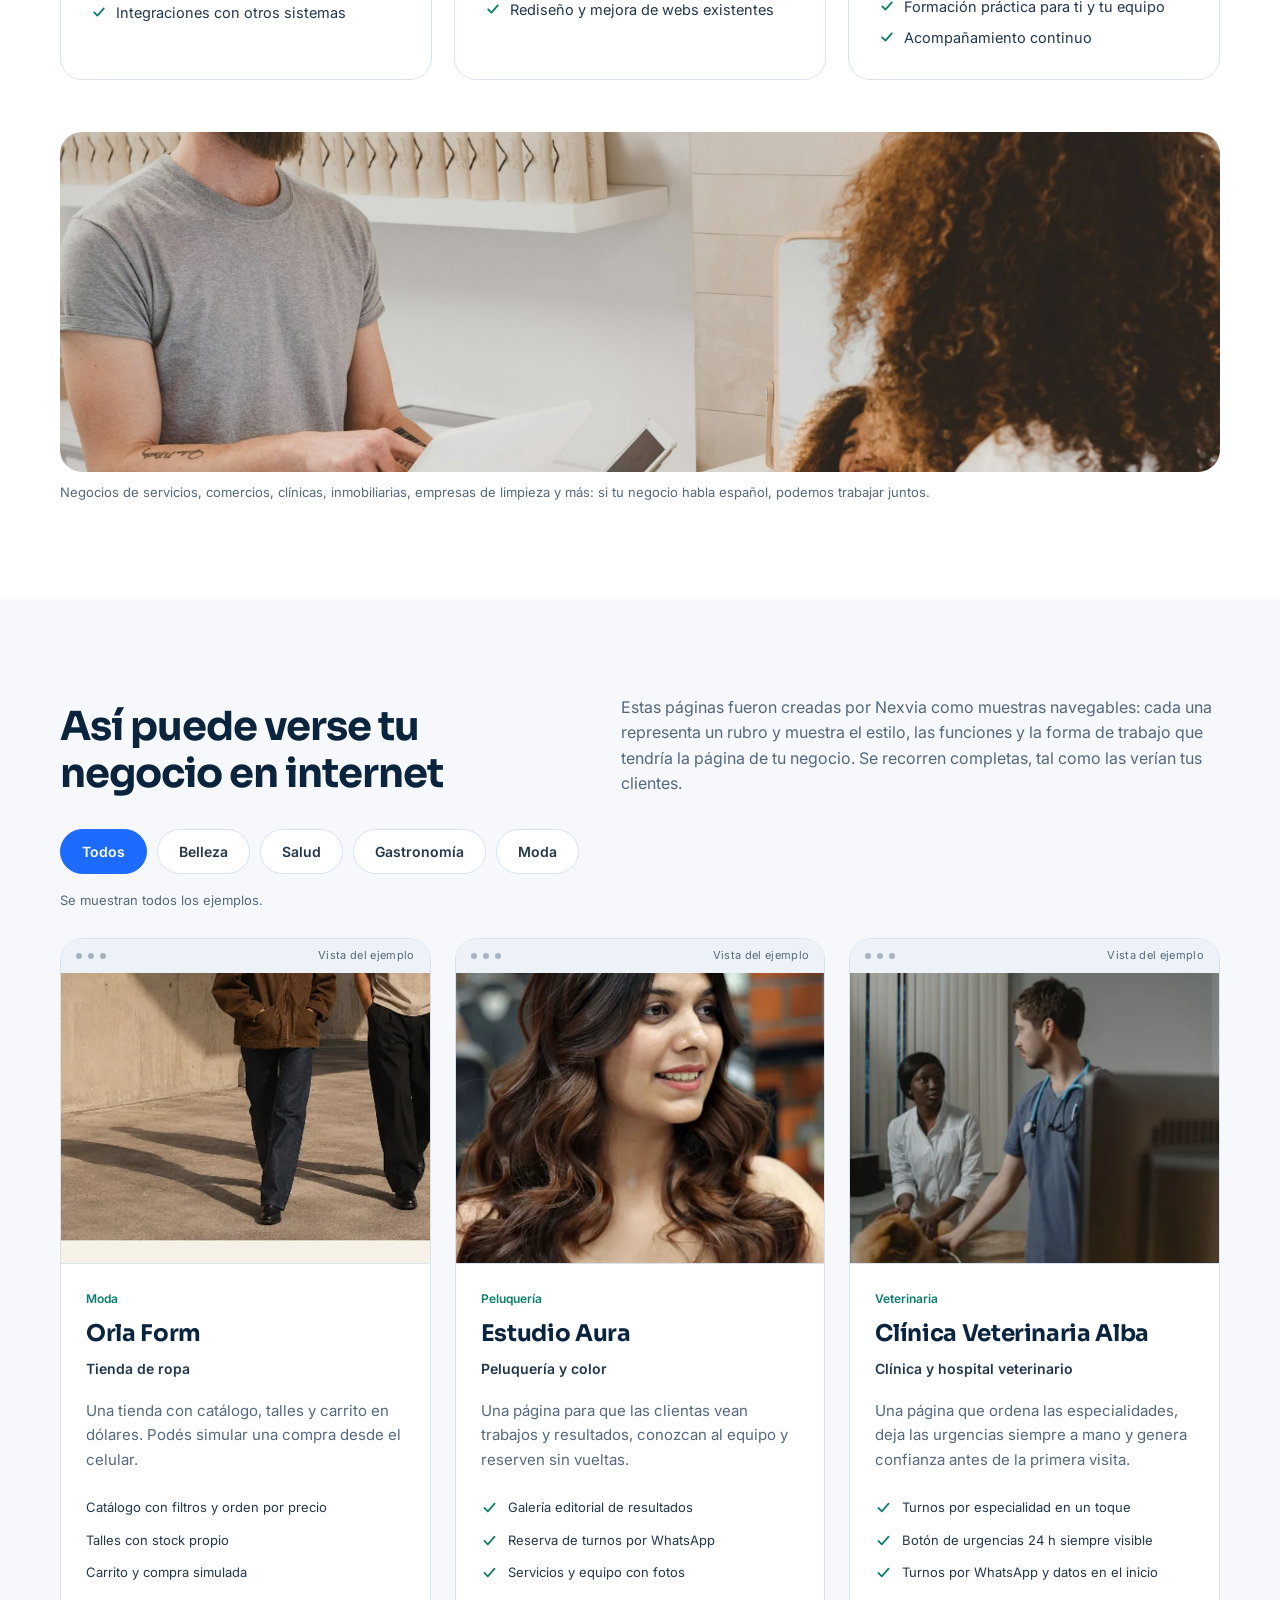
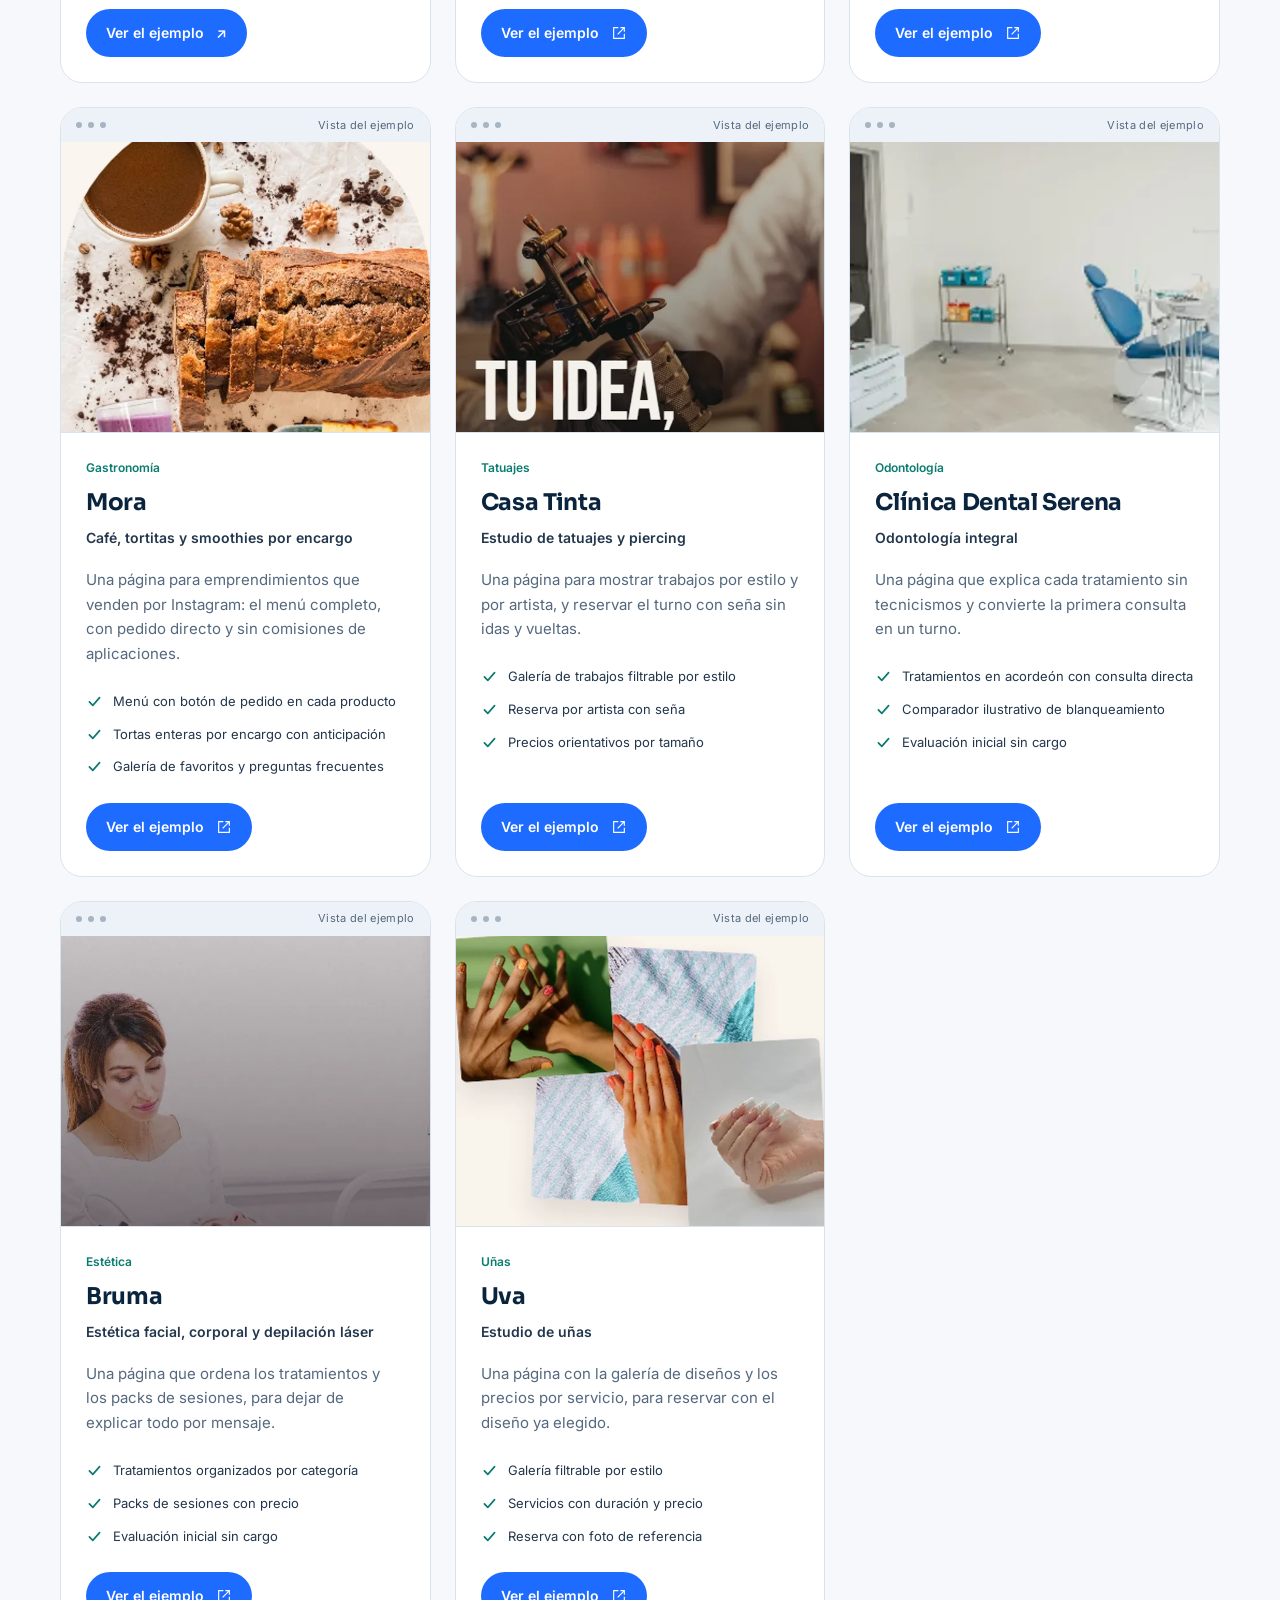
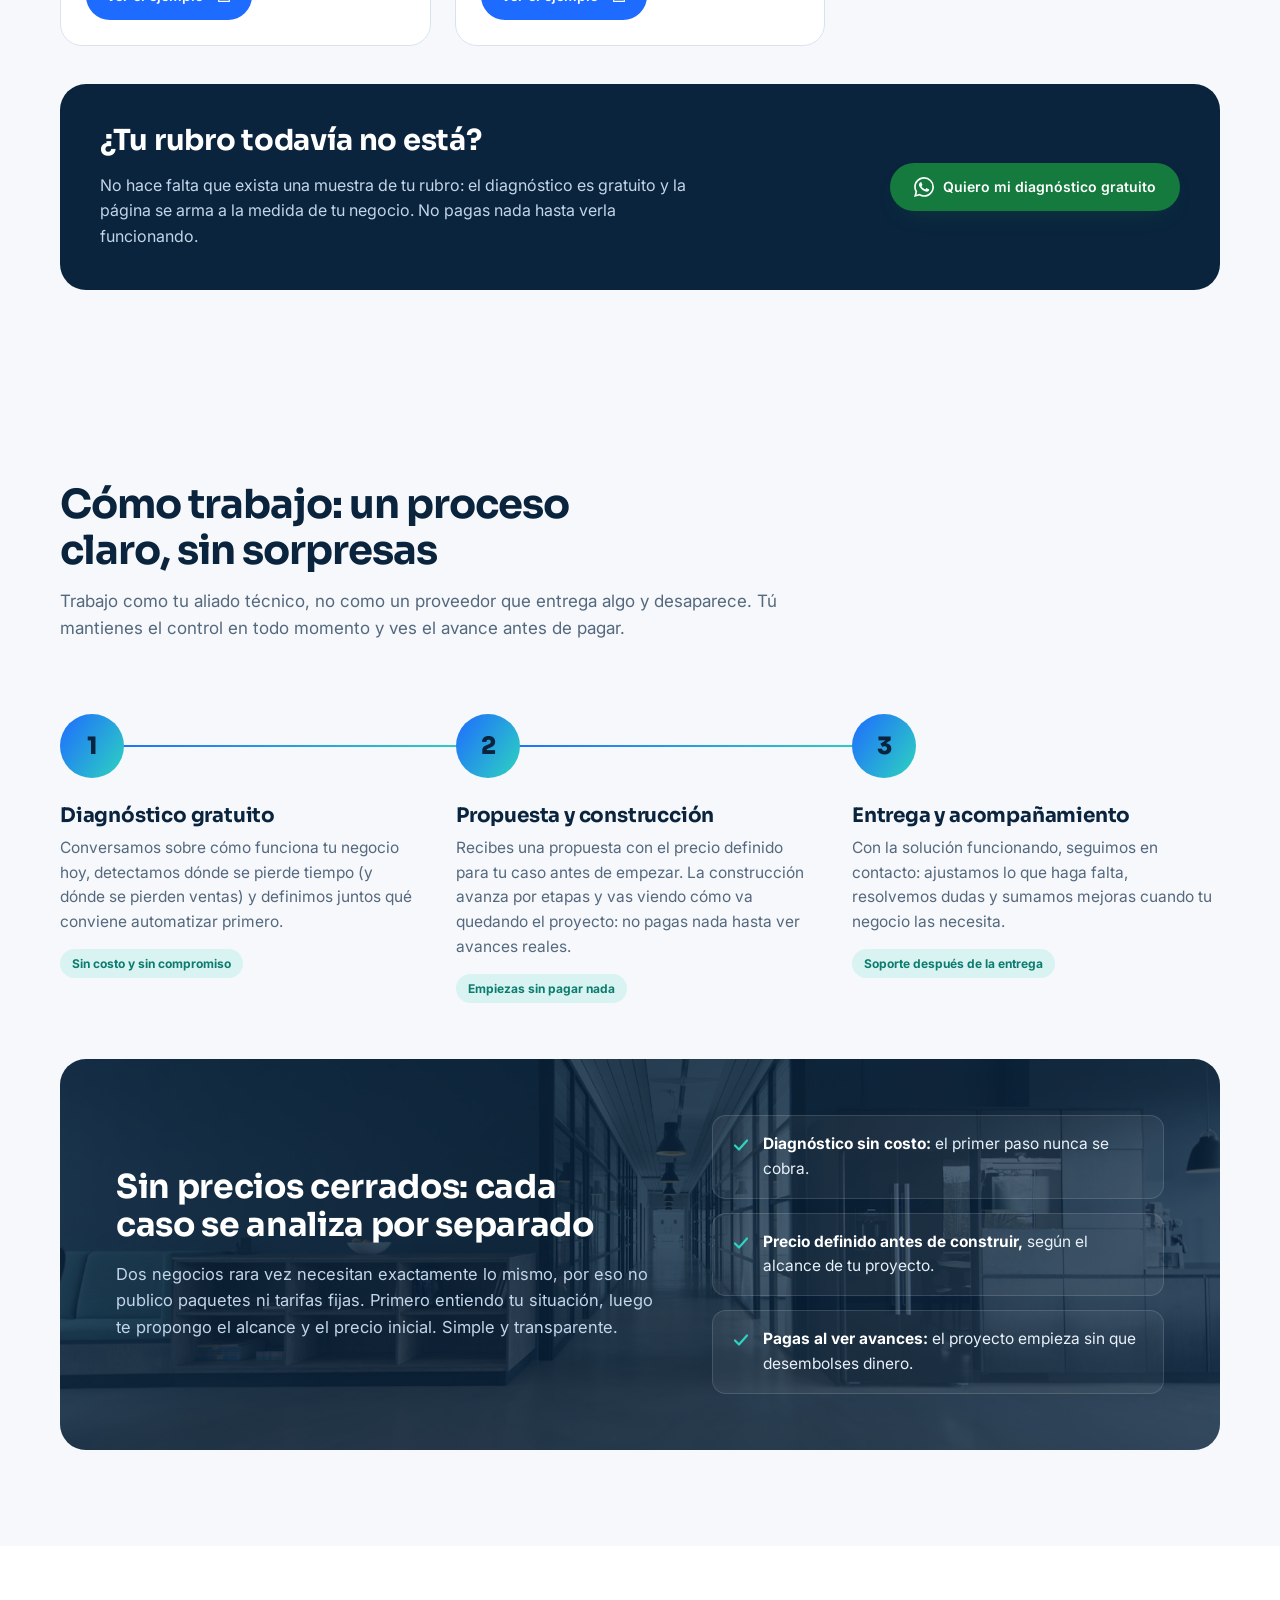
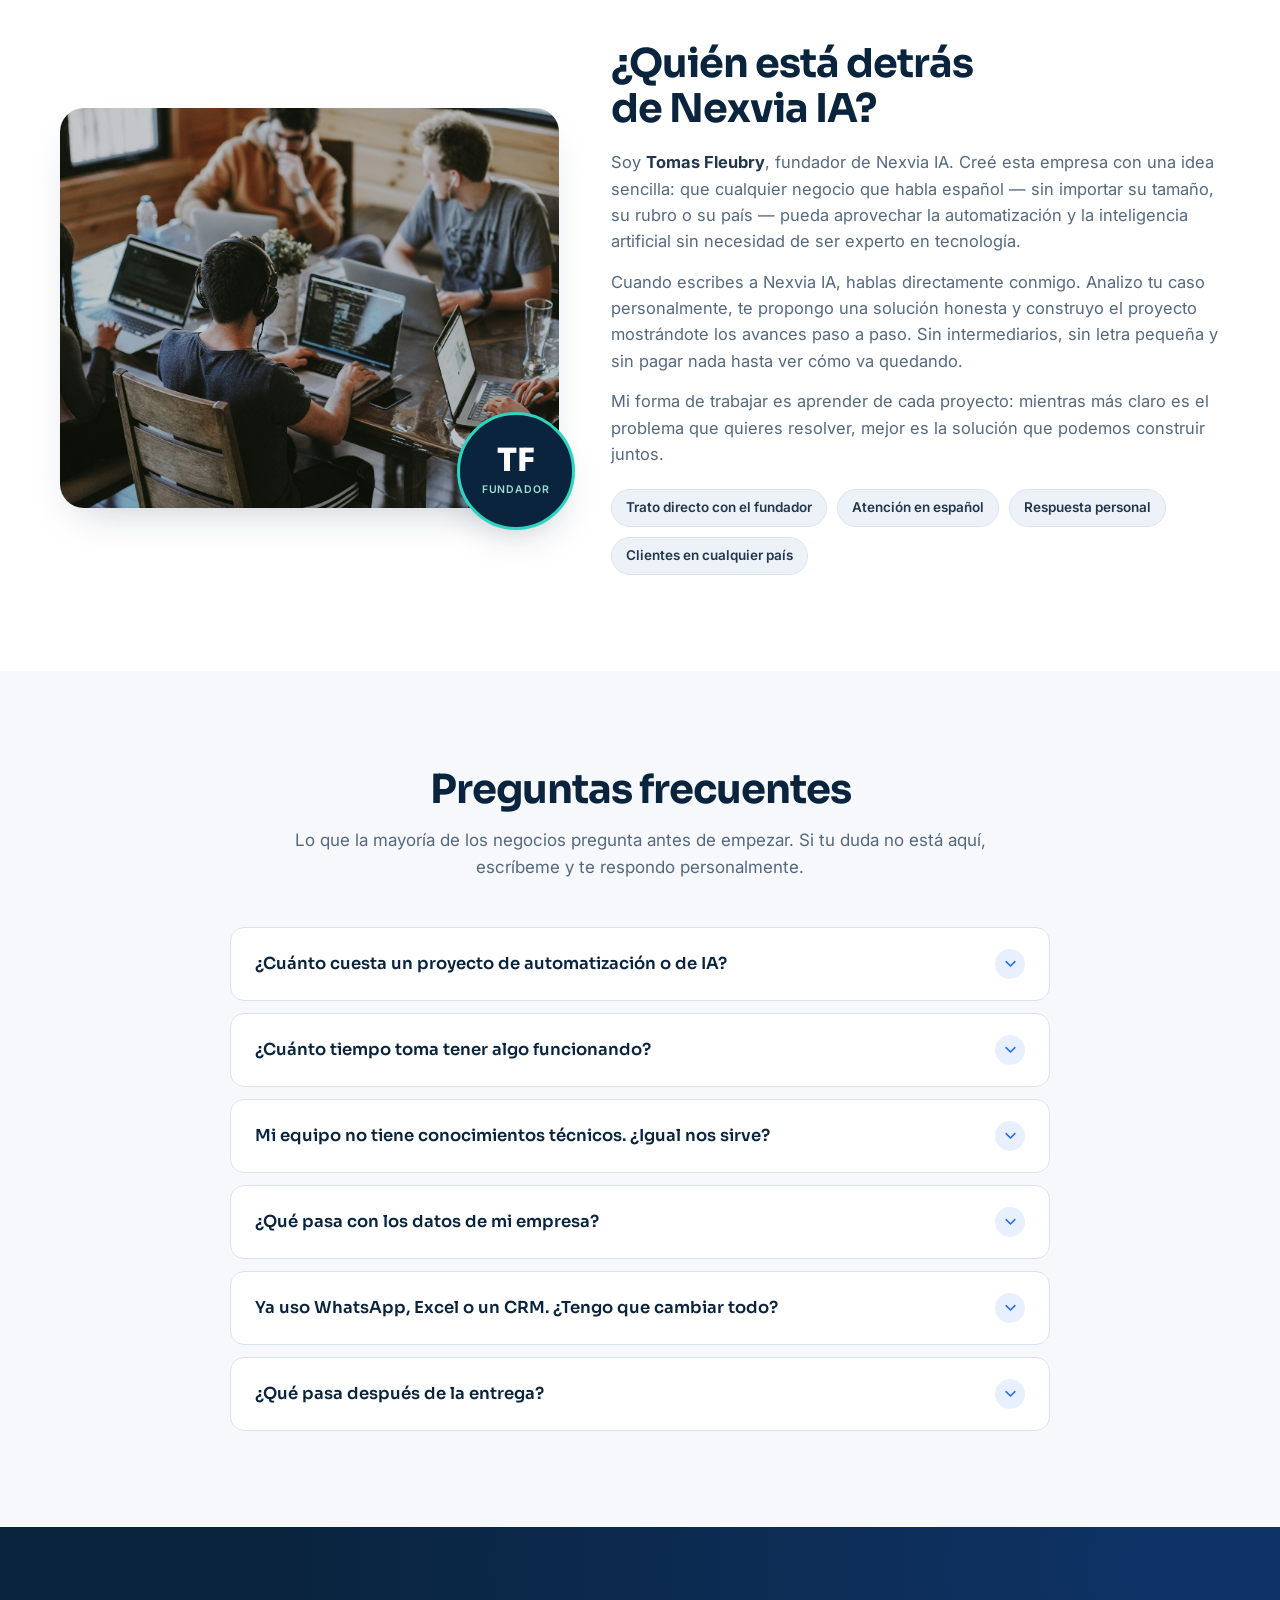
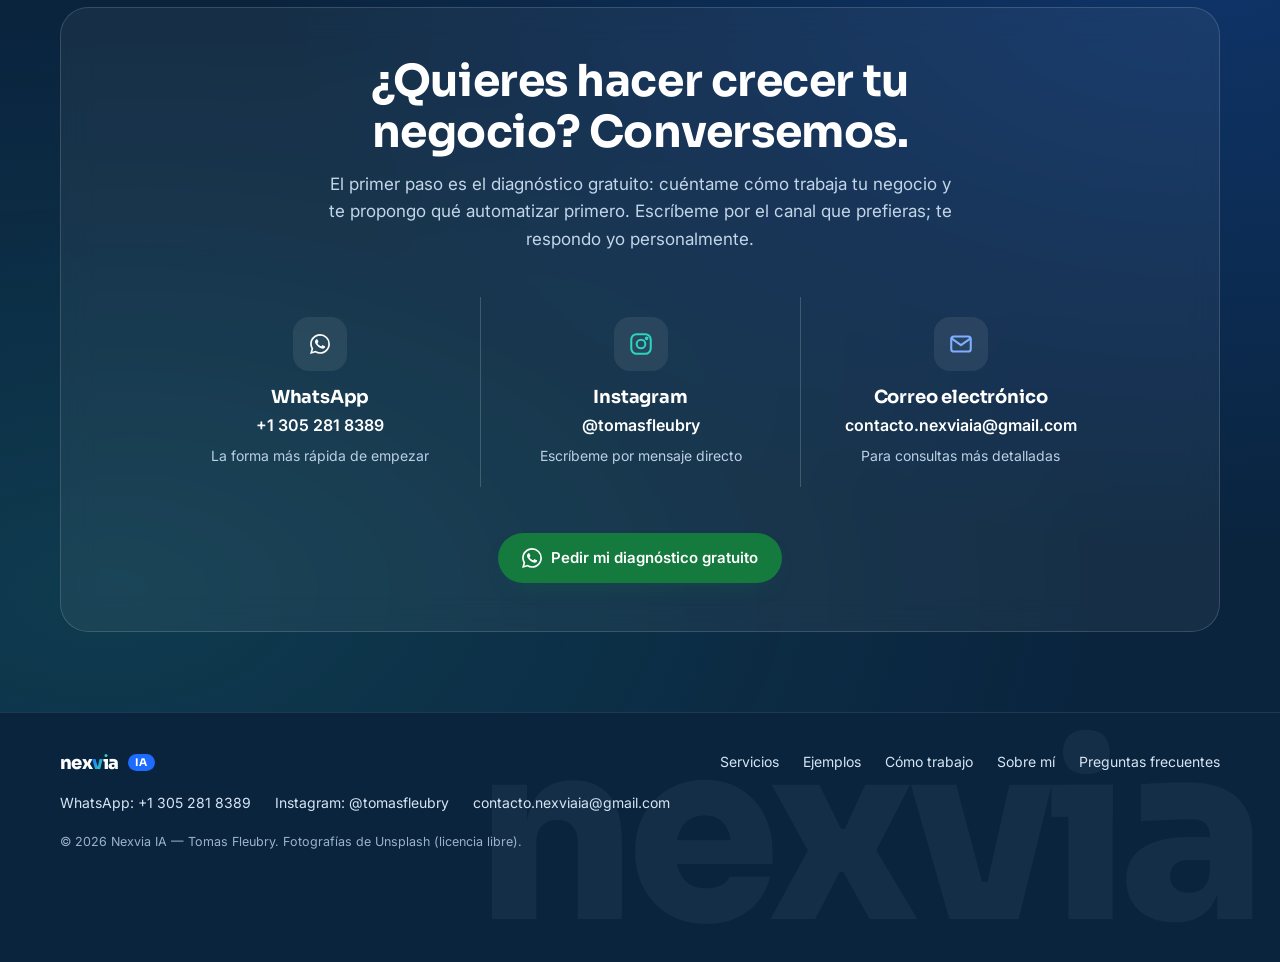
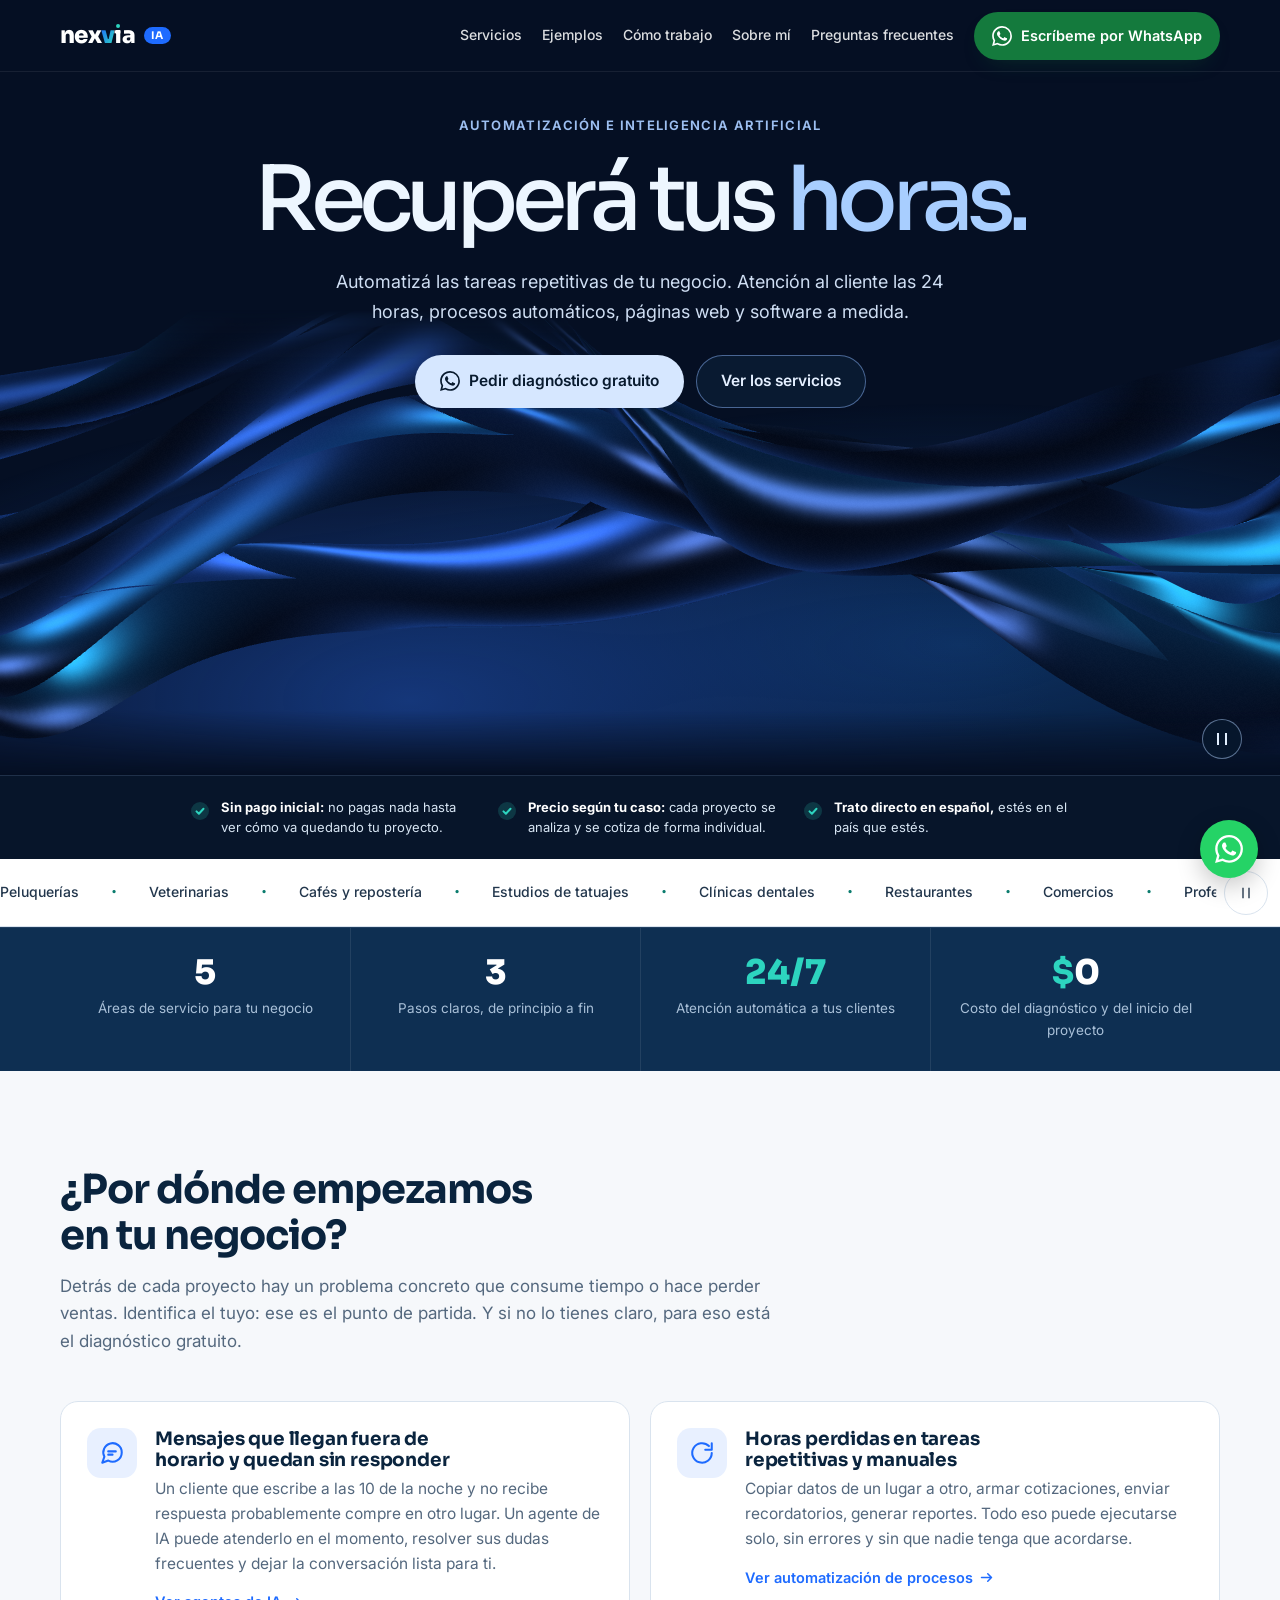
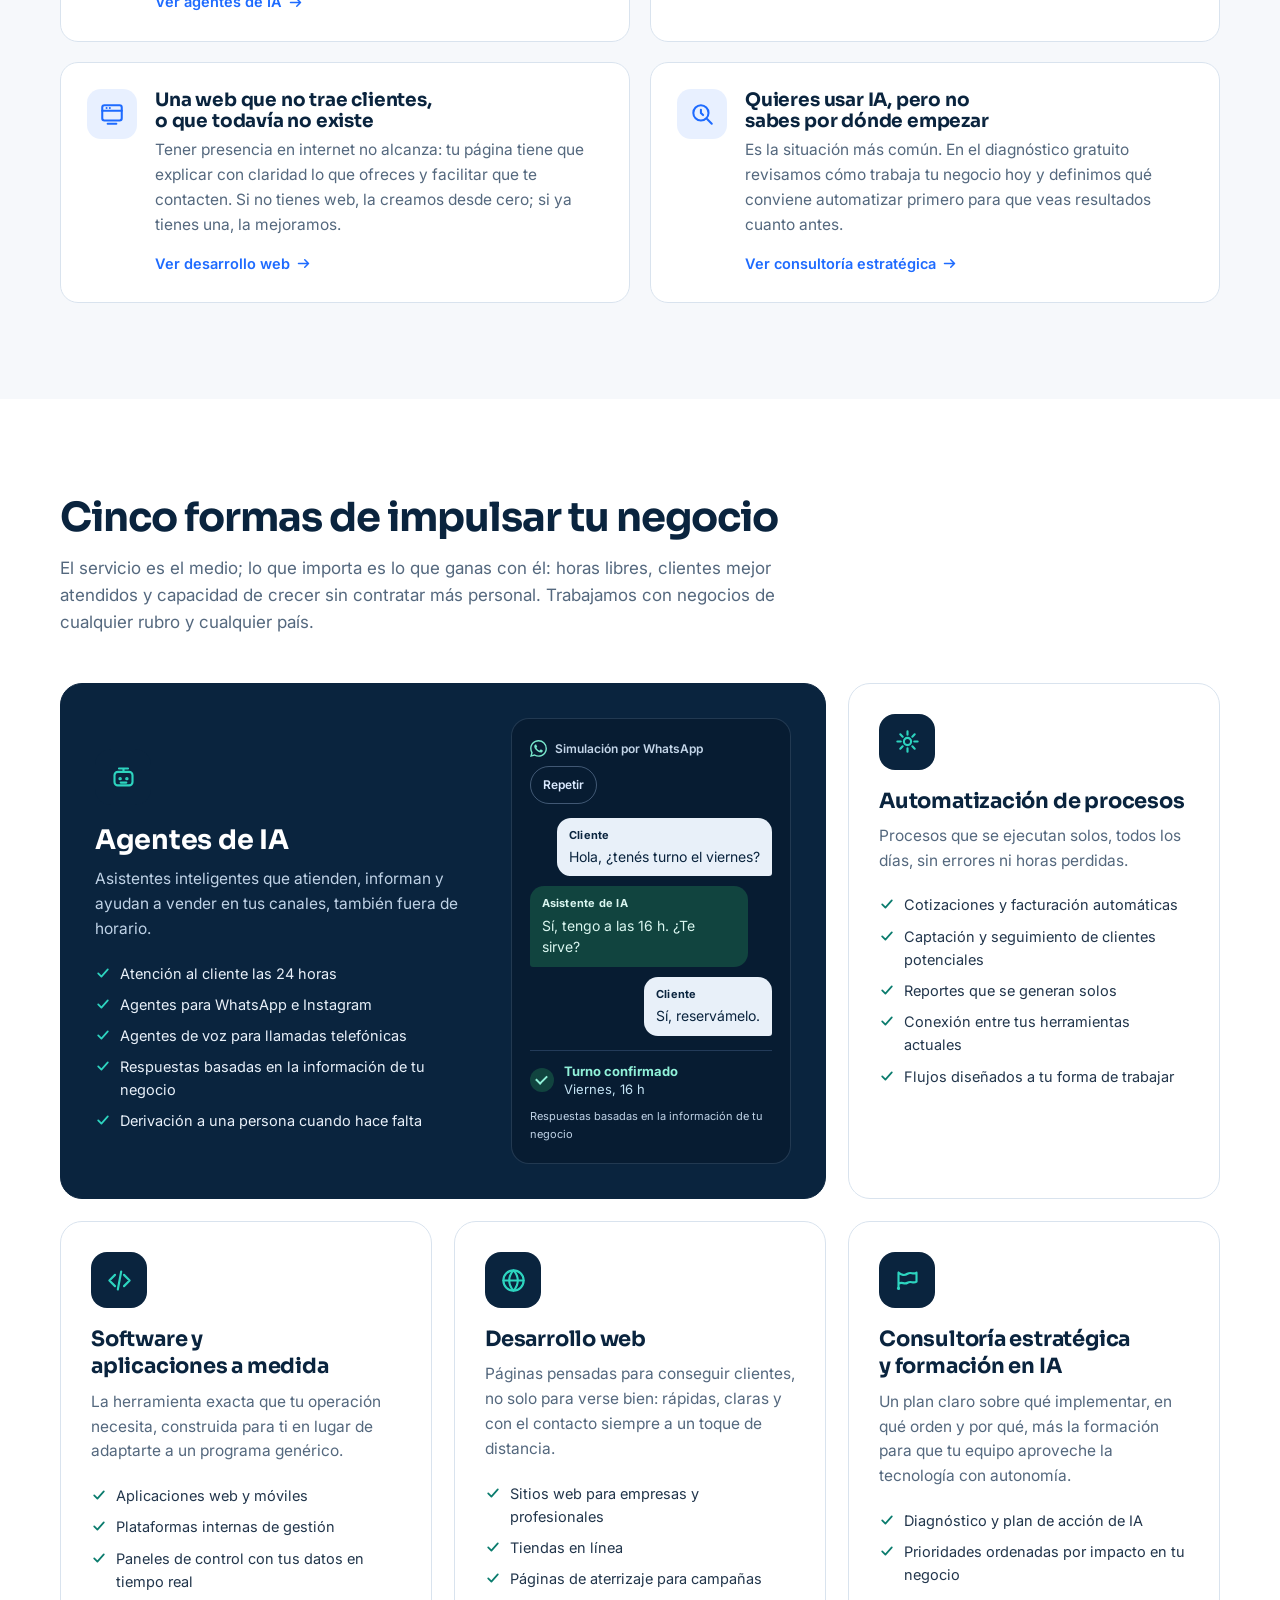
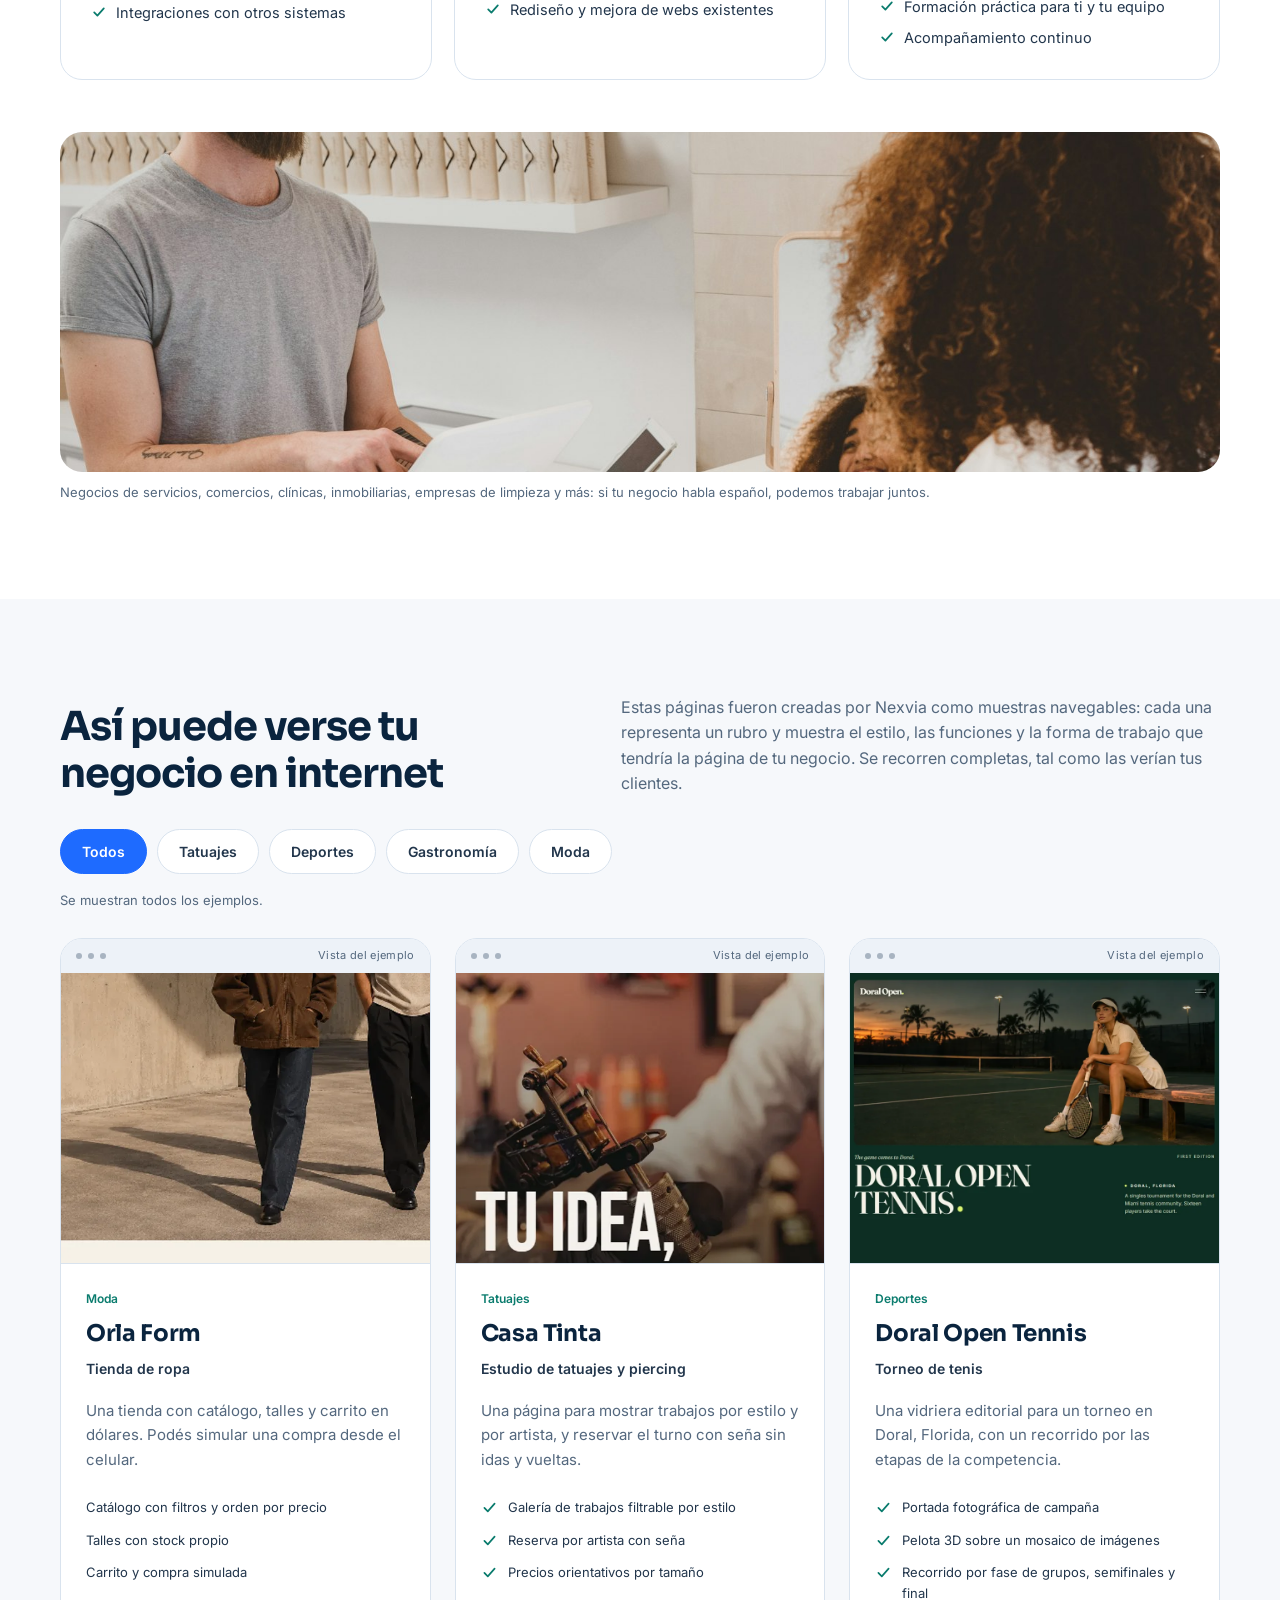
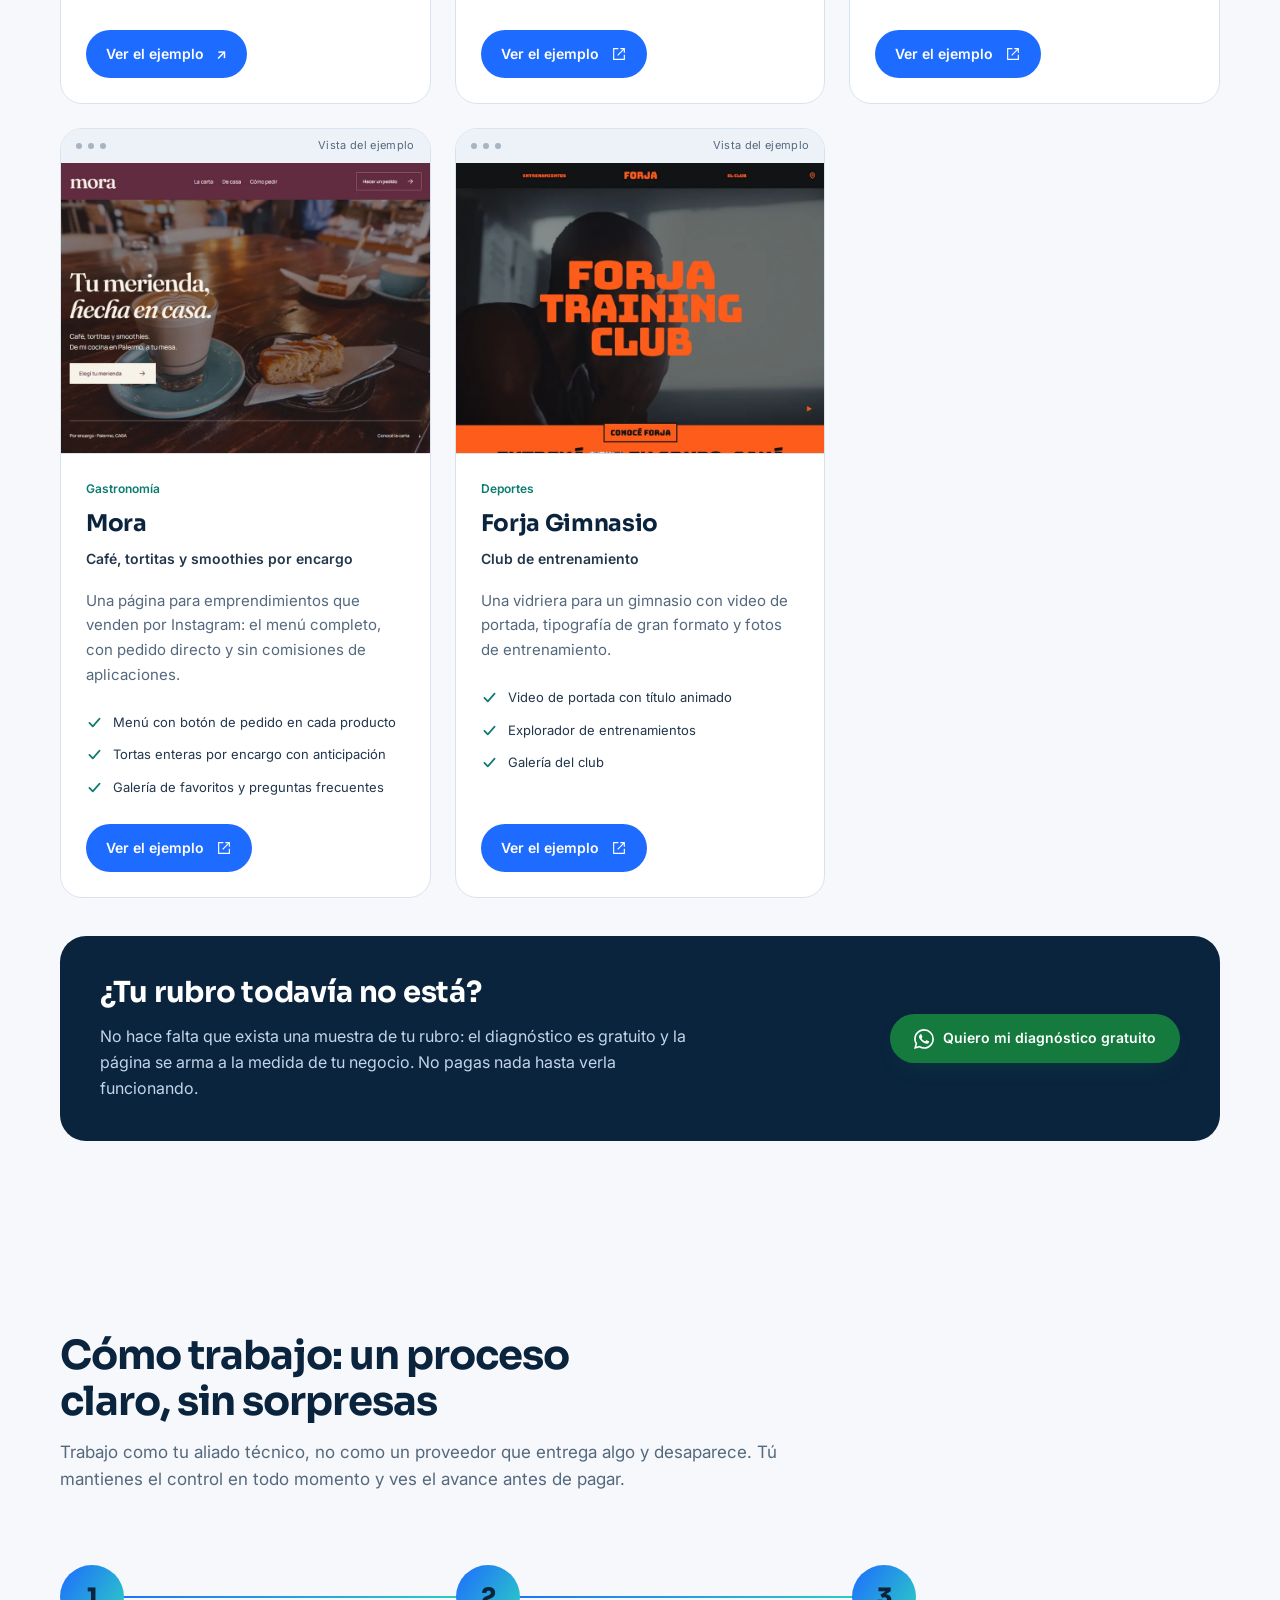
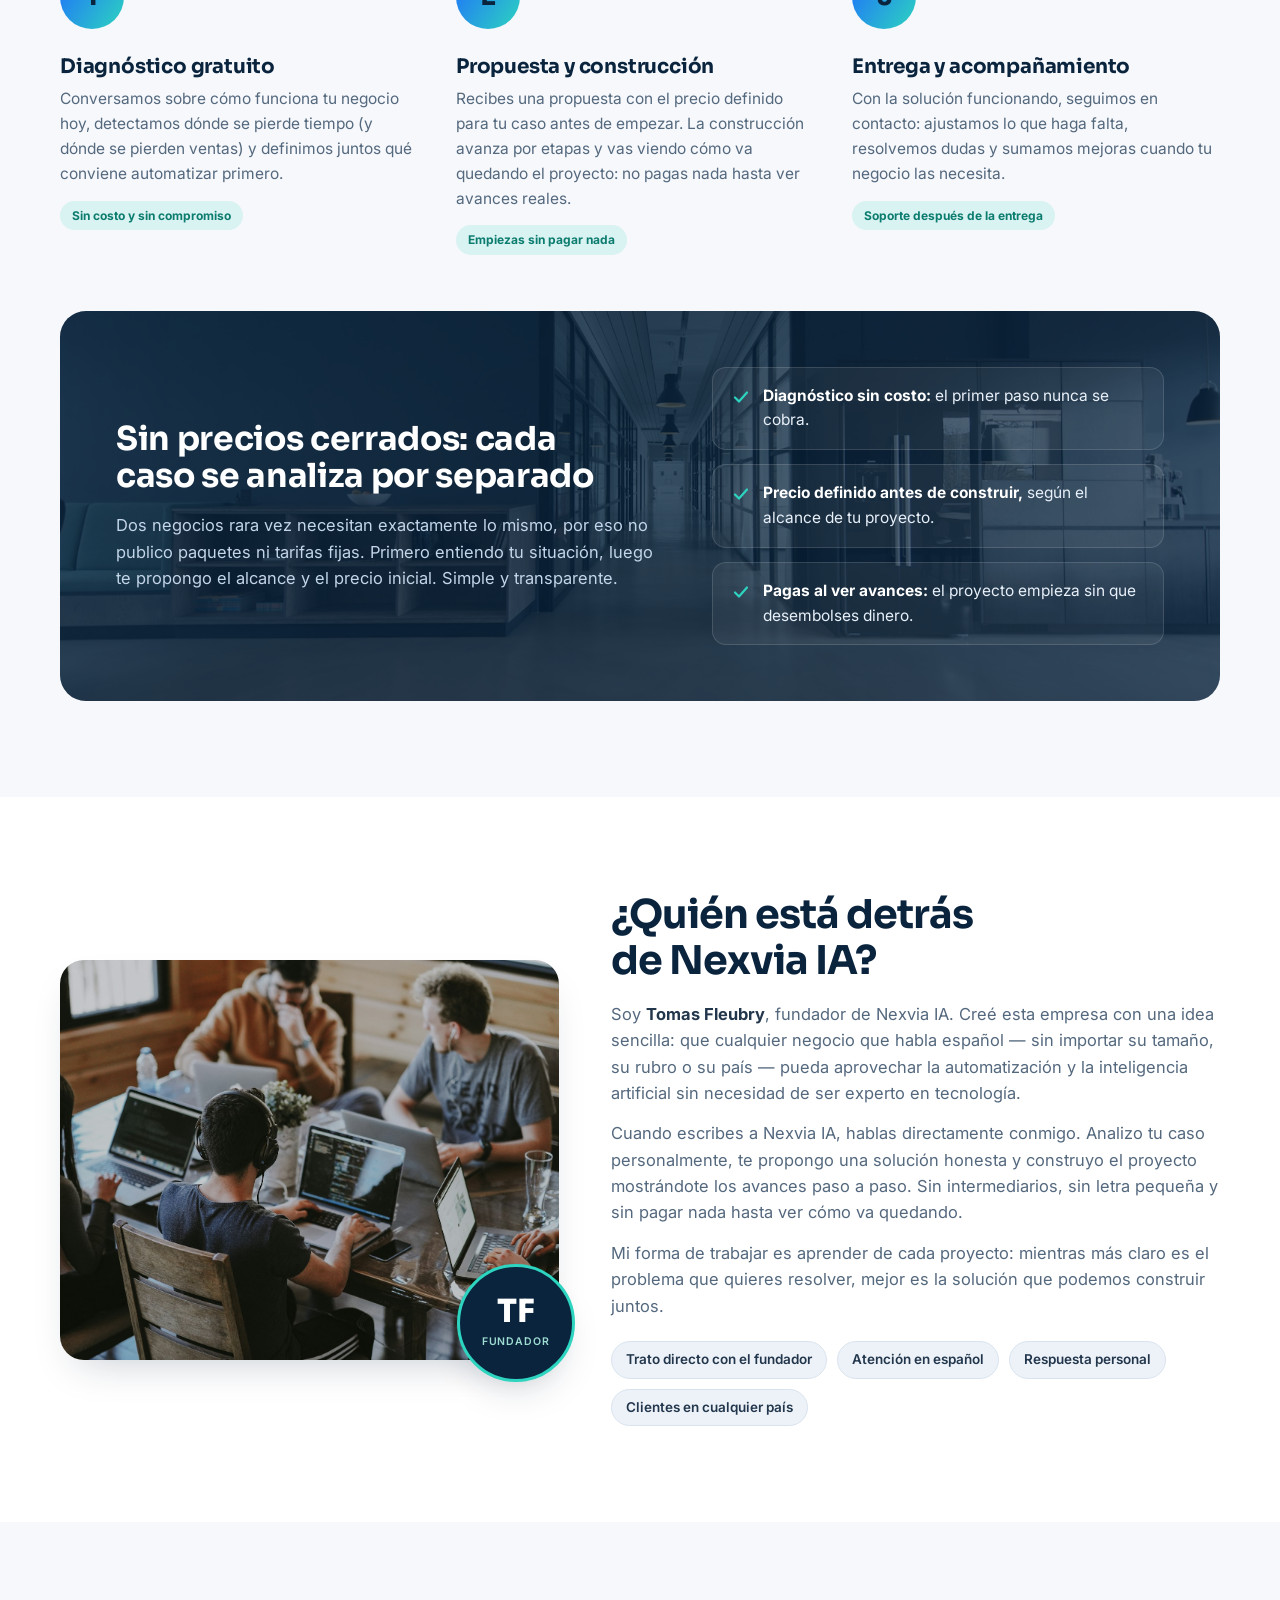
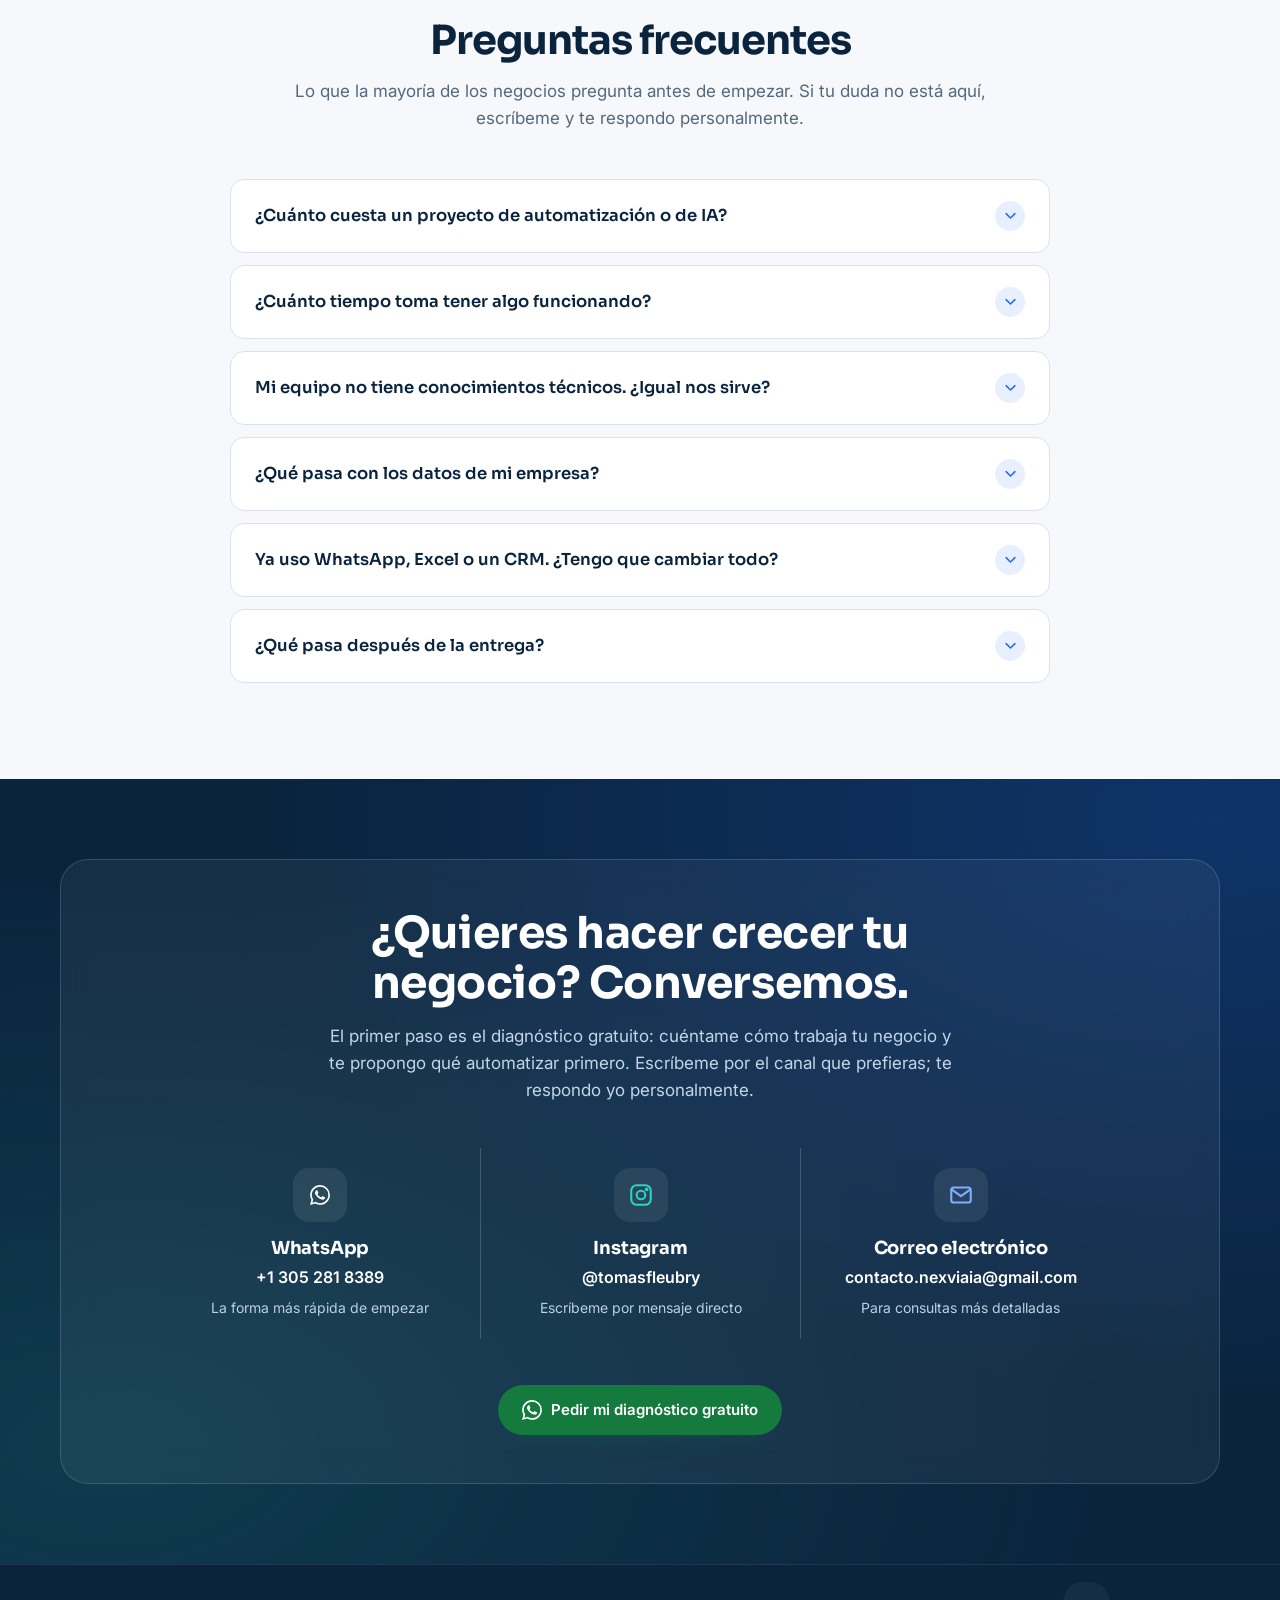
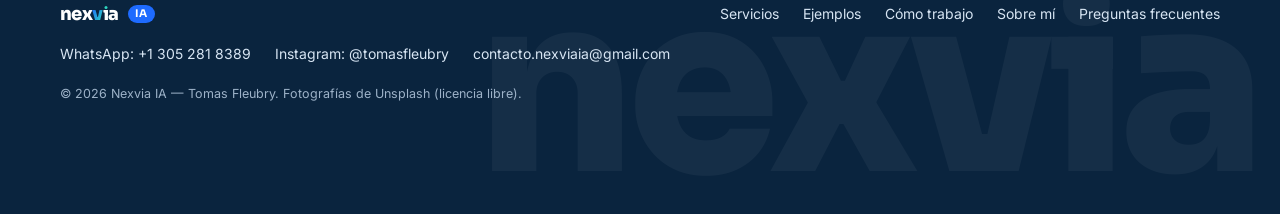
